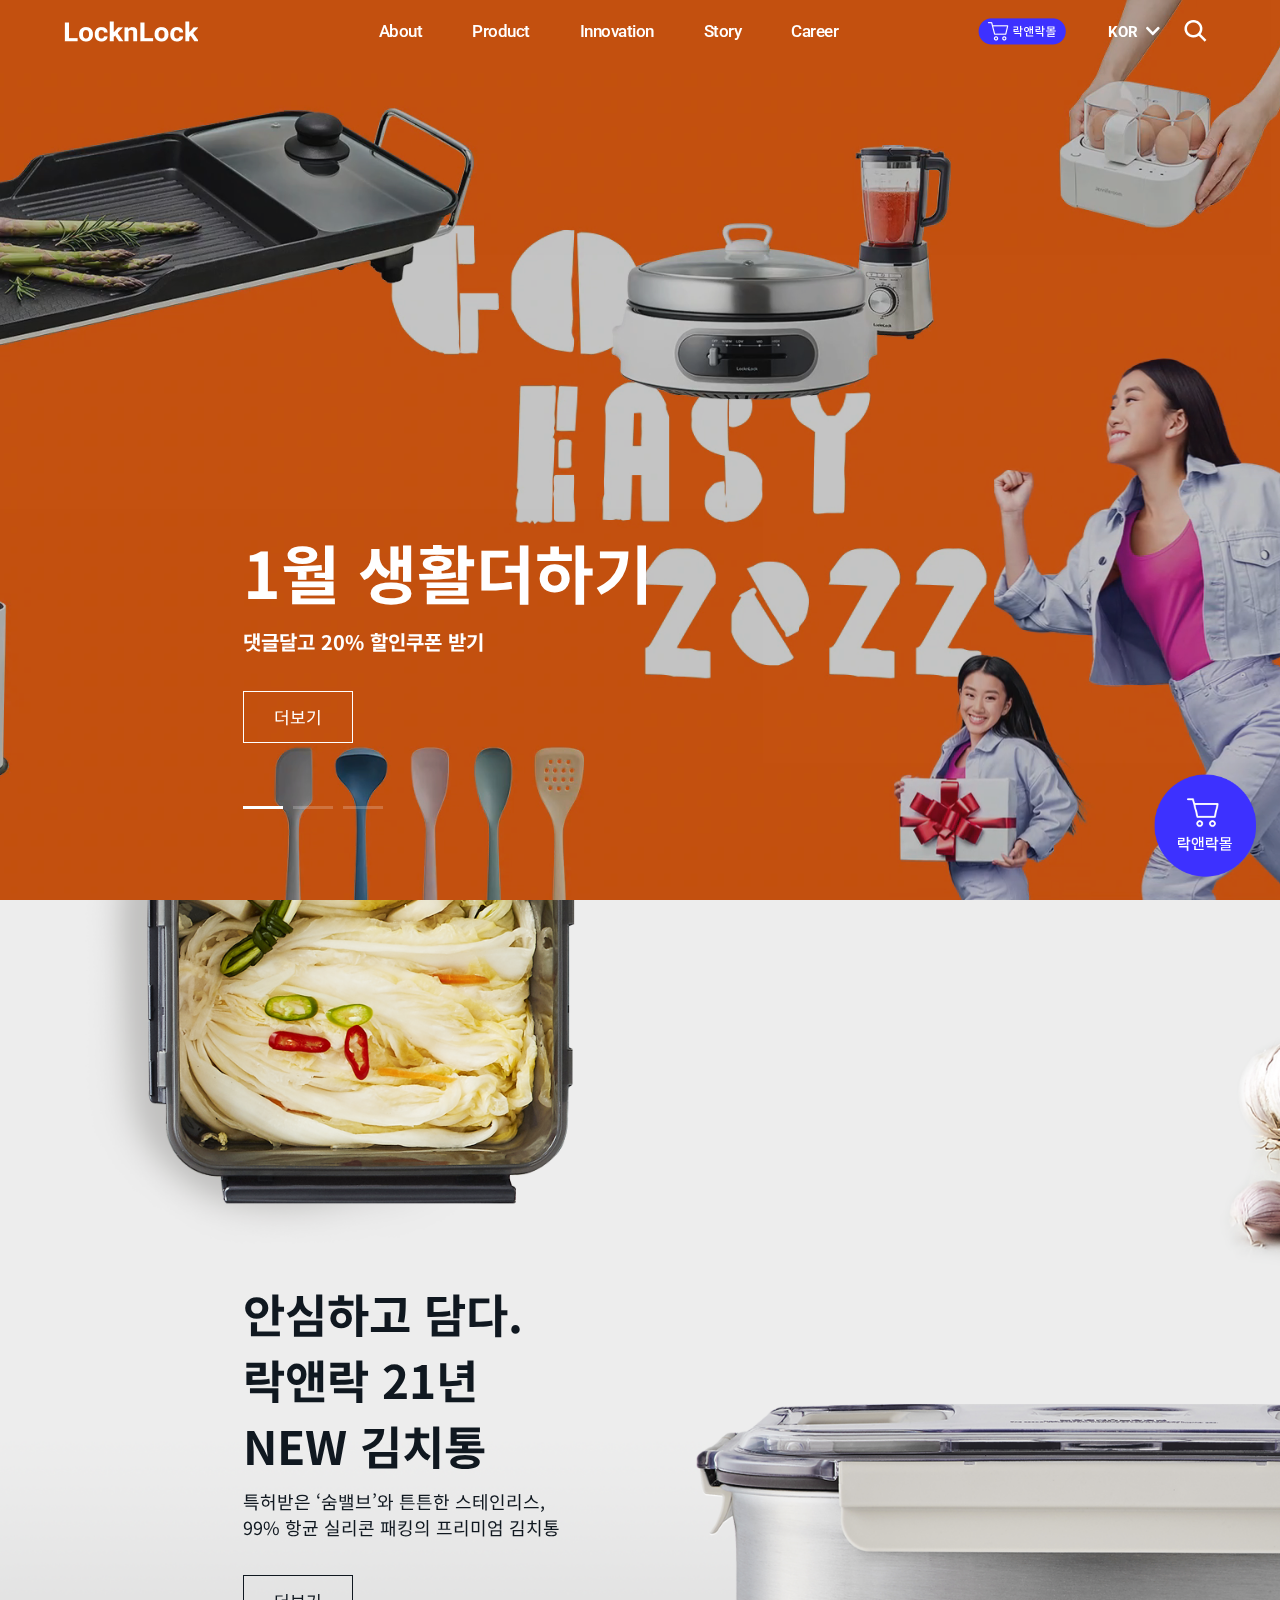
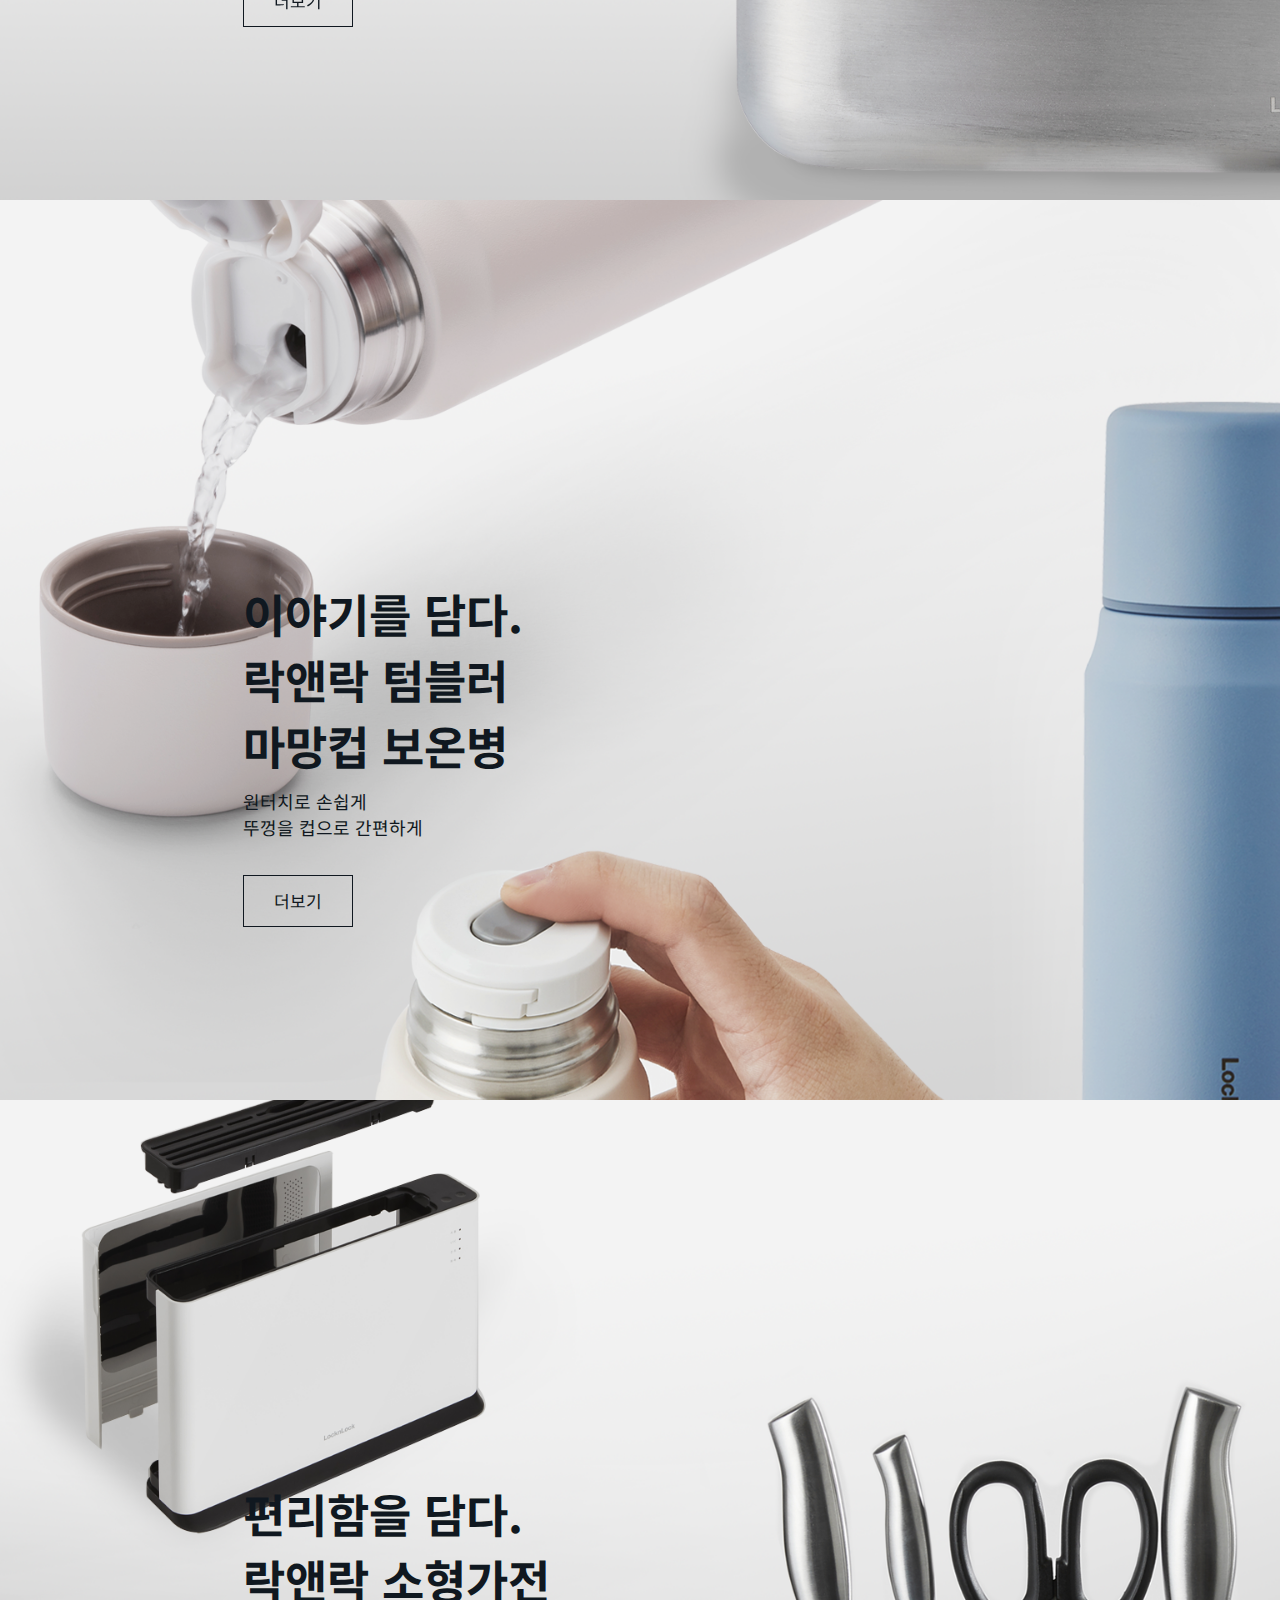
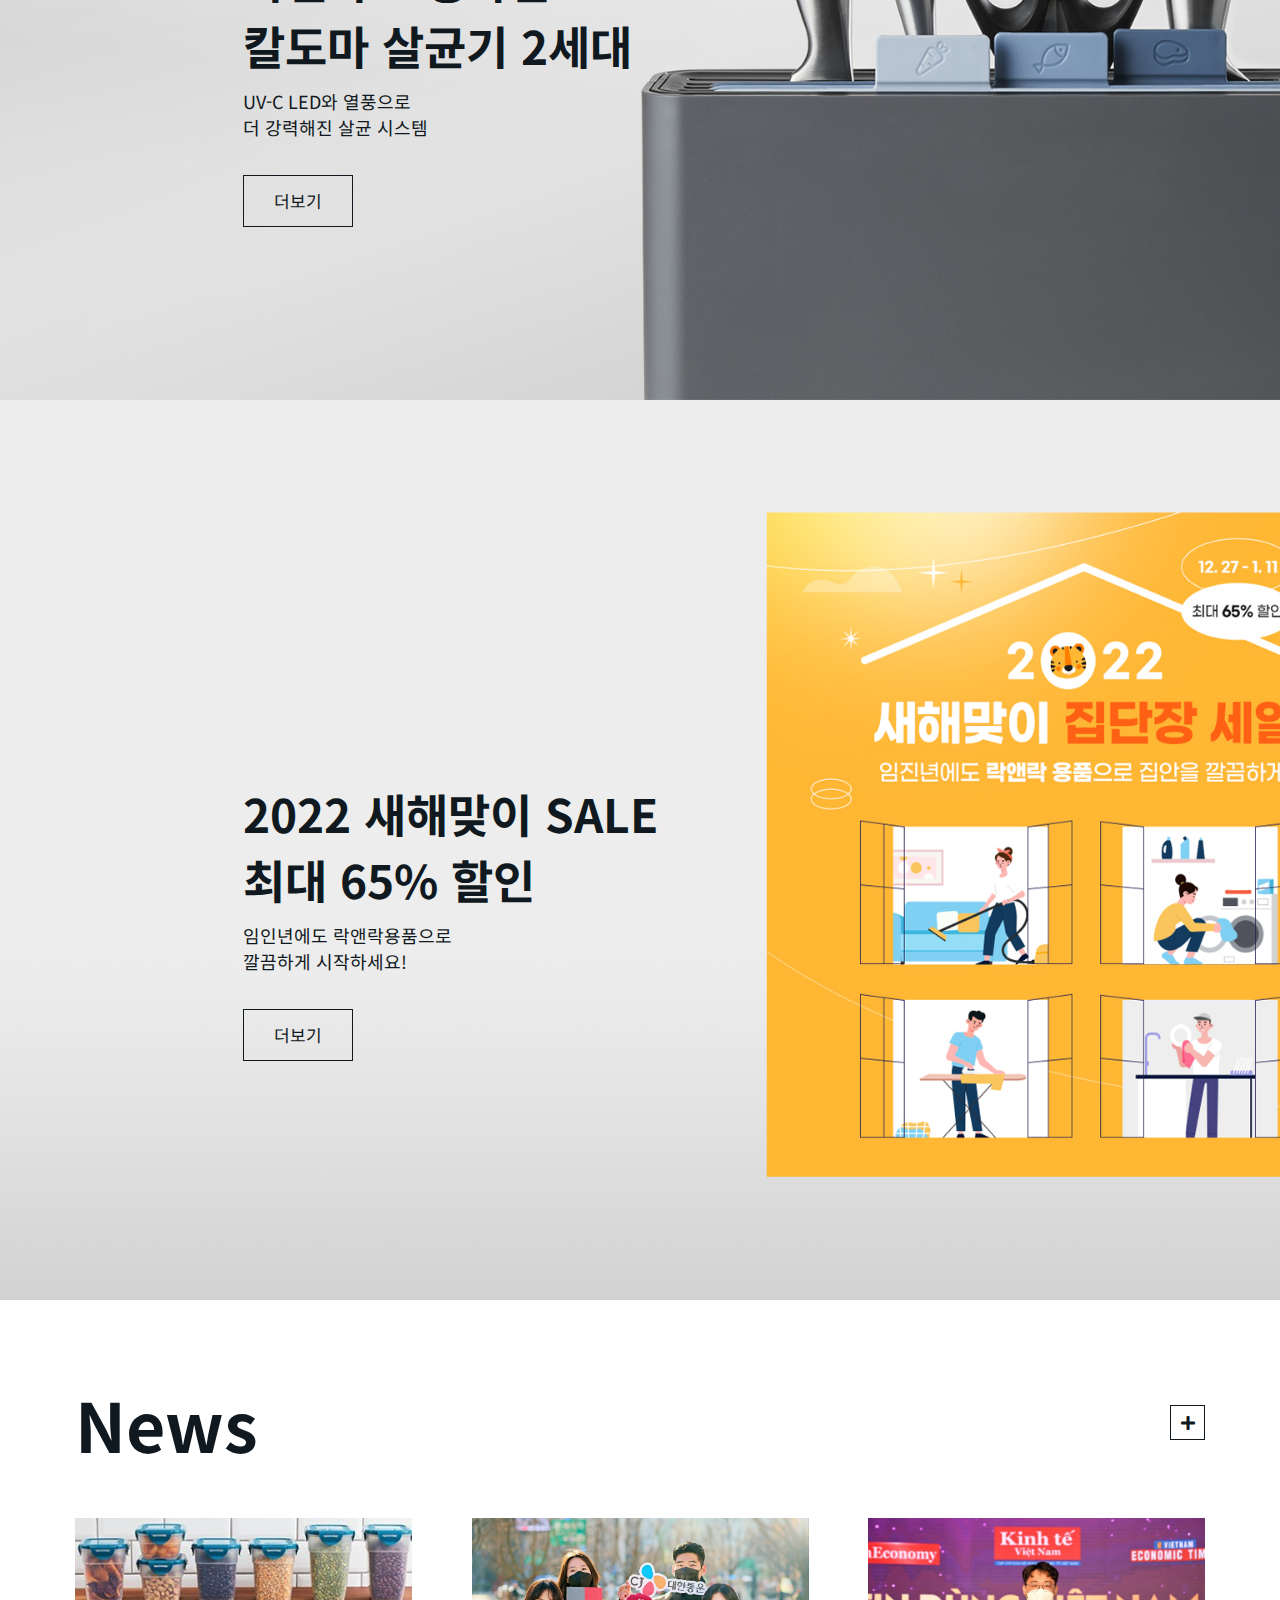
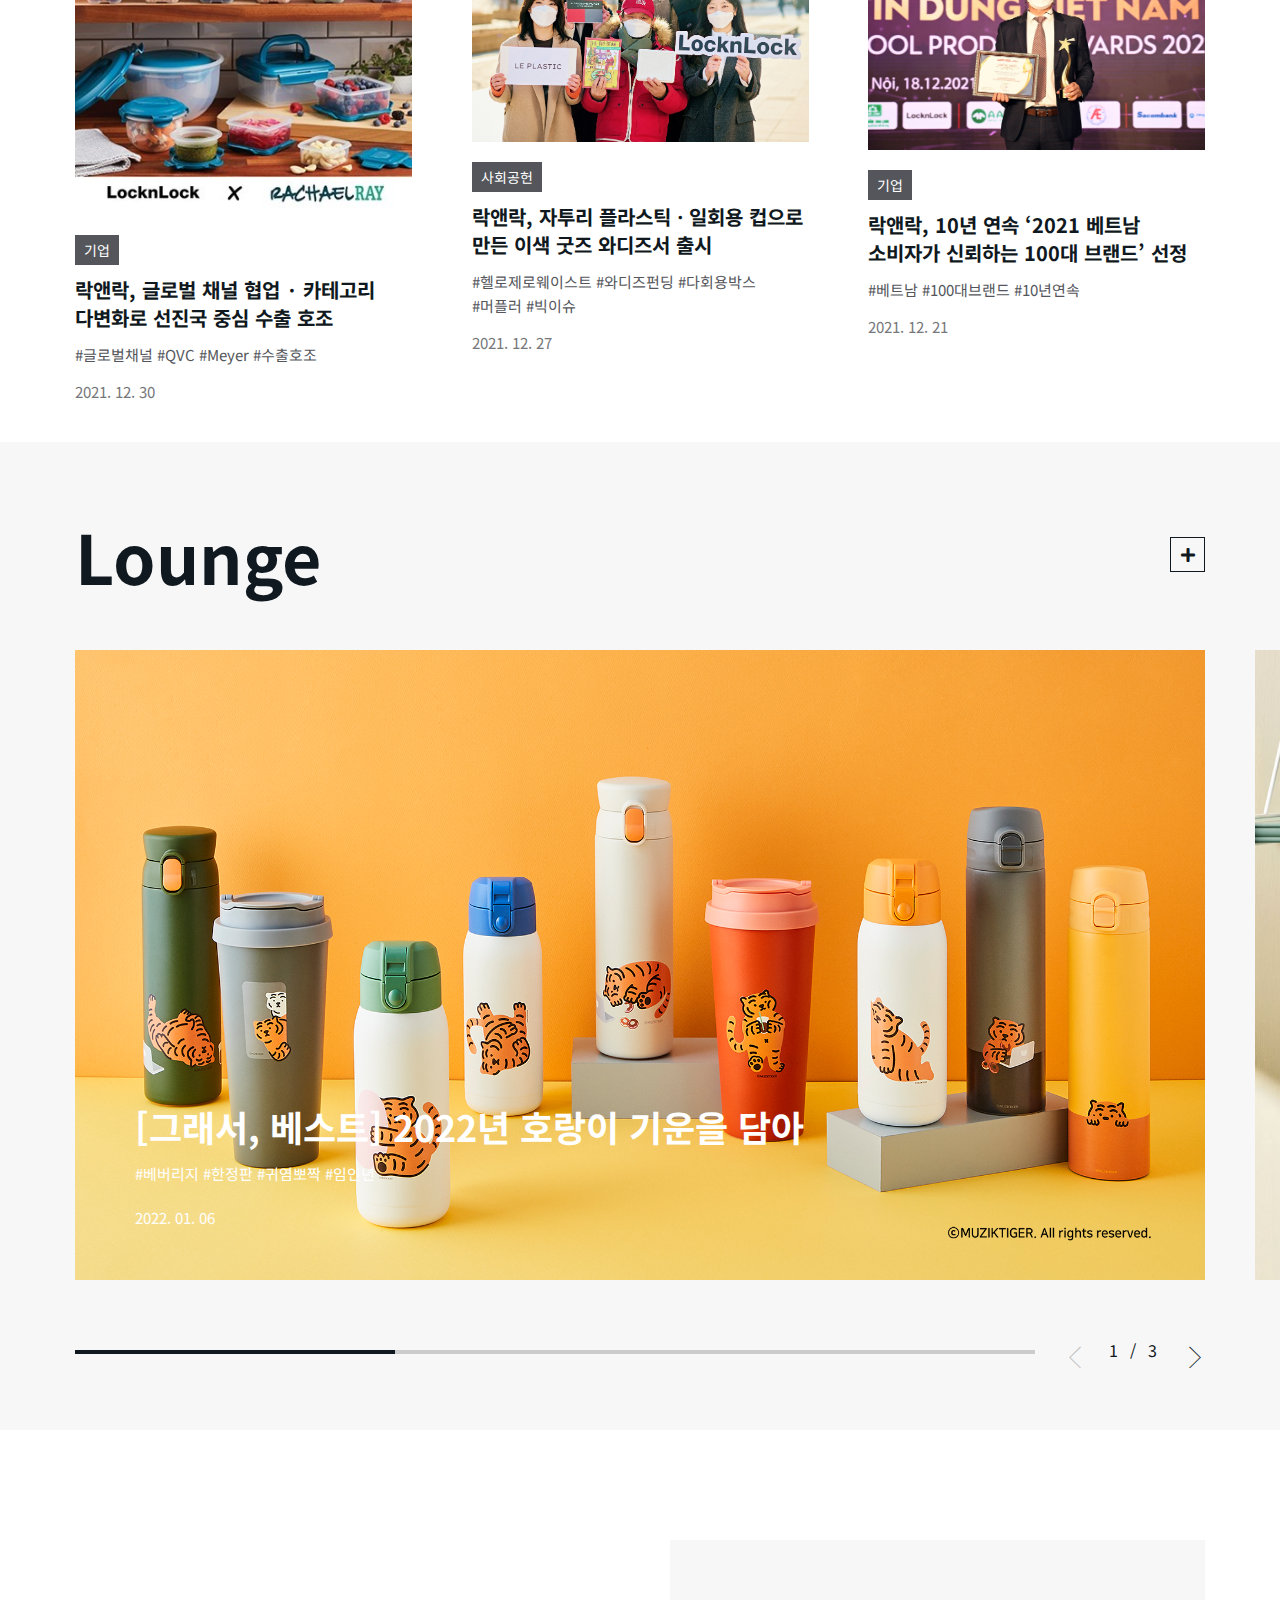
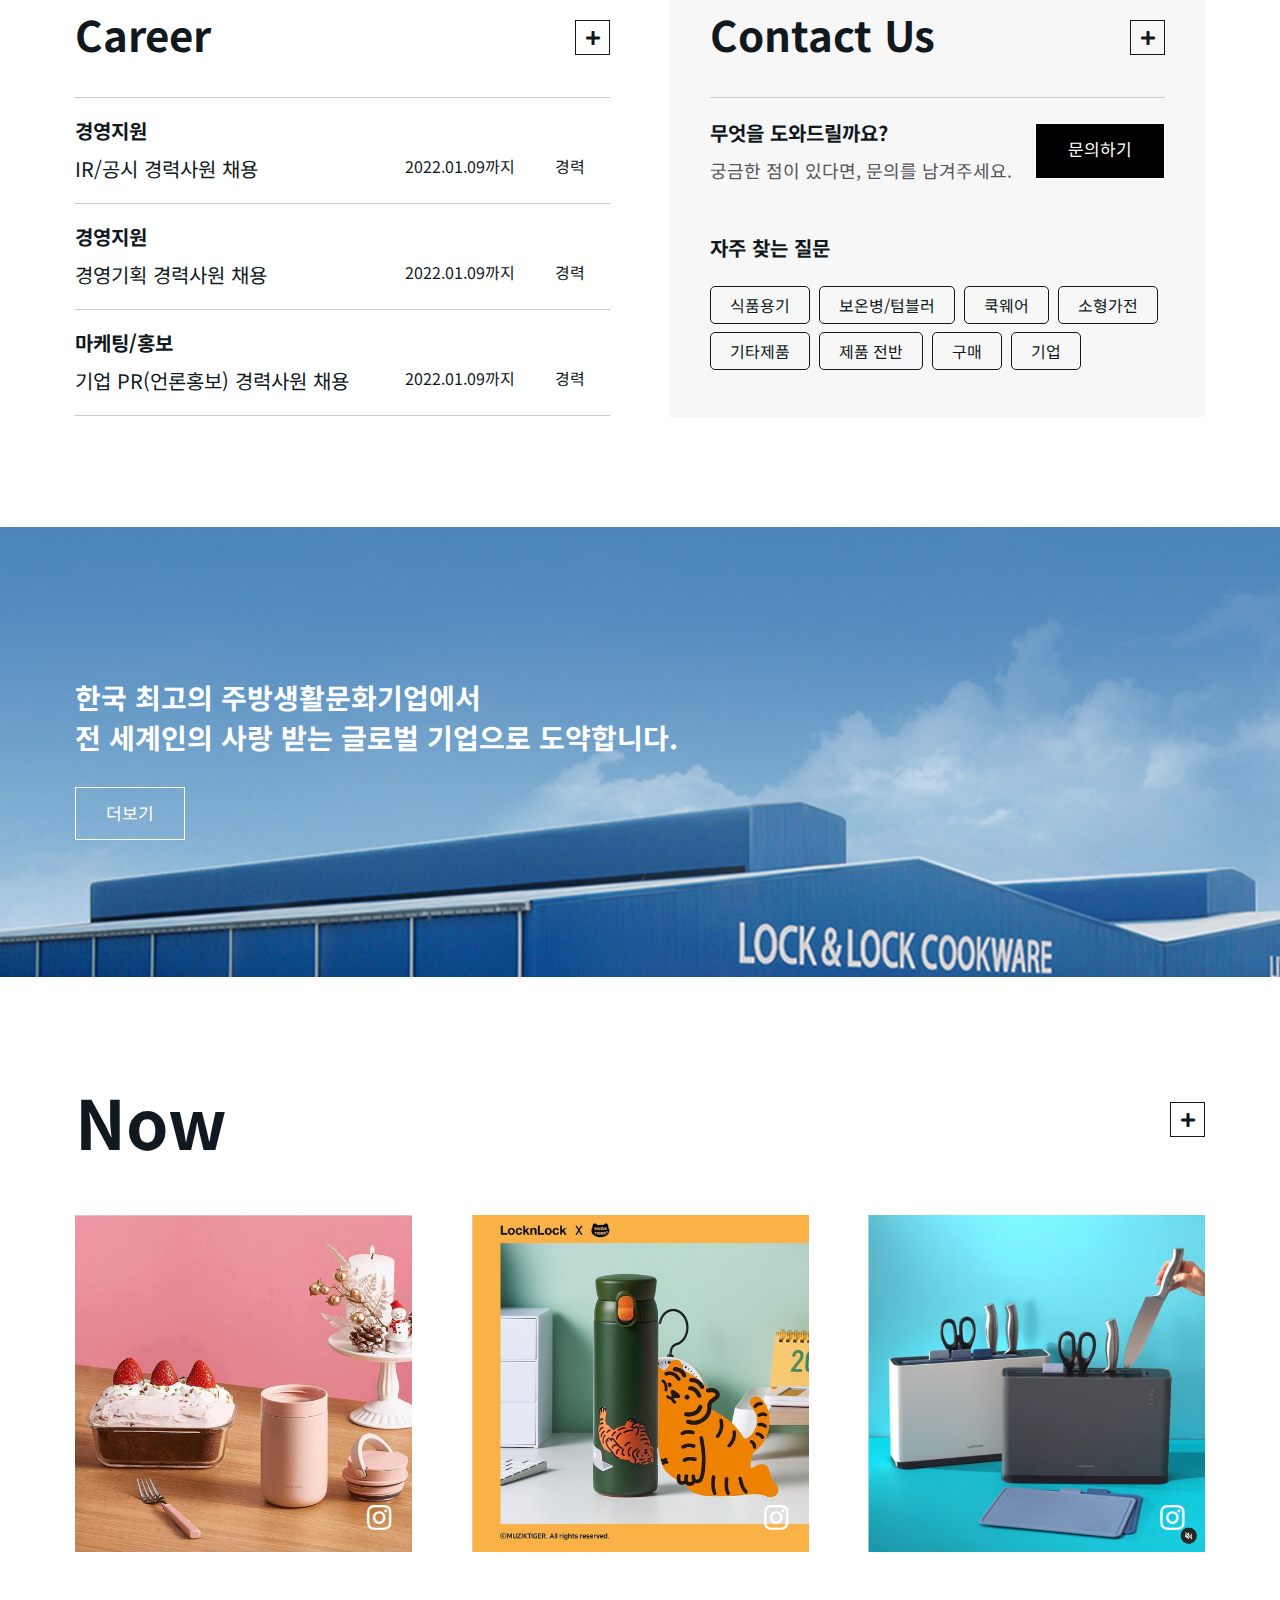
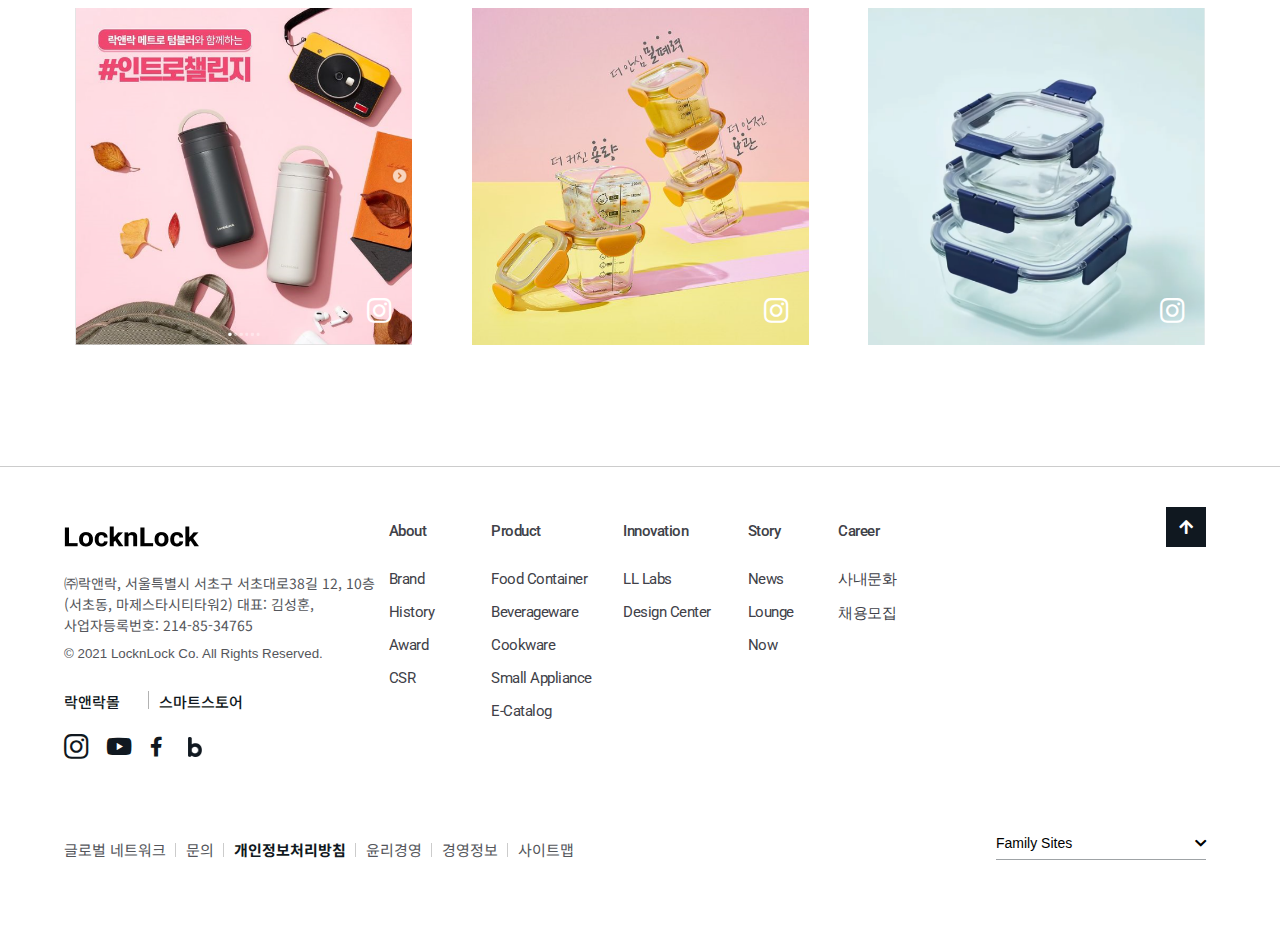
==== index.html @ 244b05df "cloned web page" ====
<!DOCTYPE html>
<html lang="ko">
<head>
  <meta charset="UTF-8">
  <meta http-equiv="X-UA-Compatible" content="IE=edge">
  <meta name="viewport" content="width=device-width, initial-scale=1.0">
  <title>LocknLock | 락앤락과 함께 하는 건강한 주방생활</title>
  <link rel="shorcut icon" href="images/favicon.ico">
  <link rel="stylesheet" href="css/mo_tab_index.css">
  <link rel="stylesheet" href="css/index.css">
  <script src="js/mobile.js"></script>
  <script src="js/scroll.js"></script>
  <script src="js/pcheader.js"></script>
  <script src="js/bannerslide.js"></script>
  <script src="js/footerfamily.js"></script>
  <script src="js/search_pop.js"></script>
  <script src="js/mobileaccordion.js"></script>
</head>
<body class="" >
  <a href="#container" id="skipNavi">본문 바로가기</a>
    <!-- //skipNavigation -->
    <!-- mobile / tablet / PC 공통 header -->
        <header id="header">
          <div id="header_wrap">
            <div id="header_inner" class="">
              <section id="header_menu">
                <h1 class="logo w b"><a href="index.html">LocknLock</a></h1>
                <button type="button" class="pc burger close">
                  <span class="bar1"></span>
                  <span class="bar2"></span>
                  <span class="bar3"></span>
                  <span class="blind">메뉴 열기</span>
                </button>
                <nav class="gnb mgnb">
                  <h2 class="blind">주메뉴</h2>
                  <ul>
                    <li class=""><a href="#" class="menubold link">About<span class="mo"><i class="fas fa-chevron-down"></i></span></a>
                    <div class="">               
                      <ul>
                        <li><a href="#" class="menubold"><span class="linear">Brand</span></a></li>
                        <li><a href="#" class="menubold"><span class="linear">Histroy</span></a></li>
                        <li><a href="#" class="menubold"><span class="linear">Award</span></a></li>
                        <li><a href="#" class="menubold"><span class="linear">CSR</span></a></li>
                      </ul>
                    </div>
                    </li>
                    <li class=""><a href="#" class="menubold link">Product<span class="mo"><i class="fas fa-chevron-down"></i></span></a>
                    <div class="">
                      <ul>
                        <li class=""><a href="#" class="menubold link"><span class="linear">Food Container</span><span class="mo"><i class="fas fa-chevron-down"></i></span></a>
                          <div class="wrap2">
                          <ul>
                          <li><a href="#"><span class="linear">일반식품 보관</span></a></li>
                          <li><a href="#"><span class="linear">밥 보관</span></a></li>
                          <li><a href="#"><span class="linear">김치&middot;발효식품 보관</span></a></li>
                          <li><a href="#"><span class="linear">건식품 분류 보관</span></a></li>
                          <li><a href="#"><span class="linear">도시락</span></a></li>
                          <li><a href="#"><span class="linear">간편하게 조리</span></a></li>
                          </ul>                        
                          </div>
                        </li>
                        <li class=""><a href="#" class="menubold link"><span class="linear">Beverageware</span><span class="mo"><i class="fas fa-chevron-down"></i></span></a>
                          <div class="wrap2">
                          <ul>
                          <li><a href="#"><span class="linear">온-더-고</span></a></li>
                          <li><a href="#"><span class="linear">온-더-테이블</span></a></li>
                          <li><a href="#"><span class="linear">드라이브</span></a></li>
                          <li><a href="#"><span class="linear">아웃도어</span></a></li>
                          <li><a href="#"><span class="linear">비어</span></a></li>
                          <li><a href="#"><span class="linear">키즈</span></a></li>
                          </ul>                        
                          </div>
                        </li>
                        <li class=""><a href="#" class="menubold link"><span class="linear">Cookware</span><span class="mo"><i class="fas fa-chevron-down"></i></span></a>
                          <div class="wrap2">
                          <ul>
                          <li><a href="#"><span class="linear">스페셜 디자인</span></a></li>
                          <li><a href="#"><span class="linear">편리한 사용</span></a></li>
                          </ul>                        
                          </div>
                        </li>
                        <li class=""><a href="#" class="menubold link"><span class="linear">Small Appliance</span><span class="mo"><i class="fas fa-chevron-down"></i></span></a>
                          <div class="wrap2">
                          <ul>
                          <li><a href="#"><span class="linear">주방 생활</span></a></li>
                          <li><a href="#"><span class="linear">케어</span></a></li>
                          </ul>                        
                          </div>
                        </li>
                        <li><a href="#" class="menubold"><span class="linear">E-Catalog</span></a></li>
                      </ul>
                    </div>  
                    </li>
                    <li class=""><a href="#" class="menubold link">Innovation<span class="mo"><i class="fas fa-chevron-down"></i></span></a>
                    <div class="">
                      <ul>
                        <li><a href="#" class="menubold"><span class="linear">LL Labs</span></a></li>
                        <li><a href="#" class="menubold"><span class="linear">Design Center</span></a></li>
                      </ul>
                    </div>  
                    </li>
                    <li class=""><a href="#" class="menubold link">Story<span class="mo"><i class="fas fa-chevron-down"></i></span></a>
                    <div class="">
                      <ul>
                        <li><a href="#" class="menubold"><span class="linear">News</span></a></li>
                        <li><a href="#" class="menubold"><span class="linear">Lounge</span></a></li>
                        <li><a href="#" class="menubold"><span class="linear">Now</span></a></li>
                      </ul>
                    </div>  
                    </li>
                    <li class=""><a href="#" class="menubold link">Career<span class="mo"><i class="fas fa-chevron-down"></i></span></a>
                    <div class="">
                      <ul>
                        <li><a href="#"><span class="linear">사내문화</span></a></li>
                        <li><a href="#"><span class="linear">채용모집</span></a></li>
                      </ul>
                    </div>
                    </li>
                  </ul>
                </nav>
                <section class="topMenu">
                  <h3 class="blind">탑메뉴</h3>
                  <ul>
                    <li class=""><a href="#" target="_blank">락앤락몰</a></li>
                    <li class=""><button type="button" class="langBtn">KOR<span><i class="fas fa-chevron-down"></i></span></button>
                        <div class="lang"><a href="#" class="menubold_w">ENG</a></div>
                    </li>
                    <li class="srch_open"><button type="button" class="srch_on">검색</button></li>
                  </ul>
                </section>
              </section>
            </div>      
          </div>
        </header>
        <section id="srch_box" class="box">
          <h2 class="blind">검색박스</h2>
          <div class="srch_head">
            <h1 class="logo b"><a href="#container"><img src="images/logo_b.png" alt="LocknLock"></a></h1>
            <form action="/" method="post">
              <div class="text_srch">
                <input type="search" class="srch" placeholder="검색어를 입력해주세요">
                <button type="submit">검색</button>
              </div>
            </form>
            <button type="button" class="srch_off">검색창 닫기</button>
          </div>
          <section class="srch_tip">
            <h3>추천 키워드</h3>
            <div class="srch_tips">
              <a href="#" class="tag">#내열유리용기</a>
              <a href="#" class="tag">#텀블러</a>
              <a href="#" class="tag">#메트로</a>
              <a href="#" class="tag">#도시락</a>
              <a href="#" class="tag">#에어프라이어</a>
              <a href="#" class="tag">#비스프리</a>
              <a href="#" class="tag">#전자렌지</a>
              <a href="#" class="tag">#진공쌀통</a>
            </div>
          </section>
        </section>
        <div id="backdrop" class=""></div>
    <!-- //header -->
    <!-- slidebanner -->
      <section id="main_visual">
        <h2 class="blind">메인 홍보영상</h2>
          <section class="slide_wrap" id="slide_wrap">
            <div class="slide active">
              <video class="pc" poster="images/main1.png" src="videos/2201_lifeplus_pc.mp4" muted autoplay loop></video>
              <video class="mo" poster="images/mo_main1.png" src="videos/2201_lifeplus_pc.mp4" muted autoplay loop></video>          
              <div class="path">
                <h3 class="menu_bold">1월 생활더하기</h3>
                <p>댓글달고 20% 할인쿠폰 받기</p>
                <a href="#" class="more most"><span class="more_plus">더보기</span></a>
              </div>
            </div>
            <div class="slide">
              <video class="pc" poster="images/main2.png" src="videos/main-hero-03-shinsekyung_lg.mp4" muted autoplay loop></video>
              <video class="mo" poster="images/mo_main2.png" src="videos/main-hero-03-shinsekyung_lg.mp4" muted autoplay loop></video>
              <div class="path">
                <h3 class="menu_bold">기술이 예쁘다</h3>
                <p>락앤락 쿡웨어, 슈트 IH</p>
                <a href="#" class="more most"><span class="more_plus">더보기</span></a>
              </div>
            </div>
            <div class="slide">
              <video class="pc" poster="images/main3.jpeg" src="videos/main-hero-0-lg.mp4" muted autoplay loop></video>
              <video class="mo" poster="images/mo_main3.jpg" src="videos/main-hero-0-lg.mp4" muted autoplay loop></video>
              <div class="path">
                <h3 class="menu_bold">좋은 것을 담다</h3>
                <p>락앤락이 제안하는 더 나은 생활</p>
              </div>
            </div>    
          </section>
          <div class="slide_roll">
            <ul id="slide_rollin">
              <li><button type="button" class="roll on" id="roll1">1</button></li>
              <li><button type="button" class="roll" id="roll2">2</button></li>
              <li><button type="button" class="roll" id="roll3">3</button></li>
            </ul>
          </div>
      </section>
    <!-- //slidebanner -->
    <!-- main -->
      <main id="container">
        <!-- promotion -->
        <section class="promotion">
          <h2 class="blind">제품광고 및 세일정보</h2>
            <section class="ad1">
              <div class="path">
                <h3>안심하고 담다.<br>
                    락앤락 21년<br>
                    NEW 김치통
                </h3>
                <p>
                  특허받은 ‘숨밸브’와 튼튼한 스테인리스,<br>
                  99% 항균 실리콘 패킹의 프리미엄 김치통
                </p>
                <a href="#" class="more"><span class="more_plus">더보기</span></a>
              </div>
            </section>
            <section class="ad2">
              <div class="path">
                <h3>
                  이야기를 담다.<br>
                  락앤락 텀블러<br>
                  마망컵 보온병
                </h3>
                <p>
                  원터치로 손쉽게<br>
                  뚜껑을 컵으로 간편하게
                </p>
                <a href="#" class="more"><span class="more_plus">더보기</span></a>
              </div>          
            </section>
            <section class="ad3">
              <div class="path">
                <h3>
                  편리함을 담다.<br>
                  락앤락 소형가전<br>
                  칼도마 살균기 2세대
                </h3>
                <p>
                  UV-C LED와 열풍으로<br>
                  더 강력해진 살균 시스템
                </p>
                <a href="#" class="more"><span class="more_plus">더보기</span></a>
              </div>          
            </section>
            <section class="ad4">
              <div class="path">
                <h3 class="poromo_path">
                  2022 새해맞이 SALE<br>
                  최대 65% 할인
                </h3>
                <p>
                  임인년에도 락앤락용품으로<br>
                  깔끔하게 시작하세요!
                </p>
                <a href="#" class="more"><span class="more_plus">더보기</span></a>
              </div>            
            </section>
        </section>
        <!-- //promotion -->
        <!-- content1 -->
        <section class="content1">
          <h2 class="blind">소식</h2>
          <section class="content1_wrap">
          <h2>News<a href="#" class="plus"><i class="fas fa-plus"></i><span>더보기</span></a></h2>        
            <article class="news1">
              <a href="#">
                <div class="zoom">
                  <img src="images/news_bg1.jpg" alt="락앤락통 모음">  
                </div>
                <div class="box">
                  <span>기업</span>
                  <h3><span>락앤락, 글로벌 채널 협업 &middot; 카테고리 다변화로 선진국 중심 수출 호조</span></h3>
                  <span>#글로벌채널&nbsp;#QVC&nbsp;#Meyer&nbsp;#수출호조</span>
                  <span>2021. 12. 30</span>
                </div>
              </a>
          </article>
          <article class="news2">
              <a href="#">
                <div class="zoom">
                  <img src="images/news_bg2.jpg" alt="다섯 명 각각의 손에 들린 이색 굿즈">
                </div>
                <div class="box">
                  <span>사회공헌</span>
                  <h3><span>락앤락, 자투리 플라스틱ㆍ일회용 컵으로 만든 이색 굿즈 와디즈서 출시</span></h3>
                  <span>#헬로제로웨이스트&nbsp;#와디즈펀딩&nbsp;#다회용박스<br>#머플러&nbsp;#빅이슈</span>
                  <span>2021. 12. 27</span>
                </div>
              </a>
          </article>
          <article class="news3">
              <a href="#">
                <div class="zoom">
                  <img src="images/news_bg3.jpg" alt="트로피 들고 있는 락앤락 대표">
                </div>
                <div class="box">
                  <span>기업</span>
                  <h3><span>락앤락, 10년 연속 ‘2021 베트남 소비자가 신뢰하는 100대 브랜드’ 선정</span></h3>
                  <span>#베트남&nbsp;#100대브랜드&nbsp;#10년연속</span>
                  <span>2021. 12. 21</span>
                </div>
              </a>
          </article>
          </section>
        </section>
        <!-- // content1 -->
        <!-- content2 -->
        <section class="content2">
          <h2>Lounge<a href="#" class="plus"><i class="fas fa-plus"></i><span>더보기</span></a></h2>
          <section class="content2_wrap">
            <h2 class="blind">about Lounge</h2>
            <section class="pc slideList">
              <h3 class="blind">Lounge news</h3>
              <article class="slide2">
                <div>
                  <img src="images/lounge_bg1.png" alt="호랑이 보온병 4개 호랑이 텀블러 2개">
                </div>
                <a href="#">
                <h3><span>[그래서, 베스트] 2022년 호랑이 기운을 담아</span></h3>
                <span>#베버리지&nbsp;#한정판&nbsp;#귀염뽀짝&nbsp;#임인년</span>
                <span>2022. 01. 06</span>
                </a>
              </article>
              <article class="slide2">
                <div>
                  <img src="images/lounge_bg2.jpg" alt="락앤락 정리용품"> 
                </div>
                <a href="#">
                  <h3><span>미리미리 새해맞이 정리! '락앤락몰에서 절찬 할인 중'</span></h3>
                  <span>#수납&nbsp;#청소&nbsp;#살균&nbsp;#락앤락몰</span>
                  <span>2021. 12.27</span>
                </a>          
              </article>
              <article class="slide2">
                <div>
                  <img src="images/lounge_bg3.jpg" alt="민트색 한손냄비 락앤락용기 흰색 보온컵">
                </div>
                <a href="#">
                  <h3><span>[그래서, 베스트] 2021 락앤락 베스트 3</span></h3>
                  <span>#쿡웨어&nbsp;#밀폐용기&nbsp;#베버리지&nbsp;#2021년&nbsp;#베스트</span>
                  <span>2021. 12.27</span>
                </a>
              </article>
            </section>
            <div class="slide2_ctrl">
              <div class="bar_ani">
                <div class="bar">슬라이드 진행</div>
              </div>
              <div class="btn">
                <button type="button" class="prev2 disable"><span>이전</span><i class="icofont-thin-left"></i></button>
                <div class="slide_num">
                  <span class="slide_num1 current">1</span>
                  <span class="slash">/</span>
                  <span class="slide_num">3</span>
                </div>
                <button type="button" class="next2 disable"><span>다음</span><i class="icofont-thin-right"></i></button>
              </div>
            </div>   
          </section>
        </section>
        <!-- //content2 -->
        <!-- //content3 -->
        <section class="content3">
            <h2 class="blind">채용 및 문의</h2>      
          <div class="content3_wrap">
            <section class="career">
              <h2>Career<a href="#" class="plus"><i class="fas fa-plus"></i><span>더보기</span></a></h2>
              <ul>
                <li>
                  <a href="#"><span><b>경영지원</b></span>
                    <h3>IR/공시 경력사원 채용</h3>
                    <span>2022.01.09까지</span><span>경력</span>
                  </a>
                </li>
                <li>
                  <a href="#"><span><b>경영지원</b></span>
                    <h3>경영기획 경력사원 채용</h3>
                    <span>2022.01.09까지</span><span>경력</span>
                  </a>
                </li>
                <li>
                  <a href="#"><span><b>마케팅/홍보</b></span>
                    <h3>기업 PR(언론홍보) 경력사원 채용</h3>
                    <span>2022.01.09까지</span><span>경력</span>
                  </a>
                </li>
              </ul>
            </section>
            <section class="contact">
              <h2>Contact Us<a href="#" class="plus"><i class="fas fa-plus"></i><span>더보기</span></a></h2>
              <div class="qna">
                <h3>무엇을 도와드릴까요?</h3>
                <p>궁금한 점이 있다면, 문의를 남겨주세요.</p>
                <a href="sub1.html" class="more most"><span class="more_plus">문의하기</span></a>
              </div>
              <div class="qna_tip">
                <h3>자주 찾는 질문</h3>
                <ul>
                  <li><a href="#">식품용기</a></li>
                  <li><a href="#">보온병/텀블러</a></li>
                  <li><a href="#">쿡웨어</a></li>
                  <li><a href="#">소형가전</a></li>
                  <li><a href="#">기타제품</a></li>
                  <li><a href="#">제품 전반</a></li>
                  <li><a href="#">구매</a></li>
                  <li><a href="#">기업</a></li>        
                </ul>
              </div>
            </section>      
          </div>
        </section>
        <!-- //content3 -->
        <!-- banner -->
        <section class="co_banner">
          <div class="co_banner_wrap">
            <div class="co_banner_inner">
              <h2>
                한국 최고의 주방생활문화기업에서 <br>
                전 세계인의 사랑 받는 글로벌 기업으로 도약합니다.
              </h2>
              <a href="#" class="more most"><span class="more_plus">더보기</span></a>
            </div>
          </div>
        </section>
        <!-- //banner -->
        <!-- content4 -->
        <section class="content4">
          <h2>Now<a href="#" class="plus"><i class="fas fa-plus"></i><span>더보기</span></a></h2>
          <div class="now_inner">
            <ul>
              <li>
                <a href="#">
                  <div class="insta">
                  <img src="images/now_bg1.png" alt="딸기케이크,보온병,핑크장식">
                  <i class="fab fa-instagram fa-2x"></i>
                  <span>인스타그램 바로가기</span>
                  </div>
                </a>
              </li>
              <li>
                <a href="#">
                  <div class="insta">
                  <img src="images/now_bg2.png" alt="진초록 호랑이보온병">
                  <i class="fab fa-instagram fa-2x"></i>
                  <span>인스타그램 바로가기</span>
                </div>  
                </a>
              </li>
              <li>
                <a href="#">
                  <div class="insta">  
                  <img src="images/now_bg3.png" alt="가위, 칼 살균기">
                  <i class="fab fa-instagram fa-2x"></i>
                  <span>인스타그램 바로가기</span>
                  </div>
                </a>
              </li>
              <li>
                <a href="#">
                  <div class="insta">
                  <img src="images/now_bg4.png" alt="락앤락 메트로 텀블러와 함께하는 인트로챌린지 태그">
                  <i class="fab fa-instagram fa-2x"></i>
                  <span>인스타그램 바로가기</span>
                  </div>
                </a>
              </li>
              <li>
                <a href="#">
                  <div class="insta">
                  <img src="images/now_bg5.png" alt="더 커진 용량 더 안심 밀폐력 더 안전 보관 유아 이유식통">
                  <i class="fab fa-instagram fa-2x"></i>
                  <span>인스타그램 바로가기</span>
                  </div>
                </a>
              </li>
              <li>
                <a href="#">
                  <div class="insta">
                  <img src="images/now_bg6.png" alt="락앤락 글라스반찬통 3개">
                  <div class="fab fa-xs"><i class="fab fa-instagram fa-3x"></i></div>
                  <span>인스타그램 바로가기</span>
                  </div>
                </a>
              </li>
            </ul> 
          </div>     
        </section>
        <!-- content4 -->
      </main>
    <!-- //main -->
    <!-- footer -->
      <footer id="foot_wrap">
        <section class="foot_inner">
          <h2 class="blind">about Site</h2>
          <div class="foot_logo"><a href="#wrap"><img src="images/logo_b.png" alt="LocknLock"></a></div>
          <a href="#header" title="위로 가기"><i class="fas fa-arrow-up"></i></a>        
          <!-- sitemap -->
          <section class="foot_sitemap">
            <h2 class="blind">사이트맵</h2>
            <ul>
              <li class=""><a href="#" class="menubold link"><span class="linear">About</span><span class="mo"><i class="fas fa-chevron-down"></i></span></a>
                <div class="foot_ul1">
                  <ul>
                    <li><a href="#"><span class="linear">Brand</span></a></li>
                    <li><a href="#"><span class="linear">History</span></a></li>
                    <li><a href="#"><span class="linear">Award</span></a></li>
                    <li><a href="#"><span class="linear">CSR</span></a></li>
                  </ul>
                </div>
              </li>
              <li class=""><a href="#" class="menubold link"><span class="linear">Product</span><span class="mo"><i class="fas fa-chevron-down"></i></span></a>
                <div class="foot_ul2">
                  <ul>
                    <li><a href="#"><span class="linear">Food Container</span></a></li>
                    <li><a href="#"><span class="linear">Beverageware</span></a></li>
                    <li><a href="#"><span class="linear">Cookware</span></a></li>
                    <li><a href="#"><span class="linear">Small Appliance</span></a></li>
                    <li><a href="#"><span class="linear">E-Catalog</span></a></li>
                  </ul>
                </div>
              </li>
              <li class=""><a href="#" class="menubold link"><span class="linear">Innovation</span><span class="mo"><i class="fas fa-chevron-down"></i></span></a>
                <div class="foot_ul3">
                  <ul>
                    <li><a href="#"><span class="linear">LL Labs</span></a></li>
                    <li><a href="#"><span class="linear">Design Center</span></a></li>
                  </ul>
                </div>
              </li>
              <li class=""><a href="#" class="menubold link"><span class="linear">Story</span><span class="mo"><i class="fas fa-chevron-down"></i></span></a>
                <div class="foot_ul4">
                  <ul>
                    <li><a href="#"><span class="linear">News</span></a></li>
                    <li><a href="#"><span class="linear">Lounge</span></a></li>
                    <li><a href="#"><span class="linear">Now</span></a></li>
                  </ul>
                </div>
              </li>
              <li class=""><a href="#" class="menubold link"><span class="linear">Career</span><span class="mo"><i class="fas fa-chevron-down"></i></span></a>
                <div class="foot_ul5">
                  <ul>
                    <li class="mo pc"><a href="#"><span class="linear">사내문화</span></a></li>
                    <li class="mo pc"><a href="#"><span class="linear">채용모집</span></a></li>
                  </ul>
                </div>
              </li>
            </ul>
          </section>
          <!-- //sitemap -->
          <!-- store -->
          <section class="foot_store">
            <h2 class="blind">링크</h2>
            <ul class="foot_link">
              <li><a href="#" class="menubold"><span class="linear">락앤락몰</span></a></li>
              <li><a href="#" class="menubold"><span class="linear">스마트스토어</span></a></li>          
            </ul>
            <ul class="foot_sns">
              <li><a href="#" target="_blank"><i class="fab fa-instagram fa-2x"></i><span>Instagram</span></a></li>
              <li><a href="#" target="_blank"><i class="fab fa-youtube fa-2x"></i><span>Youtube</span></a></li>
              <li><a href="#" target="_blank"><i class="fab fa-facebook-f fa-2x"></i><span>facebook</span></a></li>
              <li><a href="#" target="_blank"><span>naver blog</span></a></li>
            </ul>
          </section>
          <section class="foot_company">
            <h2 class="blind">사내링크</h2>
            <ul>
              <li><a href="#"><span class="linear">글로벌 네트워크</span></a></li>
              <li><a href="sub1.html"><span class="linear">문의</span></a></li>
              <li><a href="#"><span class="linear">개인정보처리방침</span></a></li>
              <li><a href="#"><span class="linear">윤리경영</span></a></li>
              <li><a href="sub2.html"><span class="linear">경영정보</span></a></li>
              <li><a href="#"><span class="linear">사이트맵</span></a></li>
            </ul>
          </section>
          <!-- //store -->
          <!-- family -->
          <section id="foot_family" class="foot_fam">
            <h2 class="blind">패밀리사이트</h2>
            <button type="button" class="mob pc"><span class="fam">Family Sites</span><span class="mo"><i class="fas fa-chevron-down"></i></span></button>
            <div class="mo pc">
              <ul>
                <li><a href="#"><span class="linear">락앤락몰</span></a></li>
                <li><a href="#"><span class="linear">엘엘랩스</span></a></li>
                <li><a href="#"><span class="linear">락앤락 스마트스토어</span></a></li>
                <li><a href="#"><span class="linear">락앤락 Instagram</span></a></li>
                <li><a href="#"><span class="linear">락앤락 YouTube</span></a></li>
                <li><a href="#"><span class="linear">락앤락 Facebook</span></a></li>
                <li><a href="#"><span class="linear">락앤락 공식블로그</span></a></li>
              </ul>
            </div>
          </section>
          <!-- //family -->
          <!-- address -->
          <section class="foot_address ">
            <h2 class="blind">회사 주소</h2>
            <button type="button" class="mob"><span class="co">&copy; 2021 LocknLock Co. All Rights Reserved.</span><span class="mo"><i class="fas fa-chevron-down"></i></span></button>
            <div class="mo">
              <address>
                ㈜락앤락, 서울특별시 서초구 서초대로38길 12, 10층<br>
                (서초동, 마제스타시티타워2) 대표: 김성훈,<br>
                사업자등록번호: 214-85-34765            
              </address>
            </div>
          </section>
          <!-- //address -->
        </section>
      </footer>
    <!-- //footer -->
      <a href="#" target="_blank" id="quick" class="gotomall">락앤락몰 바로가기배너</a>
</body>
</html>
---- css/mo_tab_index.css ----
@import url(reset.css);

/* index.css */
@import url('https://fonts.googleapis.com/css2?family=Noto+Sans+KR:wght@100;300;400;500;700;900&display=swap');
@import url('https://fonts.googleapis.com/css2?family=Roboto:wght@300;400;500;700;900&display=swap');
@import url(../fontawesome-free-5.15.4-web/css/all.css);
@import url(../icofont/icofont.css);
@import url(../icofont/icofont.min.css);




/* mobile, tablet, pc all common */
.menubold { font-weight: 500; } 
a, a:hover { text-decoration: none; box-sizing: border-box; }


/* mobile ~ tablet common header setting */
@media screen and ( max-width: 968px ) {


html,
body { height: auto; position: relative; overflow-x: hidden; width: 100vw; max-width: 100%; overflow-y: auto; }
  

a span.linear { display: inline-block; background-image: linear-gradient(transparent 93%, #101820 1px); background-repeat: no-repeat; background-size: 0% 100%; -webkit-transition: background-size 0.3s ease-in-out 0s; -o-transition: background-size 0.3s ease-in-out 0s; -moz-transition: background-size 0.3s ease-in-out 0s; transition: background-size 0.3s ease-in-out 0s; }
a:focus span.linear,
a:hover span.linear { background-size: 100% 100%; } 
section.foot_sitemap a.menubold span.linear { background: none; } 

/* in search box common */
.srch_tip { display: flexbox; flex-direction: row; flex-wrap: nowrap; justify-content: center; margin: 30px auto 0; box-sizing: content-box; } 
.srch_tip>h3 { display: flex; color: #76777B; font-weight: 500; width: 100%; margin-bottom: 10px; } 
.srch_tip>div.srch_tips { display: flexbox; flex-direction: row; flex-wrap: wrap; width: 100%; } 
.srch_tip>div.srch_tips>a { display: inline-block; text-decoration: none; font-size: 16px; border: 1px solid #ccc; border-radius: 3px; background-color: #f7f7f7; padding: 4px 10px; color: #76777b; margin: 10px 4px 0 0; font-weight: 400; transition: all 0.2s ease-in-out; } 
.srch_tip>div.srch_tips>a:hover { background-color: transparent; color: #0071E3; border-color: #0071E3; } 


/* 더보기 all-in common */
a.more { position: relative; box-sizing: border-box; display: inline-block; overflow: visible; padding: 15px 30px; border: 1px solid #101820; background-color: transparent; color: #101820; font-size: 17px; text-align: center; text-decoration: none; letter-spacing: 0; vertical-align: middle; line-height: 1.2; -webkit-transition: color 0.3s cubic-bezier(0.25, 0.45, 0.5, 1); -o-transition: color 0.3s cubic-bezier(0.25, 0.45, 0.5, 1); -moz-transition: color 0.3s cubic-bezier(0.25, 0.45, 0.5, 1); transition: color 0.3s cubic-bezier(0.25, 0.45, 0.5, 1); } 
a.more::before { content: ''; position: absolute; top: -2px; right: -2px; bottom: -2px; left: -2px; background-color: #0071E3; transform: scale(0, 1); transform-origin: right center; -webkit-transition: transform 0.3s cubic-bezier(0.25, 0.45, 0.5, 1); -o-transition: transform 0.3s cubic-bezier(0.25, 0.45, 0.5, 1); -moz-transition: transform 0.3s cubic-bezier(0.25, 0.45, 0.5, 1); transition: transform 0.3s cubic-bezier(0.25, 0.45, 0.5, 1); } 
a.most { border-color: #fff; color: #fff; } 
a.more:hover, 
a.more:focus { text-decoration: none; color: #fff; } 
a.more:hover::before,
a.more:focus::before { transform: scale(1, 1); transform-origin: left center; } 
a.more span.more_plus { position: relative; z-index: 1; display: inline-block; pointer-events: none; } 


/* plus 버튼 all-in common */
a.plus>span { display: inline-block; text-indent: -9999px; overflow: hidden; } 
a.plus { display: block; border: 1px solid #101820; width: 35px; height: 35px; background-color: transparent; -webkit-transition: transform 0.3s ease-in-out; -moz-transition: transform 0.3s ease-in-out; -o-transition: transform 0.3s ease-in-out; transition: transform 0.3s ease-in-out; } 
a.plus>i { display: block; text-align: center; line-height: 35px; color: #101820; font-size: 16px; transform: rotate(0deg); -webkit-transition: transform 0.3s ease-in-out; -moz-transition: transform 0.3s ease-in-out; -o-transition: transform 0.3s ease-in-out; transition: transform 0.3s ease-in-out; } 
a.plus:hover { background: #101820; } 
a.plus:hover>i { transform: rotate(90deg); color: #fff; } 

.foot_inner>a { position: absolute; right: 10px; top: -15px; display: block; width: 40px; height: 40px; 
  background: #101820; color: #fff; -webkit-transition: background-color 0.3s ease-in-out; 
  -o-transition: background-color 0.3s ease-in-out; -moz-transition: background-color 0.3s ease-in-out; 
  transition: background-color 0.3s ease-in-out; }
.foot_inner>a>i { padding: 12px 13px; }
.foot_inner>a>span { display: block; text-indent: -9999px; overflow: hidden; }
.foot_inner>a:hover { background: #0071E3; }

/* gotomall */ 
a.gotomall { display: block; position: absolute; right: 20px; bottom: 16px; width: 110px; height: 110px; text-indent: -9999px; overflow: hidden; background-image: url(../images/homepage_banner3.png); background-size: 110px; } 


/* 락앤락몰 버튼 없음 */
section.topMenu li:first-child>a { display: none; }
/* video */
video.mo { display: none; } 

/* Lounge slide pc버전 */
div.slide2_ctrl { display: none; } 


body.mo { position: fixed; overflow: hidden; } 

#header { z-index: 3; position: absolute; width: 100%; height: 64px; max-width: 960px; background-color: transparent; margin: 0 auto;} 
#header_wrap { width: 100%; height: 64px; max-width: 960px; background-color: transparent; margin: 0 auto;} 
#header_inner { position: relative; width: 100vw; height: 64px; max-width: 960px; margin: 0 auto;} 
#header_menu { display: flex; flex-wrap: nowrap; flex-direction: row; width: 100vw; height: 60px; position: relative; margin: 0 auto; } 
#header_menu.mo { width: 50vw; height: 100vh; margin-left: 0; } 
#main_visual { width: 100%; height: 100vh; margin: 0 auto; overflow-x: hidden; position: relative; } 
#container { width: 100%; margin: 0 auto; display: flex; flex-direction: column; } 
.promotion { width: 100%; height: 400vh; margin: 0 auto; } 
.content1 { width: 100%; margin: 0 auto; padding-top: 80px; } 
.content2 { width: 100%; margin: 0 auto; background-color: #f7f7f7; padding: 75px 0; } 
.content3 { width: 100%; margin: 0 auto; } 
.co_banner { width: 100%; height: 450px; margin: 0 auto; background: url(../images/banner-lg.jpg) no-repeat center center; } 
.content4 { width: 100%; margin: 0 auto; padding: 75px 0; } 
#foot_wrap { width: 100%; margin: 0 auto; border-top: 1px solid #ccc; padding-top: 40px; } 
.foot_inner { width: 90vw; margin: 0 auto; position: relative; } 


/* logo w */
h1.logo.w { z-index: 3; display: flex; width: 95vw; height: 60px; margin-left: 5%; } 
h1.logo.w>a { display: block; width: 120px; height: 18px; margin-top: 20px; text-indent: -9999px; overflow: hidden; background: url(../images/logo_w.png) no-repeat 3.5% 54%; background-size: 120px 18px; } 

/* logo b */
#header_menu.mo h1.logo.b { z-index: 6; width: 50vw; height: 59px; margin: 0;  background: #fff; border-bottom: 1px solid #ccc; } 
#header_menu.mo h1.logo.b>a { margin-left: 10%; display: block; background: url(../images/logo_b.png) no-repeat 3.5% 54%; background-size: 120px 18px; } 

/* open */
button.burger { z-index: 3; position: absolute; right: 6%; width: 40px; height: 60px; padding: 20px 10px; box-sizing: border-box; cursor: pointer; background: transparent; 
                 -o-transition: all 0.3s ease-in-out; -moz-transition: all 0.3s ease-in-out; -webkit-transition: all 0.3s ease-in-out; transition: all 0.3 ease-in-out;} 
button.burger>span { display: block; width: 20px; height: 2px; background: #fff; margin-bottom: 6px; 
                    -o-transition: all 0.3s ease-in-out; -moz-transition: all 0.3s ease-in-out; -webkit-transition: all 0.3s ease-in-out; transition: all 0.3s ease-in-out;} 
button.burger>span.bar1 { transform: translateY(0); } 
button.burger>span.bar2 { transform: translateY(0); } 
button.burger>span.bar3 { transform: translateY(0); } 

/* close */
#header_menu.mo>button.burger.close { z-index: 20; width: 40px; height: 60px; padding: 15px 10px; box-sizing: border-box; position: absolute; right: 3.5vw; } 
#header_menu.mo>button.burger.close>span { display: block; width: 20px; height: 2px;  margin-bottom: 5px; } 
#header_menu.mo>button.burger.close>span.bar1 { transform: translateY(9px) rotate(45deg); background: #000; }
#header_menu.mo>button.burger.close>span.bar2 { transform: translateY(1px) rotate(45deg); background: #000; }
#header_menu.mo>button.burger.close>span.bar3 { transform: translateY(-5px) rotate(-45deg); background: #000; }


/* nav.mgnb common */
#header_menu>nav.mgnb { display: none; } 
#header_menu.mo>nav.mgnb { display: block; z-index: 5; width: 50vw; height: calc(100vh - 120px); background: #fff; position: absolute; left: 0; top: 60px; margin: 0 auto; box-sizing: content-box; overflow-x: hidden; overflow-y: auto; } 
nav.mgnb>ul { width: 100%; background: #fff; } 


/* list off */
nav.mgnb>ul>li { position: relative; width: 100%; box-sizing: border-box; cursor: pointer; background: #fff; transition: max-height 0.3s ease-in-out; 
  -webkit-transition: max-height 0.3s ease-in-out;-moz-transition: max-height 0.3s ease-in-out;-o-transition: max-height 0.3s ease-in-out;} 
nav.mgnb>ul>li>a{ width: 100%; height: 69px; text-align: left; background: transparent; padding: 20px 5.05vw; font-size: 18px; 
                 font-weight: bold; letter-spacing: -0.5px; display: flex; flex-wrap: wrap; flex-direction: row; justify-content: space-between; } 
nav.mgnb>ul>li>a>span.mo { line-height: 24px; font-size: 16px; transform: rotate(0); -webkit-transition: transform 0.3s ease-in-out; -moz-transition: transform 0.3s ease-in-out; -o-transition: transform 0.3s ease-in-out; transition: transform 0.3s ease-in-out;}

nav.mgnb>ul>li>div { width: 100%; max-height: 0px; min-height: 0; overflow: hidden; background-color: #EFEFEF; -o-transition: all 0.3s ease-in-out; -moz-transition: all 0.3s ease-in-out; -webkit-transition: all 0.3s ease-in-out; transition: all 0.3s ease-in-out;} 
nav.mgnb>ul>li>div>ul { width: 100%; box-sizing: border-box; margin: 0 auto; padding: 0 5.05vw; } 
nav.mgnb>ul>li>div>ul>li { width: 100%; border-top: 1px solid #ccc; box-sizing: border-box; } 
nav.mgnb>ul>li>div>ul>li:first-of-type { border: none; } 
nav.mgnb>ul>li>div>ul>li>a { width: 100%; display: block; line-height: 53px; font-size: 16px; box-sizing: border-box; }
nav.mgnb>ul>li>div span { line-height: 18px; } 
nav.mgnb>ul>li>div>ul>li>div a { margin-left: 2vw; font-size: 15px; line-height: 35px; } 


/* list on */
nav.mgnb>ul>li.act>a.mob>span.mo { transform: rotate(-180deg); } 
nav.mgnb>ul>li.act:first-of-type>div.act { max-height: 214px; } 
nav.mgnb>ul>li.act:nth-of-type(2)>div.act { max-height: 100vh; } 
nav.mgnb>ul>li.act:nth-of-type(3)>div.act { max-height: 107px; } 
nav.mgnb>ul>li.act:nth-of-type(4)>div.act { max-height: 165px; } 
nav.mgnb>ul>li.act:nth-of-type(5)>div.act { max-height: 107px; } 



 /* list2 off 상태 inlist off  */
 nav.mgnb>ul>li:nth-of-type(2)>div>ul>li { width: 100%; overflow: hidden; position: relative; -webkit-transition: transform 0.3s ease-in-out; -moz-transition: transform 0.3s ease-in-out; -o-transition: transform 0.3s ease-in-out; transition: transform 0.3s ease-in-out; }
 nav.mgnb>ul>li:nth-of-type(2)>div>ul>li>a { width: 100%; height: 53px; text-align: left; display: inline-flex; justify-content: space-between; 
                                            flex-wrap: wrap; box-sizing: border-box; font-size: 16px; font-weight: 500;
                                            font-family: "Roboto", sans-serif; padding: 20px 0;}                                         
nav.mgnb>ul>li:nth-of-type(2)>div>ul>li>a>span.mo { font-size: 16px; transform: rotate(0); -webkit-transition: transform 0.3s ease-in-out; -moz-transition: transform 0.3s ease-in-out; -o-transition: transform 0.3s ease-in-out; transition: transform 0.3s ease-in-out; }
nav.mgnb>ul>li:nth-of-type(2)>div>ul>li>div { max-height: 0px; background-color: #EFEFEF; -o-transition: all 0.3s ease-in-out; -moz-transition: all 0.3s ease-in-out; -webkit-transition: all 0.3s ease-in-out; transition: all 0.3s ease-in-out; overflow: hidden; } 


 /* list2 on 상태 inlist off*/
 /* list2 on on and off on */
 nav.mgnb>ul>li:nth-of-type(2)>div>ul>li.mo>a.mo>span.mo,
 nav.mgnb>ul>li.act:nth-of-type(2)>div.act>ul>li.mo>a.mo>span.mo { transform: rotate(-180deg); }
 nav.mgnb>ul>li:nth-of-type(2)>div>ul>li.mo:first-of-type>div.acton,
 nav.mgnb>ul>li.act:nth-of-type(2)>div.act>ul>li.mo:first-of-type>div.acton { max-height: 220px; padding-bottom: 10px; }
 nav.mgnb>ul>li:nth-of-type(2)>div>ul>li.mo:nth-of-type(2)>div.acton,  
 nav.mgnb>ul>li.act:nth-of-type(2)>div.act>ul>li.mo:nth-of-type(2)>div.acton { max-height: 220px; padding-bottom: 10px;  }  
 nav.mgnb>ul>li:nth-of-type(2)>div>ul>li.mo:nth-of-type(3)>div.acton,
 nav.mgnb>ul>li.act:nth-of-type(2)>div.act>ul>li.mo:nth-of-type(3)>div.acton { max-height: 133px; padding-bottom: 10px;  }
 nav.mgnb>ul>li:nth-of-type(2)>div>ul>li.mo:nth-of-type(4)>div.acton,
 nav.mgnb>ul>li.act:nth-of-type(2)>div.act>ul>li.mo:nth-of-type(4)>div.acton { max-height: 133px; padding-bottom: 10px;  } 



/* topMenu */
#header_menu>.topMenu>ul>li:nth-child(2) { display: none; } 
#header_menu.mo>.topMenu>ul>li:nth-child(2) { display: block; z-index: 5; position: absolute; left: 0; bottom: 0; right: 0; width: 50vw; height: 60px; padding-left: 46px; background: #fff; box-shadow: 0px -3px 20px rgba(216,216,216,0.9); padding: 15px; font-size: 15px; box-sizing: border-box; } 
#header_menu.mo>.topMenu>ul>li:nth-child(2)>button { background: transparent; border-right: 1px solid #ccc; padding-right: 10px; font-weight: 700; margin-left: 20px; font-size: 15px; font-weight: 700; font-family: 'Roboto', sans-serif;} 
#header_menu.mo>.topMenu>ul>li:nth-child(2)>button>span { display: none; } 
#header_menu.mo>.topMenu>ul>li:nth-child(2)>div { display: inline-block; padding-left: 5px; } 
#header_menu.mo>.topMenu>ul>li:nth-child(2)>div a { color: #b2b2b2; font-weight: 700; } 
#header_menu.mo>.topMenu>ul>li>button.srch_on { display: none; } 


#header_menu>.topMenu>ul>li:last-child>button[type="button"] { z-index: 3; position: absolute; top: 0; right: 11%; display: block; text-indent: -9999px; overflow: hidden; background: transparent url(../images/btn_srch_ico_w.png) no-repeat 50% 45%; width: 40px; height: 60px; padding: 20px 10px; cursor: pointer; } 


/* srchbox mobile-tablet common */
#srch_box { z-index: 6; position: absolute; top: 0; left: 0; width: 51vw; height: 100vh; background: #fff; display: none; } 
.srch_head { z-index: 6; width: 100%; height: 125px; display: flex; flex-direction: row; justify-content: center; margin: 0 auto; } 
.srch_head>h1.logo.b { display: flex; position: relative; width: 100%; height: 60px; border-bottom : 1px solid #ccc; box-sizing: border-box; } 
.srch_head>h1.logo.b>a { display: block; width: 125px; height: 18px; margin: 20px 0 0 9%; } 
.srch_head>h1.logo.b>a>img { display: block; width: 125px; height: 18px; } 
.srch_head>button.srch_off { display: flex; float: right; position: absolute; top: 0; right: 9%; background: url(../images/btn_close_ico_b.png) no-repeat 50% 50%; width: 41px; height: 60px; background-size: 40%; text-indent: -99999px; overflow: hidden; cursor: pointer; } 
.srch_head>form { display: block; position: absolute; width: 41vw; height: 65px; margin-top: 60px; display: block; } 
div.text_srch { display: flex; flex-direction: row; flex-wrap: nowrap; border-bottom: 1px solid #ccc; width: 100%; height: 65px; margin: 0 auto; -o-transition: all 0.3s ease-in-out; -moz-transition: all 0.3s ease-in-out; -webkit-transition: all 0.3s ease-in-out; transition: all 0.3s ease-in-out; margin: 0 auto; } 
div.text_srch:hover { border-bottom: 1px solid #101820; } 
div.text_srch:focus { border-bottom: 1px solid #101820; } 
div.text_srch>input.srch[type="search"] { display: flex; width: 100%; height: 65px; background: transparent; padding: 22px 0; border: none; font-size: 16px; color: #101820; line-height: 65px; appearance: none; outline: none; } 
div.text_srch>button[type="submit"] { width: 56px; height: 65px; background: url(../images/btn_srch_ico_b.png) no-repeat 70% 50%; text-indent: -9999px; overflow: hidden; cursor: pointer; } 
.srch_tip { width: 41vw; padding-right: 30px; } 

#backdrop{ display: none; position: fixed; top: 0px; right: 0; width: 100vw; height: 100vh; background-color: rgba(216,216,216,0.1); -webkit-backdrop-filter: blur(3px); backdrop-filter: blur(3px); opacity: 1; cursor: pointer; z-index: 2; }
#backdrop.is_on { display: block; }



/* only mobile inside (header)*/
@media screen and ( max-width: 720px ) {

  button.open { right: 25px; } 

  #header_menu.mo { width: 100vw; } 

  /* logo */
   h1.logo.w { margin-left: 3%; } 
  
  /* close */
  button.burger { right: 5%; } 
   #header_menu.mo>button.close { right: 10px; } 

   /* with nav */
   #header_menu.mo h1.logo.b { width: 100vw; } 
   #header_menu.mo h1.logo.b>a { margin-left: 3%; } 
  
   /* closed nav default */
   #header_menu.mo>nav.mgnb { width: 100vw; } 
   nav.mgnb>ul { width: 100%; } 
   

   /* list off */
   nav.mgnb>ul>li>a { padding: 20px 20px; } 
   nav.mgnb>ul>li>div>ul { padding: 0 20px; } 
  
   /* list on */
   nav.mgnb>ul>li.mo>div>ul { padding: 0 20px; } 
  
   /* list2 on off*/
   nav.mgnb>ul>li.act:nth-of-type(2)>div>ul>li>span { right: 10px; } 

  /* topMenu */
   #header_menu.mo>.topMenu>ul>li:nth-child(2) { width: 100vw; } 
   #header_menu.mo>.topMenu>ul>li:nth-child(2)>button { margin-left: 0; } 
   #header_menu>.topMenu>ul>li:last-child>button[type="button"] { right: 11%; } 

  /* srchbox */
  #srch_box { width: 100vw};
   .srch_head>h1.logo.b { width: 100vw; } 
   .srch_head>h1.logo.b>a { margin: 20px 20px; } 
   .srch_head>button.srch_off[type="button"] { right: 8px; } 
   .srch_head>form { width: 93.5vw; } 
   div.text_srch>button[type="submit"] { background-position: 80% 50%; } 
   .srch_tip { width: 88.5vw; } 

}


 /* main_visual, main div.promotion common */
 div.path { position: absolute; display: block; width: 100%; padding: 380px 0 0 4vw; box-sizing: border-box; } 
 div.path>h3 { font-size: 46px; font-weight: 700; margin-bottom: 10px; } 
 div.path>p { font-size: 18px; margin-bottom: 35px; } 


/* main_visual common */
section.slide_wrap { position: relative; display: flex; width: 300vw; height: 100vh; -webkit-transform: translateX(0); -moz-transform: translateX(0); 
                    -o-transform: translateX(0); transform: translateX(0); -webkit-transition: transform 0.4s linear; -moz-transition: transform 0.4s linear; -o-transition: transform 0.4s linear; transition: transform 0.4s linear; } 
div.slide { display: flex; flex-direction: row; flex-wrap: nowrap; width: 100%; height: 100%; overflow: hidden; } 
.slide::before { content: ""; display: block; position: absolute; top: 0; left: 0; background-color: rgba(44, 44, 44, 0.1); height: 100%; width: 100%; } 
video.pc { width: 100vw; height: 100vh; -o-object-fit: cover; -o-object-position: 80% 0; object-fit: cover; object-position: 80% 0; } 
div.slide>div.path { z-index: 1; display: block; position: absolute; width: 100%; height: 100%; padding: 525px 0 0 5vw; box-sizing: border-box; color: #fff; font-weight: 700; overflow-x: hidden;} 
.slide>div.path>h3 { font-weight: 700; margin-bottom: 10px; font-size: 64px; } 
.slide>div.path>p { font-size: 20px; margin-bottom: 40px; } 

div.slide_roll { z-index: 1; position: absolute; left: 5vw; bottom: 80px; } 
.slide_roll ul { display: flex; flex-direction: row; flex-wrap: nowrap; width: 100%; height: 100%; } 
.slide_roll li>button.roll[type="button"] { background-color: #fff; opacity: 0.2; width: 40px; height: 3px; cursor: pointer; text-indent: -9999px; overflow: hidden; margin-right: 10px; display: inline-flex; -webkit-transition: all 0.2s ease-in-out; -o-transition: all 0.2s ease-in-out; -moz-transition: all 0.2s ease-in-out; transition: all 0.2s ease-in-out; } 
.slide_roll li>button[type="button"].roll:hover, 
.slide_roll li>button[type="button"].roll.on { opacity: 1; } 

/* promotion common */
section.promotion>section { background-size: cover; height: 100vh; } 
section.ad1 { background: url(../images/main_bg1.png) no-repeat 0 0; height: 100vh; margin-bottom: 15px; } 
section.ad2 { background: url(../images/main_bg2.png) no-repeat 0 0; margin-top: -15px; } 
section.ad3 { background: url(../images/main_bg3.png) no-repeat 0 0; } 
section.ad4 { background: url(../images/main_sale2022.png) no-repeat 50% 0; } 

.promotion>section>div.path { padding: 40vh 0 0 6vw; } 
.promotion>section>div.path>h3 { font-size: 46px; font-weight: 700; } 
.promotion>section>div.path>p { margin: 15px 0 30px; } 


/* content common */
.content1 h2, 
.content2 h2,
.content3 h2, 
.content4 h2 { clear: both; display: block; width: 90vw; font-weight: bold; font-size: 68px; line-height: 68px; margin: 0 auto 45px; } 
.content1 h2>a.plus, 
.content2 h2>a.plus,
.content3 h2>a.plus, 
.content4 h2>a.plus { float: right;  margin-top: 30px; } 


/* content1 common */
.content1_wrap { width: 90vw; display: flex; flex-direction: column; margin: 0 auto; } 
.content1_wrap>article { display: flex; flex-direction: row; justify-content: center; margin-bottom: 5vh; } 
.content1_wrap>article>a { display: flex; height: 100%; flex-direction: row; flex-wrap: wrap; } 
.content1_wrap>article>a>div.zoom { overflow: hidden; width: 90vw; margin-bottom: 2.75vh; } 
.content1_wrap>article>a>div.zoom>img { width: 100%; -o-object-fit: cover; -o-object-position: bottom; object-fit: cover; object-position: bottom; -webkit-transform: scale(1); 
                                        -moz-transform: scale(1); -o-transform: scale(1); transform: scale(1); -webkit-transition: transform 0.4s ease-in-out;  
                                       -moz-transition: transform 0.4s ease-in-out; -o-transition: transform 0.4s ease-in-out; transition: transform 0.4s ease-in-out; }                                    
.content1_wrap>article>a>div.box>span:first-of-type { font-size: 0.8rem; color: #fff; background: #54565b; padding: 5px 9px; } 
.content1_wrap>article>a>div.box>span:nth-of-type(2) { font-size: 0.9rem; color: #54565b; } 
.content1_wrap>article>a>div.box>span:last-of-type { display: block; font-size: 0.9rem; color: #76777b; margin-top: 15px; } 
.content1_wrap>article>a>div.box>h3 { width: 100%; font-size: 1.25rem; margin: 15px 0 10px; word-wrap: break-word; word-break: keep-all; line-height: 1.4; } 
.content1_wrap>article>a>div.box>h3>span { color: #101820; font-weight: 700; line-height: 1.4; padding: 0; text-align: left; width: 100%; 
                                           background-image: linear-gradient(transparent 93%, #101820 2px); background-repeat: no-repeat; background-size: 0% 100%; -webkit-transition: background-size 0.4s ease-in-out 0s; -moz-transition: background-size 0.4s ease-in-out; -o-transition: background-size 0.4s ease-in-out; transition: background-size 0.4s ease-in-out; } 
.content1_wrap>article>a:hover>div.zoom img { transform: scale(1.1); } 
.content1_wrap>article>a:hover>div.box>h3>span { background-size: 100% 100%; } 

 /* content1 */
.news1 { height: 85vh; }
.news1>a>div.zoom { height: 65vh; }
.news1>a>div.zoom>img { height: 65vh; }
.news2 { height: 112vh; }
.news2>a>div.zoom { height: 89vh; } 
.news2>a>div.zoom>img { height: 89vh; }
.news3 { height: 80vh; }
.news3>a>div.zoom { height: 59vh; }
.news3>a>div.zoom>img { height: 59vh; }

/* content2 */
section.content2_wrap { width: 90vw; margin: 0 auto; } 
section.slideList { width: 100%; display: flex; flex-direction: column; flex-wrap: wrap; margin: 0 auto; } 
.slideList>article { position: relative; width: 90vw; height: 80vh; display: flex; flex-direction: column; flex-wrap: nowrap; margin-bottom: 40px; }
.slideList>article>div { width: 100%; height: 80vh; overflow: hidden; }
.slideList>article>div>img { height: 80vh; transform: scale(1); object-fit: cover; -o-object-fit: cover;
                             -webkit-transition: transform 0.4s ease-in-out; -moz-transition: transform 0.4s ease-in-out;
                             -o-transition: transform 0.4s ease-in-out;  transition: transform 0.4s ease-in-out 0s;} 
.slideList>article>a { position: absolute; bottom: 0; display: flex; flex-direction: column; flex-wrap: nowrap; 
                      color: #fff; width: 90vw; height: 20vh; padding: 5vh 0 20px 2.5vh; box-sizing: border-box; }
article.slide2>a{ padding-top: 0; }
.slideList>article>a>h3 { font-size: 2.25rem; font-weight: 700; }
.slide2>a>h3 { width: 70vw; line-height: 1.2; }
.slideList>article>a>h3>span { background-image: linear-gradient(transparent 95%, #f7f7f7 2px);
                             background-repeat: no-repeat; background-size: 0% 100%; 
                             -webkit-transition: background-size 0.4s ease-in-out 0s; -moz-transition: background-size 0.4s ease-in-out;
                             -o-transition: background-size 0.4s ease-in-out; transition: background-size 0.4s ease-in-out; }
.slideList>article>a>span { display: block; width: 100%; font-size: 0.9rem; line-height: 1.5; }
.slideList>article>a>span:nth-child(2) { margin: 2% 0; }
.slideList>article:hover { cursor: pointer; }
.slideList>article:hover img { transform: scale(1.1); }
.slideList>article:hover>a>h3>span { background-size: 100% 100%; }

 /* content3 */
 .content3 h3 { font-size: 20px; }
 .content3 a { color: #101820; }
 .content3 section { width: 100vw; box-sizing: border-box; font-size: 18px; }

 section.career { width: 90vw; padding: 60px 0; margin: 0 auto; }
 section.career>ul>li { width: 100%; border-top: 1px solid #ccc; padding: 18px 0 20px; }
 .career>ul>li:last-of-type { border-bottom: 1px solid #ccc; }
 .career>ul>li>a { width: 100%; display: flex; flex-wrap: wrap; }
 .career>ul>li>a>span:first-of-type { display: flex; width: 100%; margin-bottom: 9px; font-size: 20px; }
 .career>ul>li>a>h3 { display: inline-flex; width: 68vw; }
 .career>ul>li>a>span:nth-of-type(2) { display: inline-flex; width: 17vw; font-size: 16px; }
 .career>ul>li>a>span:last-of-type { display: inline-flex; width: 5vw; float: right; font-size: 16px; }

 section.contact { position: relative; width: 100vw; margin: 0 auto; padding: 75px 0; }
 section.contact>h2 { border-bottom: 1px solid #ccc; padding-bottom: 20px; margin-bottom: 0; }
 .contact::after { content: ""; width: 100vw; position: absolute; left: 0; top: 0; right: 0; bottom: 0; background: #f7f7f7; z-index: -3; }  
 .contact>div.qna { width: 90vw; flex-direction: column; margin: 0 auto; position: relative; }
 .contact h3 { font-weight: 700; }
 .contact>div.qna>h3 { display: flex; margin: 20px 0 10px; }
 .contact>div.qna>p { display: block; color: #54565b; }
 .contact>div.qna>a { color: #fff; background: #000; padding: 15px 30px; float: right; margin-top: -60px; }
 .contact>div.qna_tip { padding-top: 50px; width: 90vw; margin: 0 auto; }
 .contact>div.qna_tip>h3 { margin-bottom: 20px; }
 .contact>div.qna_tip>ul>li { display: inline-block; }
 .contact>div.qna_tip>ul>li>a { font-size: 16px; display: block; border: 1px solid #101820; border-radius: 5px; padding: 6px 19px; margin: 4px 4px 4px 0px;
                                background-color: transparent; -webkit-transition: background-color 0.2s ease-out, color 0.2s ease-out; 
                                -o-transition: background-color 0.2s ease-out, color 0.2s ease-out; -moz-transition: background-color 0.2s ease-out, color 0.2s ease-out; transition: background-color 0.2s ease-out, color 0.2s ease-out;}
 .contact>div.qna_tip>ul>li>a:hover { background-color: #101820; color: #fff; }


  /* co_banner */
.co_banner_wrap { width: 100vw; margin: 0 auto; padding: 150px 0 0; }
.co_banner_inner { width: 90vw; margin: 0 auto; }
.co_banner_wrap h2 { font-size: 28px; color: #fff; font-weight: bold; margin-bottom: 30px; }


/* content4 */
.content4>div.now_inner { width: 100vw; margin-left: auto; }
.now_inner>ul { width: 100%; display: flex; flex-wrap: wrap; margin: 0 auto; padding-left: 5%; box-sizing: border-box; }
.now_inner>ul>li{ display: inline-block; width: 44vw; margin-bottom: 15px; }
.now_inner>ul>li>a { display: block; color: #fff; }
.now_inner>ul>li>a>div.insta { position: relative; width: 44w; height: 44vw; overflow: hidden; -o-object-fit: cover; object-fit: cover; }
.now_inner>ul>li:first-child,
.now_inner>ul>li:nth-child(3),
.now_inner>ul>li:nth-child(5) { margin-right: 2%; }
.now_inner>ul>li:nth-child(3) { margin-top: -16.5%; }
.now_inner>ul>li:nth-child(5) { margin-top: -33%; }
.now_inner>ul>li:nth-child(2)>a>div.insta,
.now_inner>ul>li:nth-child(4)>a>div.insta,
.now_inner>ul>li:nth-child(5)>a>div.insta { height: 60vw; }
.now_inner>ul>li>a>div.insta>img { height: 100%; transform: scale(1); 
                                  -webkit-transition: transform 0.4s ease-in-out 0s; -moz-transition: transform 0.4s ease-in-out;
                                  -o-transition: transform 0.4s ease-in-out; transition: transform 0.4s ease-in-out; }
.now_inner>ul>li>a>div.insta i { position: absolute; right: 20px; bottom: 20px; display: block; font-size: 28px; }
.now_inner>ul>li>a>div.insta>span { display: block; text-indent: -9999px; overflow: hidden; }
.now_inner>ul>li>a:hover>div.insta img { transform: scale(1.1); }


/* mobile part */
  @media screen and (max-width: 768px) {
 /* main_visual, main div.promotion common */
 div.path { position: absolute; display: block; width: 100%; padding: 380px 0 0 4vw; box-sizing: border-box; } 
 div.path>h3 { font-size: 46px; font-weight: 700; margin-bottom: 10px; } 
 div.path>p { font-size: 18px; margin-bottom: 35px; } 


/* main_visual common */
section.slide_wrap { position: relative; display: flex; width: 300vw; height: 100vh; transform: translateX(0); transition: transform 0.4s linear; } 
div.slide { display: flex; flex-direction: row; flex-wrap: nowrap; width: 100%; height: 100%; overflow: hidden; } 
.slide::before { content: ""; display: block; position: absolute; top: 0; left: 0; background-color: rgba(44, 44, 44, 0.1); height: 100%; width: 100%; } 
video.mo { display: block; width: 100%; height: 100%; -o-object-fit: cover; -o-object-position: 80% 0; object-fit: cover; object-position: 80% 0;} 
video.pc { display: none; } 
div.slide>div.path { z-index: 1; display: block; position: absolute; width: 100%; height: 100%; padding: 80vh 0 0 5vw; box-sizing: border-box; color: #fff; font-weight: 700; overflow-x: hidden;} 
.slide>div.path>h3 { font-weight: 700; margin-bottom: 10px; font-size: 64px; } 
.slide>div.path>p { font-size: 20px; margin-bottom: 40px; } 

div.slide_roll { z-index: 1; position: absolute; left: 5vw; bottom: 80px; } 
.slide_roll ul { display: flex; flex-direction: row; flex-wrap: nowrap; width: 100%; height: 100%; } 
.slide_roll li>button.roll[type="button"] { background-color: #fff; opacity: 0.2; width: 40px; height: 3px; cursor: pointer; text-indent: -9999px; overflow: hidden; margin-right: 10px; display: inline-flex; -webkit-transition: all 0.2s ease-in-out; -o-transition: all 0.2s ease-in-out; -moz-transition: all 0.2s ease-in-out; transition: all 0.2s ease-in-out; } 
.slide_roll li>button[type="button"].roll:hover, 
.slide_roll li>button[type="button"].roll.on { opacity: 1; } 



    
    div.slide>div.path { padding: 60vh 0 0 4vw; } 
    div.slide>div.path>h3 { font-size: 42px; } 
    div.slide_roll { left: 4vw; bottom: 3vh; } 

    /* promotion */
    .promotion>section>div.path { padding: 40vh 0 0 4vw; } 
    .promotion>section>div.path>h3 { font-size: 2.3rem; font-weight: 700; } 
    .promotion>section>div.path>p { font-size: 1rem; margin: 16px 0 25px; } 
    .promotion>section>div.slide { height: 100%; } 
    section.ad4>div.path { padding: 40vh 0 0 4vw; } 

    .content1_wrap>article>a>div.box { box-sizing: content-box; }                                       
    .content1_wrap>article>a>div.box>span:first-of-type { font-size: 0.8rem; color: #fff; background: #54565b; padding: 5px 9px; } 
    .content1_wrap>article>a>div.box>span:nth-of-type(2) { font-size: 0.9rem; color: #54565b; } 
    .content1_wrap>article>a>div.box>span:last-of-type { display: block; font-size: 0.9rem; color: #76777b; margin-top: 1.5vh; } 
    .content1_wrap>article>a>div.box>h3 { width: 100%; font-size: 1.25rem; margin: 1.8vh 0 1.25vh; word-wrap: break-word; word-break: keep-all; line-height: 1; } 
    .content1_wrap>article>a>div.box>h3>span { color: #101820; font-weight: 700; line-height: 1; }




  /* content1 */
  .news1 { height: 95vh; }
  .news1>a>div.zoom { height: 74vh; }
  .news1>a>div.zoom>img { height: 74vh; }
  .news2 { height: 92vh; }
  .news2>a>div.zoom { height: 70vh;  } 
  .news2>a>div.zoom>img { height: 70vh; }
  .news3 { height: 66vh; }
  .news3>a>div.zoom { height: 45vh; }
  .news3>a>div.zoom>img { height: 45vh; }

  /* content2 */
    article.slide1>a>h3 { width: 80vw; } 

    .slideList>article>a { height: 20vh; padding: 0 2.5vw 2.5vh; box-sizing: border-box; }
    .slideList>article>a>h3 { width: 100%; font-size: 1.5rem; font-weight: 700; }
    .slideList>article>a>span { display: block; width: 100%; font-size: 0.9rem; line-height: 1.4; }

  }


  @media screen and ( max-width: 560px ) {
    #header_menu>.topMenu>ul>li:last-child>button[type="button"] { right: 13%; } 

      /* co_banner */
      .co_banner { height: 76vh; background: url(../images/banner-sm.jpg) no-repeat 0 -15px; background-size: 100%; margin: 0 auto; } 
      .co_banner_wrap { padding: 15vh 0 0; }
      .co_banner_wrap h2 { font-size: 24px; color: #fff; font-weight: bold; margin-bottom: 30px; }
  }


/* footer */
section.foot_inner span { background: none; }

/* foot_logo */
.foot_inner img { width: 120px; height: 18px; }

/* foot_sitemap */
section.foot_sitemap { width: 100%; margin: 37px auto  10px; }
.foot_sitemap a { font-size: 15px; color: #101820; }
.foot_sitemap>ul { width: 100%; }
.foot_sitemap>ul>li { position: relative; width: 100vw; margin-left: -5vw; max-height: 57px; transition: max-height 0.3s ease-in-out; overflow: hidden; }  
.foot_sitemap>ul>li>a { display: flex; width: 100vw; text-align: left; background: none; font-size: 17px; font-weight: 600; padding: 18.5px 6.5vw 18.5px 5vw; background-color: #fff; 
                        box-sizing: border-box; cursor: pointer; justify-content: space-between; }  
.foot_sitemap>ul>li>a>span.mo { font-size: 16px; transform: rotate(0deg); transition: transform 0.4s ease-in-out; }
.foot_sitemap>ul>li>div { width: 100vw; background: #EFEFEF; padding: 10px 0 10px 5vw; overflow: hidden; box-sizing: border-box; 
                          transition: max-height 0.3s ease-in-out; }
.foot_sitemap>ul>li>div>ul { line-height: 31px; }
.foot_sitemap>ul>li.mo>a.mo>span.mo { transform: rotate(-180deg); }
.foot_sitemap>ul>li.mo:first-child { max-height: 232px; }
.foot_sitemap>ul>li.mo:nth-child(2) { max-height: 232px; }
.foot_sitemap>ul>li.mo:nth-child(3) { max-height: 139px; }
.foot_sitemap>ul>li.mo:nth-child(4) { max-height: 170px; }
.foot_sitemap>ul>li.mo:nth-child(5) { max-height: 139px; }
.foot_sitemap>ul>li.mo:first-child>div.on { max-height: 175px; }
.foot_sitemap>ul>li.mo:nth-child(2)>div.on { max-height: 175px; }
.foot_sitemap>ul>li.mo:nth-child(3)>div.on { max-height: 82px; }
.foot_sitemap>ul>li.mo:nth-child(4)>div.on { max-height: 113px; }
.foot_sitemap>ul>li.mo:nth-child(5)>div.on { max-height: 82px; }



/* foot_store, sns */
section.foot_store { width: 100%; margin: 0 auto 10px; }
ul.foot_link { display: flex; flex-wrap: nowrap; margin-bottom: 10px; }
.foot_link>li { display: inline-flex; margin-right: 30px; line-height: 21px; }
.foot_link>li>a { display: block; position: relative; font-size: 15px; font-weight: 500; }
.foot_link>li>a::after { content: url('https://api.iconify.design/eva/external-link-fill.svg'); position: absolute; top: 2px; right: -25px; }
.foot_link>li:last-child>a { position: relative; margin-left: 15px; }
.foot_link>li:last-child>a::before { content: ""; background-color: #b2b2b2; position: absolute; width: 1px; height: 18px; margin-left: -15px; }

ul.foot_sns { display: flex }
.foot_sns>li { display: inline-flex; flex-direction: row; flex-wrap: nowrap;}
.foot_sns>li>a { display: flex; margin: 0; box-sizing: border-box; }
.foot_sns>li>a:hover { color: #54565B; }
.foot_sns>li>a>span { display: flex; text-indent: -9999px; overflow: hidden; }
.foot_sns>li>a>i { display: flex; }
.foot_sns>li:first-of-type>a>i { padding: 11px 9px 11px 0px; font-size: 28px; }
.foot_sns>li:nth-of-type(2)>a>i { padding: 13px 8px 14px; font-size: 23px; }
.foot_sns>li:nth-of-type(3)>a>i { padding: 15px 10px; font-size: 20px; }
.foot_sns>li:last-of-type>a { width: 43px; height: 50px; background-image: url(../images/icon_blog_b.png); background-repeat: no-repeat; 
                              background-size: 14px; background-position: 50% 50%;}
.foot_sns>li:last-of-type>a:hover { background-image: url(../images/icon_blog.png); }


/* foot_company */
section.foot_company { display: flex; width: 100%; margin: 0 auto 40px; }
.foot_company>ul { display: flex; flex-wrap: wrap; }
.foot_company>ul>li { display: inline-flex; flex-wrap: nowrap; position: relative; font-size: 15px; margin: 15px 15px 0 0 ; }
.foot_company>ul>li::before { content: ""; display: block; position: absolute; right: 0; top: 4px; width: 1px; height: 14px; background: #ccc; }
.foot_company>ul>li:last-child::before { content: ""; display: block; background: transparent; }
.foot_company>ul>li>a { display: flex; color: #54565B; font-weight: 400; }
.foot_company>ul>li>a>span { display: block; line-height: 20px; padding-right: 15px; }
.foot_company>ul>li:first-child span { padding-left: 0; }                   
.foot_company>ul>li:nth-child(3) span { color: #101820; font-weight: bold; }
.foot_company>ul>li:last-child span { border: none; }



/* foot_fam */
section.foot_fam { position: relative; width: 100vw; max-height: 53px; border-top: 1px solid #ccc; margin-left: -5vw; transition: all 0.3s ease-in-out; overflow: hidden; 
                  display: inline-flex; flex-direction: column; justify-content: flex-start; color: #101820; }
.foot_fam>button.mob { display: flex; justify-content: space-between; width: 100vw; text-align: left; padding: 18px 6.5vw 18px 5vw; font-size: 15px; background: #fff; cursor: pointer; }               
.foot_fam>button.mob>span:first-child { display: inline-flex; }
.foot_fam>button.mob>span:last-child { display: inline-flex; transform: rotate(0deg); transition: transform 0.3s ease-in-out; }
.foot_fam>div.mo { width: 100vw; max-height: 0px; background: #EFEFEF; transition: all 0.3s ease-in-out; }
.foot_fam>div.mo>ul { padding: 0 5vw; display: flex; flex-wrap: wrap; width: 90vw; margin: 0 auto; padding: 10px 0;  }
.foot_fam>div.mo>ul>li { display: inline-flex; padding: 5px 0; }
.foot_fam>div.mo>ul>li>a { display: block; font-size: 14px; margin-right: 20px; }
.foot_fam.on { max-height: 104px; }
.foot_fam.on>button.mob.active>span.mo { transform: rotate(-180deg); }
.foot_fam.on>div.mo.active { max-height: 50px; margin-bottom: 304px; }



/* foot_address */
section.foot_address { position: relative; width: 100vw; max-height: 54px; border-top: 1px solid #ccc; margin-left: -5vw; transition: max-height 0.3s ease-in-out;
                      overflow: hidden; color: #101820; }
.foot_address>button.mob { display: flex; justify-content: space-between; width: 100vw; text-align: left; font-size: 15px; padding: 18px 6.5vw 18px 5vw; background: #fff; cursor: pointer; 
                          position: absolute; left: 0px; }
.foot_address>button.mob>span:first-child { display: inline-flex; }
.foot_address>button.mob>span:last-child { display: inline-flex; transform: rotate(00deg); transition: transform 0.3s ease-in-out; }
.foot_address>div.mo { width: 100vw; max-height: 0px;  background: #EFEFEF; margin-top: 54px; transition: all 0.3 ease-in-out; }
.foot_address>div.mo>address { line-height: 1; padding: 10px 5vw; color: #54565B; font-size: 14px; font-weight: 400; line-height: 21px; }
.foot_address.on { max-height: 137px; }
.foot_address.on>button.mob.active>span.mo { transform: rotate(-180deg); }
.foot_address.on>div.mo.active { max-height: 83px; margin-bottom: 137px; }


@media screen and ( min-width: 721px) and ( max-width: 868px ){
  
  /* 2줄 높이 */
  .foot_fam.on { max-height: 134px; }
  .foot_fam.on>div.mo.active { max-height: 100px; }

}



@media screen and ( max-width: 768px ){


  video.mo { width: 100%; height: 100%; -o-object-fit: cover; -o-object-position: 80% 0; object-fit: cover; object-position: 80% 0;} 
  /* content title */  
  /* content common */
  .content1 h2, 
  .content2 h2,
  .content3 h2,  
  .content4 h2 { font-size: 36px; line-height: 36px; } 
  .content1 h2>a.plus, 
  .content2 h2>a.plus, 
  .content3 h2>a.plus, 
  .content4 h2>a.plus { margin: 0; } 

  /* content1 */
  .news1 { height: 80vh; }
  .news1>a>div.zoom { height: 60vh; }
  .news1>a>div.zoom>img { height: 60vh; }
  .news2 { height: 92vh; }
  .news2>a>div.zoom { height: 70vh;  } 
  .news2>a>div.zoom>img { height: 70vh; }
  .news3 { height: 66vh; }
  .news3>a>div.zoom { height: 45vh; }
  .news3>a>div.zoom>img { height: 45vh; }

  /* content3 */
  .career>ul>li>a>h3 { display: flex; width: 100%; margin-bottom: 10px; }
  .career>ul>li>a>span:nth-of-type(2) { display: inline-flex; width: 115px; font-size: 16px; margin-right: 20px; }
  .career>ul>li>a>span:last-of-type { display: inline-flex; width: 50px; font-size: 16px; }

  .contact>div.qna { width: 90vw; display: flex; flex-direction: column; flex-wrap: wrap; margin: 0 auto; position: unset; }
  .contact>div.qna>h3 { display: flex; width: 100%; font-size: 18px; }
  .contact>div.qna>p { display: inline-flex; }
  .contact>div.qna>a { display: inline-flex; margin-top: 15px; justify-content: center; }

  .contact>div.qna_tip { padding-right: 20px; box-sizing: border-box; }


   /* foot_fam 720미만 2열 4행 */
  .foot_fam.on { max-height: 194px; }
  .foot_fam.on>div.mo.active { max-height: 143px; }
  .foot_fam>div>ul { width: 100vw; padding: 0 5vw; }
  .foot_fam>div>ul>li { width: 40vw; margin-right: 4vw; }

} 



}
---- css/index.css ----
/* reset */
@import url(reset.css);

/* index.css common */
@import url('https://fonts.googleapis.com/css2?family=Noto+Sans+KR:wght@100;300;400;500;700;900&display=swap');
@import url('https://fonts.googleapis.com/css2?family=Roboto:wght@300;400;500;700;900&display=swap');
@import url(../fontawesome-free-5.15.4-web/css/all.css);
@import url(../icofont/icofont.css);
@import url(../icofont/icofont.min.css);

/* common */
body { font-family: 'Noto Sans KR','Roboto',sans-serif; color: #101820; font-size: 16px; box-sizing: border-box; overflow-x: hidden; } 
a { text-decoration: none; color: #101820; } 

.menubold { font-weight: 500; } 
a, a:hover { text-decoration: none; box-sizing: border-box; }

/* in search box common */
.srch_tip { display: flexbox; flex-direction: row; flex-wrap: nowrap; justify-content: center; margin: 30px auto 0; box-sizing: content-box; } 
.srch_tip>h3 { display: flex; color: #76777B; font-weight: 500; width: 100%; margin-bottom: 10px; } 
.srch_tip>div.srch_tips { display: flexbox; flex-direction: row; flex-wrap: wrap; width: 100%; } 
.srch_tip>div.srch_tips>a { display: inline-block; text-decoration: none; font-size: 16px; border: 1px solid #ccc; border-radius: 3px; background-color: #f7f7f7; padding: 4px 10px; color: #76777b; margin: 10px 4px 0 0; font-weight: 400; transition: all 0.2s ease-in-out; } 
.srch_tip>div.srch_tips>a:hover { background-color: transparent; color: #0071E3; border-color: #0071E3; } 


/* 더보기 all-in common */
a.more { position: relative; box-sizing: border-box; display: inline-block; overflow: visible; padding: 15px 30px; border: 1px solid #101820; background-color: transparent; color: #101820; font-size: 17px; text-align: center; text-decoration: none; letter-spacing: 0; vertical-align: middle; line-height: 1.2; -webkit-transition: color 0.3s cubic-bezier(0.25, 0.45, 0.5, 1); -o-transition: color 0.3s cubic-bezier(0.25, 0.45, 0.5, 1); -moz-transition: color 0.3s cubic-bezier(0.25, 0.45, 0.5, 1); transition: color 0.3s cubic-bezier(0.25, 0.45, 0.5, 1); } 
a.more::before { content: ''; position: absolute; top: -2px; right: -2px; bottom: -2px; left: -2px; background-color: #0071E3; transform: scale(0, 1); transform-origin: right center; -webkit-transition: transform 0.3s cubic-bezier(0.25, 0.45, 0.5, 1); -o-transition: transform 0.3s cubic-bezier(0.25, 0.45, 0.5, 1); -moz-transition: transform 0.3s cubic-bezier(0.25, 0.45, 0.5, 1); transition: transform 0.3s cubic-bezier(0.25, 0.45, 0.5, 1); } 
a.most { border-color: #fff; color: #fff; } 
a.more:hover, 
a.more:focus { text-decoration: none; color: #fff; } 
a.more:hover::before,
a.more:focus::before { transform: scale(1, 1); transform-origin: left center; } 
a.more span.more_plus { position: relative; z-index: 1; display: inline-block; pointer-events: none; } 


/* plus 버튼 all-in common */
a.plus>span { display: inline-block; text-indent: -9999px; overflow: hidden; } 
a.plus { display: block; border: 1px solid #101820; width: 35px; height: 35px; background-color: transparent; -webkit-transition: transform 0.3s ease-in-out; -moz-transition: transform 0.3s ease-in-out; -o-transition: transform 0.3s ease-in-out; transition: transform 0.3s ease-in-out; } 
a.plus>i { display: block; text-align: center; line-height: 35px; color: #101820; font-size: 16px; transform: rotate(0deg); -webkit-transition: transform 0.3s ease-in-out; -moz-transition: transform 0.3s ease-in-out; -o-transition: transform 0.3s ease-in-out; transition: transform 0.3s ease-in-out; } 
a.plus:hover { background: #101820; } 
a.plus:hover>i { transform: rotate(90deg); color: #fff; } 

.foot_inner>a { position: absolute; right: 10px; top: -15px; display: block; width: 40px; height: 40px; 
  background: #101820; color: #fff; -webkit-transition: background-color 0.3s ease-in-out; 
  -o-transition: background-color 0.3s ease-in-out; -moz-transition: background-color 0.3s ease-in-out; 
  transition: background-color 0.3s ease-in-out; }
.foot_inner>a>i { padding: 12px 13px; }
.foot_inner>a>span { display: block; text-indent: -9999px; overflow: hidden; }
.foot_inner>a:hover { background: #0071E3; }


/* gotomall */ 
a.gotomall { display: block; position: absolute; right: 20px; bottom: 16px; width: 110px; height: 110px; text-indent: -9999px; overflow: hidden; background-image: url(../images/homepage_banner3.png); background-size: 110px; } 



/* main 가로 정렬 main 세로 정렬 */
/* Now 가로 2개 */
/* header 락앤락몰 버튼 삭제 */
@media screen and ( min-width: 969px) {




  
  a span.linear { display: inline-block; background-image: linear-gradient(transparent 93%, #101820 1px); background-repeat: no-repeat; background-size: 0% 100%; -webkit-transition: background-size 0.3s ease-in-out 0s; -o-transition: background-size 0.3s ease-in-out 0s; -moz-transition: background-size 0.3s ease-in-out 0s; transition: background-size 0.3s ease-in-out 0s; }
  a:focus span.linear,
  a:hover span.linear { background-size: 100% 100%; } 



  /* display: none; */
 button.pc { display: none; } 
 video.mo { display: none; } 
 .foot_address button { background: transparent; } 
 .foot_address button>span.mo { display: none; } 

 /* header */
 #header { z-index: 3; position: absolute; width: 100vw; height: 63px; background: transparent; margin: 0 auto; } 
 #header_wrap { width: 100vw; height: 63px; background-color: transparent; margin: 0 auto; } 
 #header_inner { width: 100vw; height: 63px; margin: 0 auto; background-color: transparent; -o-transition: all 0.3s ease-in-out 0s; transition: all 0.3s ease-in-out 0s; -moz-transition: all 0.3s ease-in-out 0s; -webkit-transition: all 0.3s ease-in-out 0s; } 
 #header_menu { display: flex; flex-wrap: nowrap; flex-direction: row; justify-content: space-between; width: 90vw; height: 63px; margin: 0 auto; } 
 #header_inner.iswhite, 
 #header_inner.is-active { background-color: #fff; border-bottom: 1px solid #ccc; } 

/* layout */
 #main_visual { position: relative; width: 100vw; height: 100vh; margin: 0 auto; overflow: hidden; } 
 #container { width: 100vw; margin: 0 auto; overflow: hidden; } 
 .promotion { width: 100vw; height: 400vh; margin: 0 auto; } 
 .content1 { width: 100vw; margin: 0 auto; padding-top: 90px; } 
 .content2 { width: 100vw; margin: 0 auto 110px; padding: 80px 0 80px; background-color: #f7f7f7; } 
 .content3 { width: 100vw; margin: 0 auto 110px; } 
 .content3::after { content: ""; display: block; clear: both; } 
 .co_banner { width: 100vw; height: 450px; margin: 0 auto 110px; background: url(../images/banner-lg.jpg) no-repeat center center; } 
 .content4 { width: 100vw; margin: 0 auto 66px; } 
 #foot_wrap { width: 100vw; margin: 0 auto; padding: 55px 0px 65px; border-top: 1px solid #ccc; } 
 .foot_inner { position: relative; margin: 0 auto; display: flex; flex-direction: column; flex-wrap: wrap; justify-content: space-between; box-sizing: border-box; } 


 /* class iswhite, is-active */
 #header_inner.iswhite h1.logo.w>a,
 #header_inner.is-active h1.logo.w>a { z-index: 40; background: url(../images/logo_b.png) no-repeat 0 50%; border: none; } 
 #header_inner nav.gnb>ul>li>a { color: #fff; } 
 #header_inner.iswhite nav.gnb>ul>li>a,
 #header_inner.is-active nav.gnb>ul>li>a { font-weight: 500; letter-spacing: -0.5px; color: #101820; } 

 #header_inner nav.gnb>ul>li:nth-of-type(2)>div>ul>li>div>ul>li>a { color: #54565B; font-size: 15px; font-weight: 500; padding-top: 15px; } 
 #header_inner nav.gnb>ul>li:nth-of-type(2)>div>ul>li>div>ul>li>a:hover { color: #101820; } 
 #header_inner.iswhite section.topMenu>ul>li:nth-child(2)>button.langBtn,
 #header_inner.is-active section.topMenu>ul>li:nth-child(2)>button.langBtn { z-index: 40; color: #101820; cursor: pointer; } 
 #header_inner.iswhite button.srch_on,
 #header_inner.is-active button.srch_on { background: url(../images/btn_srch_ico_b.png) no-repeat 50% 45%; cursor: pointer; z-index: 40; } 
 

 /* logo */
 h1.logo.w { display: inline-flex; margin-right: auto; } 
 h1.logo.w>a { display: block; width: 134px; height: 63px; background: url(../images/logo_w.png) no-repeat 0 50%; text-indent: -9999px; overflow: hidden; } 

 /* mobile button */
 nav.gnb button { height: 64px; background: transparent; } 
 #header span.mo { display: none; } 


 /* gnb */
 nav.gnb { display: inline-flex; flex-direction: row; flex-wrap: wrap; margin-left: 6.9vw; } 

 nav.gnb>ul { width: 100%; height: 100%; text-align: center; display: flex; flex-direction: row; flex-wrap: nowrap; justify-content: center; } 
 .gnb>ul>li { display: flex; vertical-align: top;  } 
 .gnb>ul>li>a { display: inline-block; text-align: center; z-index: 1; width: 100%; height: 64px; line-height: 63px; padding: 0 25px; box-sizing: border-box; font-size: 17px;
                 font-weight: 500; letter-spacing: -0.5px; font-family: 'Roboto', sans-serif; background-image: linear-gradient(transparent 95%, #101820 4px);  background-size: 0% 100%; background-repeat: no-repeat; -webkit-transition: background-size 0.3s ease-in-out 0s; -o-transition: background-size 0.3s ease-in-out 0s; -moz-transition: background-size 0.3s ease-in-out 0s; transition: background-size 0.3s ease-in-out 0s; } 
 .gnb>ul>li>a:hover{ background-size: 100% 100%; font-weight: 700; } 

 .gnb>ul>li>div { display: none; width: 100%; height: 126px; position: absolute; left: 0; top: 0; right: 0; margin: 0 auto; 
                  -o-transition: all 0.3s ease-in-out 0s; transition: all 0.3s ease-in-out 0s; border-top: 1px solid #ccc; -moz-transition: all 0.3s ease-in-out 0s; -webkit-transition: all 0.3s ease-in-out 0s; z-index: 0; } 
 .gnb>ul>li>div.wrap:before { content: ""; display: block; position: absolute; width: 100vw; left: 0; right: 0; top: 63px; border-top: 1px solid #ccc; }        
 .gnb>ul>li.pc>div.wrap.on { display: block; }
 .gnb>ul>li>div>ul { display: block; text-align: center; margin-top: 63px; } 
 .gnb>ul>li>div>ul>li { display: inline-block; vertical-align: top; line-height: 2.0; margin-right: 38px; } 
 .gnb>ul>li>div>ul>li>a { display: block; line-height: 63px; color: #101820; } 
 .gnb>ul>li>div>ul>li>a>span { line-height: 20px; } 
 .gnb>ul>li:nth-of-type(2)>div>ul>li>div>ul>li>a>span { line-height: 18px; } 
 .gnb>ul>li.pc:first-of-type>div.wrap.on { background-color: #fff; }
 .gnb>ul>li.pc:first-of-type>div.wrap.on>ul { margin-left: -360px; }
 .gnb>ul>li.pc:nth-of-type(2)>div.wrap.on { height: 350px; background-color: #fff; } 
 .gnb>ul>li.pc:nth-of-type(2)>div.wrap.on>ul { padding-bottom: 43px; }
 .gnb>ul>li.pc:nth-of-type(2)>div.wrap.on>ul>li { text-align: left; } 
 .gnb>ul>li.pc:nth-of-type(2)>div.wrap.on>ul>li>a { font-size: 16px; font-weight: 500; font-family: 'Roboto', sans-serif; } 
 .gnb>ul>li.pc:nth-of-type(3)>div.wrap.on { background-color: #fff; } 
 .gnb>ul>li.pc:nth-of-type(3)>div.wrap.on>ul { margin-left: 60px; } 
 .gnb>ul>li.pc:nth-of-type(4)>div.wrap.on { background-color: #fff; } 
 .gnb>ul>li.pc:nth-of-type(4)>div.wrap.on>ul { margin-left: 285px; } 
 .gnb>ul>li.pc:last-of-type>div.wrap.on { background-color: #fff; } 
 .gnb>ul>li.pc:last-of-type>div.wrap.on>ul { margin-left: 465px; } 



 /* topmenu */
 div.topMenu { z-index: 250; width: 100%; line-height: 63px; height: 63px; display: flex; } 
 .topMenu>ul { display: flex; flex-direction: row; flex-wrap: nowrap; justify-content: flex-end; width: 150px; height: 100%; text-align: left; } 
 .topMenu>ul>li { display: flex; font-size: 15px; } 
 .topMenu>ul>li:first-child>a { display: none; } 
 .topMenu>ul>li:nth-child(2)>button.langBtn[type="button"] { width: 110px; height: 63px; line-height: 63px; padding-left: 40px; text-align: center; color: #fff; background: transparent; cursor: pointer; font-family: 'Roboto', sans-serif; font-size: 15px; font-weight: 700; } 
 .topMenu>ul>li:nth-child(2)>button.langBtn i { font-size: 16px; padding: 0px 8px; transform: rotate(0deg); -webkit-transition: transform 0.3s ease-in-out; -o-transition: transform 0.3s ease-in-out; -moz-transition: transform 0.3s ease-in-out; transition: transform 0.3s ease-in-out; } 
 .topMenu>ul>li:nth-child(2)>button.langBtn.active i { transform: rotate(-180deg); } 
 .topMenu>ul>li:nth-child(2)>div.lang { display: none; position: absolute; width: 110px; top: 63px; height: 61px; text-align: center; background-color: #fff; border: 1px solid #ccc;
                                        box-sizing: border-box; z-index: 250; } 
 .topMenu>ul>li:nth-child(2)>div.lang.on { display: block;  } 
 .topMenu>ul>li:nth-child(2)>div.lang a { color: #b2b2b2; font-weight: 700; letter-spacing: -0.5px; line-height: 61px; font-family: 'Roboto', sans-serif; } 
 .topMenu>ul>li:nth-child(2)>div.lang a:hover { color: #101820; } 

 /* search_button */
 .topMenu>ul>li:last-child>button[type="button"].srch_on { background: url(../images/btn_srch_ico_w.png) no-repeat 50% 45%; width: 40px; height: 65px; text-indent: -9999px; cursor: pointer; } 

 /* searchbox */
 #srch_box { z-index: 6; display: none; position: absolute; left: 0; top: 0; right: 0; width: 100vw; height: 320px; background: #fff; } 
 .srch_head { display: flex; flex-direction: row; justify-content: space-between; align-items: center; width: 100vw; height: 64px; margin: 0 auto; position: relative; } 
 .srch_head::after { content:""; display: block; position: absolute; bottom: 0; width: 100vw; border-bottom: 1px solid #ccc; }
 .srch_head>h1.logo.b { display: inline-flex; width: 135px; height: 64px; margin-left: 5vw; }
 .srch_head>h1.logo.b>a { margin: 20px 0; display: block; width: 135px; height: 21px; background: url(../images/logo_b.png) no-repeat 0 0; text-indent: -9999px; overflow: hidden; } 

 .srch_head>form { width: 40vw; height: 61px; margin-top: -2px; } 
 div.text_srch { display: inline-flex; width: 35.5vw; height: 61px; border-bottom: 1px solid #fff; transition: all 0.2s ease-in-out; } 
 .text_srch:hover { border-bottom: 1px solid #101820; } 
 .text_srch>input[type="search"] { border: none; font-size: 16px; padding: 22px 20px 22px 2px; font-weight: 500; width: 34vw; height: 61px; cursor: text; } 
 .text_srch>button[type="submit"] { width: 20px; height: 61px; padding: 16px 0; background: url(../images/btn_srch_ico_b.png) no-repeat 50% 50%; background-size: 20px; border: none; text-indent: -9999px; overflow: hidden; cursor: pointer; } 
 .srch_head>.srch_off { display: inline-flex; width: 50px; height: 63px; background: url(../images/btn_close_ico_b.png) no-repeat 0 50%; text-indent: -9999px; overflow: hidden; border: none; cursor: pointer; margin-right: 3vw; } 
 section.srch_tip { margin: 0 auto; width: 35vw; color: #76777b; padding-top: 30px; } 
 .srch_tip>h3 { float: left; width: 35vw; margin-bottom: 20px; font-weight: 600; } 
 div.srch_tips>a.tag { display: inline-block; height: 35px; line-height: 33px; background: #f7f7f7; border: 1px solid rgb(223, 223, 223); border-radius: 3px; transition: all 0.2s; text-align: center; color: #76777b; margin: 0 5px 10px 0; padding: 0 10px; } 
 .srch_tips>a.tag:hover { color: #0071E3; background: #fff; border: 1px solid #0071E3; } 

 #backdrop{ display: none; position: fixed; top: 0px; right: 0; width: 100vw; height: 100vh; background-color: rgba(216,216,216,0.1); backdrop-filter: blur(3px); opacity: 1; cursor: pointer; z-index: 2; }
 #backdrop.is_active { display: block; }


/* 락앤락몰 버튼 생성 */
 @media screen and ( min-width: 1105px ) {
  #header_menu { width: 90vw; } 

 /* logo */
 h1.logo.w { display: inline-flex; } 
 nav.gnb { display: inline-flex; flex-direction: row; flex-wrap: wrap; margin: 0 auto; } 
 nav.gnb>ul { z-index: 3; width: 100%; height: 100%; text-align: center; display: flex; flex-direction: row; flex-wrap: nowrap; justify-content: center; } 

 /* topmenu */
 div.topMenu { width: 100%; line-height: 63px; height: 63px; display: flex; } 
 .topMenu>ul { display: flex; flex-direction: row; flex-wrap: nowrap; justify-content: flex-end; width: 275px; height: 100%; text-align: left;  } 
 .topMenu>ul>li:first-child>a { display: block; width: 88px; height: 63px; background-image: url(../images/mall_header2.png); background-repeat: no-repeat; background-size: contain;    
                                background-position: center; text-indent: -9999px; overflow: hidden; z-index: 40; } 


  .srch_head { width: 92vw; justify-content: space-between; }
  .srch_head::after {  width: 1920px; margin-left: -130px; }
  .srch_head>h1.logo.b { margin-left: 0; }
  .srch_head>form { width: 50vw; height: 61px; margin-top: -2px; } 
  .srch_head>.srch_off { background-position: 80% 50%; margin-right: 0; } 
  div.text_srch { width: 50vw; margin-left: -48px;} 
  .text_srch>input[type="search"] { width: 49.5vw; } 

  div.path { position: absolute; display: block; width: 100vw; padding: 380px 0 0 4vw; box-sizing: border-box; } 


 }


 @media screen and ( min-width: 1360px ) {
  #header_menu { width: 1360px; } 
  h1.logo.w { display: inline-flex; margin-left: 3vw; } 
 .topMenu>ul { margin-right: 3vw; } 
  .srch_head { width: 1360px; } 
  .srch_head>form { width: 50vw; } 
  .srch_head>.srch_off { background-position: 70% 50%; }
  div.text_srch { margin-left: 5vw; width: 670px; } 
  div.text_srch>input[type="search"] { width: 650px; } 
 }


 /* main_visual, main div.promotion common */
 div.path { position: absolute; display: block; width: 100%; padding: 380px 0 0 4vw; box-sizing: border-box; } 
 div.path>h3 { font-size: 46px; font-weight: 700; margin-bottom: 10px; } 
 div.path>p { font-size: 18px; margin-bottom: 35px; } 

 /* main_visual */
 section.slide_wrap { position: absolute; top: 0; width: 300vw; min-width: 58.9vw; height: 100vh; overflow: hidden; display: flex; justify-content: start; transform: translateX(0); transition: transform 0.4s linear; } 
 div.slide { flex-wrap: nowrap; flex-direction: row; color: #fff; width: 100vw; height: 100vh; } 
 .slide::before { content: ""; display: block; position: absolute; top: 0; left: 0; background-color: rgba(44, 44, 44, 0.1); width: 100%; height: 100vh; } 
 video.pc { width: 100vw; height: 100vh; object-fit: cover; object-position: 80% 30%; } 
 div.slide>div.path { z-index: 1; position: absolute; top: 0; width: 100%; height: 100%; padding-top: 525px; display: block; box-sizing: border-box; } 
 div.slide>div.path>h3.menu_bold { font-size: 64px; } 
 div.slide>div.path>p { font-size: 20px; font-weight: 700; } 

 div.slide_roll { z-index: 1; position: absolute; width: 170px; height: 30px; bottom: 80px; margin-left: 4vw; } 
 .slide_roll ul { display: flex; flex-direction: row; flex-wrap: nowrap; width: 100%; height: 100%; } 
 .slide_roll li>button.roll[type="button"] { background-color: #fff; opacity: 0.2; width: 40px; height: 3px; cursor: pointer; text-indent: -9999px; overflow: hidden; margin-right: 10px; display: inline-flex; -webkit-transition: all 0.2s ease-in-out; -o-transition: all 0.2s ease-in-out; -moz-transition: all 0.2s ease-in-out; transition: all 0.2s ease-in-out; } 
 .slide_roll li>button[type="button"].roll:hover, 
 .slide_roll li>button[type="button"].roll.on { opacity: 1; } 


 /* main */
 /* promotion */
 .promotion>section { min-width: 58.9vw; height: 100vh; background-repeat: no-repeat; background-size: cover; } 
 section.ad1 { background-image: url(../images/main_bg1.png); } 
 section.ad2 { background-image: url(../images/main_bg2.png); } 
 section.ad3 { background-image: url(../images/main_bg3.png); } 
 section.ad4 { background-image: url(../images/main_sale2022.png); margin-bottom: 90px; } 
 .promotion>ul>li:first-child>div.path { padding-top: 410px; } 




 /* content1, content2, content4 common */
 .content1 h2, 
 .content2 h2,
 .content3 h2,  
 .content4 h2 { display: flex; flex-direction: row; flex-wrap: wrap; justify-content: space-between; margin: 0 auto 60px; width: 90vw; font-size: 68px; 
                font-weight: bold; line-height: 68px; } 
 .content1 h2>a.plus, 
 .content2 h2>a.plus,
 .content3 h2>a.plus,  
 .content4 h2>a.plus { display: flex; margin-top: 30px; justify-content: center; } 


 /* content1 */
 .content1_wrap { width: 90vw; display: flex; flex-direction: row; flex-wrap: wrap; justify-content: space-between; margin: 0 auto; } 
 .content1_wrap>article { display: inline-flex; flex-direction: row; width: 28.08vw; margin-bottom: 40px; } 
 .content1_wrap>article>a { display: flex; width: 28.08vw; height: 100%; flex-direction: column; flex-wrap: wrap; } 
 .content1_wrap>article>a>div.zoom { overflow: hidden; margin-bottom: 22px; } 
 .content1_wrap>article>a>div.zoom>img { width: 100%; object-fit: cover; object-position: bottom; transform: scale(1); -webkit-transition: transform 0.4s ease-in-out; -moz-transition: transform 0.4s ease-in-out; -o-transition: transform 0.4s ease-in-out; transition: transform 0.4s ease-in-out; } 
 .content1_wrap>article>a>div.box>span:first-of-type { font-size: 14px; color: #fff; background: #54565b; padding: 5px 9px; } 
 .content1_wrap>article>a>div.box>span:nth-of-type(2) { font-size: 15px; color: #54565b; } 
 .content1_wrap>article>a>div.box>span:last-of-type { display: block; font-size: 15px; color: #76777b; margin-top: 15px; } 
 .content1_wrap>article>a>div.box>h3 { width: 100%; font-size: 20px; margin: 15px 0 10px; word-wrap: break-word; word-break: keep-all; line-height: 1.4; } 
 .content1_wrap>article>a>div.box>h3>span { color: #101820; font-weight: 700; line-height: 28px; padding: 0px; text-align: left; width: 100%; background-image: linear-gradient(transparent 93%, #101820 2px); background-repeat: no-repeat; background-size: 0% 100%; -webkit-transition: background-size 0.4s ease-in-out 0s; -moz-transition: background-size 0.4s ease-in-out; -o-transition: background-size 0.4s ease-in-out; transition: background-size 0.4s ease-in-out; } 
 .content1_wrap>article>a:hover>div.zoom img { transform: scale(1.1); } 
 .content1_wrap>article>a:hover>div.box>h3>span { background-size: 100% 100%; } 
 


  /* content2 */
  section.content2_wrap { width: 90vw; height: 700px; margin: 0 auto; position: relative; } 
  section.slideList { position: absolute; width: 90vw; height: 630px; display: flex; flex-direction: row; flex-wrap: nowrap; transform: translateX(0px); transition: all 0.2s linear; } 
  .slideList>article { width: 90vw; height: 630px; display: flex; margin-right: 4.17vw; } 
  .slideList>article>div { position: relative; display: block; width: 90vw; height: 630px; overflow: hidden; } 
  .slideList>article>a { position: absolute; display: block; color: #fff; width: 90vw; height: 630px; padding: 440px 0 60px 60px; } 
  .slideList>article img { height: 100%; object-fit: cover; transform: scale(1); transition: transform 0.4s ease-in-out 0s; -moz-transition: transform 0.4s ease-in-out; -o-transition: transform 0.4s ease-in-out; -webkit-transition: transform 0.4s ease-in-out; } 
  .slideList>article>a>h3 { font-size: 36px; font-weight: 700; line-height: 2.0; } 
  .slideList>article>a>h3>span { background-image: linear-gradient(transparent 95%, #f7f7f7 2px); background-repeat: no-repeat; background-size: 0% 100%; -webkit-transition: background-size 0.4s ease-in-out 0s; -moz-transition: background-size 0.4s ease-in-out; -o-transition: background-size 0.4s ease-in-out; transition: background-size 0.4s ease-in-out; } 
  .slideList>article>a>span { display: block; width: 100%; font-size: 15px; line-height: 24px; } 
  .slideList>article>a>span:last-child { margin-top: 20px; } 
  .slideList>article:hover>a { cursor: pointer; } 
  .slideList>article:hover img { transform: scale(1.1); } 
  .slideList>article:hover>a>h3>span { background-size: 100% 100%; } 
  
  
  div.slide2_ctrl { position: absolute; left: 0; bottom: 0; display: block; width: 90vw; height: 30px; } 
  .bar_ani { width: 76vw; height: 4px; background: #ccc; text-indent: -9999px; overflow: hidden; margin-top: 30px; } 
  .bar { width: 25.34vw; height: 4px; background-color: #101820; transform: scaleX(1); transition: all 0.2s linear; } 
  div.slide2_ctrl button>span { display: inline-block; text-indent: -9999px; overflow: hidden; } 
  div.slide2_ctrl>div.btn { position: absolute; right: 0; top: 0; width: 180px; height: 60px; } 
  div.slide2_ctrl button[type="button"] { border: none; outline: none; width: 60px; height: 60px; font-size: 36px; background: transparent; cursor: pointer; } 
  div.slide2_ctrl button[type="button"] { color: #101820; } 
  div.btn>button.prev2 { position: absolute; left: 20px; padding-bottom: 10px; } 
  div.btn>button.prev2.disable { color: #bbb; cursor: unset; position: absolute; left: 20px; padding-bottom: 10px; } 
  div.btn>div.slide_num { position: absolute; line-height: 60px; left: 80px; } 
  div.btn>div.slide_num>span { padding: 5px 4px; } 
  div.btn>button.next2 { position: absolute; left: 140px; padding-bottom: 10px; } 
  div.btn>button.next2.disable { color: #bbb; cursor: unset; } 

 /* content3 */
 .content3 h3 { font-size: 20px; }
 .content3 a { color: #101820; }
 .content3>div { box-sizing: border-box; font-size: 18px; }

 section.career { width: 90vw; margin: 0 auto; padding-bottom: 60px; }
 section.career>ul>li { width: 100%; border-top: 1px solid #ccc; padding: 18px 0 20px; }
 .career>ul>li:last-of-type { border-bottom: 1px solid #ccc; }
 .career>ul>li>a { width: 100%; display: flex; flex-wrap: wrap; }
 .career>ul>li>a>span:first-of-type { display: flex; width: 100%; margin-bottom: 9px; font-size: 20px; }
 .career>ul>li>a>h3 { display: inline-flex; width: 68vw; }
 .career>ul>li>a>span:nth-of-type(2) { display: inline-flex; width: 17vw; font-size: 16px; }
 .career>ul>li>a>span:last-of-type { display: inline-flex; width: 5vw; float: right; font-size: 16px; }

 section.contact { position: relative; width: 100vw; margin: 0 auto; padding: 75px 0; background: #f7f7f7; }
 section.contact>h2 { border-bottom: 1px solid #ccc; padding-bottom: 20px; margin-bottom: 0; }
 .contact>div.qna { width: 90vw; flex-direction: column; margin: 0 auto; position: relative; }
 .contact h3 { font-weight: 700; }
 .contact>div.qna>h3 { display: flex; margin: 20px 0 10px; }
 .contact>div.qna>p { display: block; color: #54565b; }
 .contact>div.qna>a { color: #fff; background: #000; padding: 15px 30px; float: right; margin-top: -60px; }
 .contact>div.qna_tip { padding-top: 50px; width: 90vw; margin: 0 auto; }
 .contact>div.qna_tip>h3 { margin-bottom: 20px; }
 .contact>div.qna_tip>ul>li { display: inline-block; }
 .contact>div.qna_tip>ul>li>a { font-size: 16px; display: block; border: 1px solid #101820; border-radius: 5px; padding: 6px 19px; margin: 4px 4px 4px 0px;
                                background-color: transparent; -webkit-transition: background-color 0.2s ease-out, color 0.2s ease-out; 
                                -o-transition: background-color 0.2s ease-out, color 0.2s ease-out; -moz-transition: background-color 0.2s ease-out, color 0.2s ease-out;
                                transition: background-color 0.2s ease-out, color 0.2s ease-out;}
 .contact>div.qna_tip>ul>li>a:hover { background-color: #101820; color: #fff; }
 
 
 
  /* co_banner */
  .co_banner_wrap { width: 90vw; margin: 0 auto; padding: 150px 0 0; } 
  .co_banner_wrap h2 { font-size: 28px; color: #fff; font-weight: bold; margin-bottom: 30px; } 


 /* content4 */
 .content4>div.now_inner { width: 90vw; margin: 0 auto; display: flex; } 
 div.now_inner>ul { display: flex; width: 100%; flex-wrap: wrap; justify-content: space-between; } 
 div.now_inner>ul>li { display: inline-flex; margin-bottom: 55.5px; } 
 div.now_inner>ul>li>a { display: block; color: #fff; } 
 div.now_inner>ul>li>a>div.insta { position: relative; width: 27.07vw; height: 34.07vh; overflow: hidden; } 
 div.now_inner>ul>li>a>div.insta img { width: 27.07vw; height: 34.07vh; transform: scale(1); -webkit-transition: transform 0.4s ease-in-out 0s; -moz-transition: transform 0.4s ease-in-out; -o-transition: transform 0.4s ease-in-out; transition: transform 0.4s ease-in-out; } 
 div.now_inner>ul>li>a>div.insta i { position: absolute; right: 20px; bottom: 20px; display: block; font-size: 28px; } 
 div.now_inner>ul>li>a>div.insta>span { display: block; text-indent: -9999px; overflow: hidden; } 
 div.now_inner>ul>li>a:hover>div.insta img { transform: scale(1.1); } 




 /* footer */
 /* foot_logo */
 .foot_logo { display: inline-flex; margin-bottom: 30px; order: -2; } 
 .foot_logo>a { display: block; width: 135px; height: 21px; object-fit: cover; } 

 /* go to top */
 .foot_inner>a { position: absolute; right: 10px; top: -15px; display: block; width: 40px; height: 40px; background: #101820; color: #fff; -webkit-transition: background-color 0.3s ease-in-out; -o-transition: background-color 0.3s ease-in-out; -moz-transition: background-color 0.3s ease-in-out; transition: background-color 0.3s ease-in-out; } 
 .foot_inner>a>i { padding: 12px 13px; } 
 .foot_inner>a>span { display: block; text-indent: -9999px; overflow: hidden; } 
 .foot_inner>a:hover { background: #0071E3; } 


 /* foot_address */
 section.foot_address { display: inline-flex; flex-direction: column-reverse; margin-bottom: 30px; order: -2; } 
 .foot_address>button { padding: 0; } 
 .foot_address span { display: flex; margin-top: 10px; color: #54565B; } 
 .foot_address address { display: flex; color: #54565B; font-size: 14px; font-weight: 400; line-height: 21px; } 

 section.foot_store { display: inline-flex; flex-direction: column; align-self: flex-start; order: -1; margin-bottom: 67px; } 
 ul.foot_link { display: flex; flex-wrap: wrap; margin-bottom: 10px; } 
 .foot_link>li { display: inline-flex; margin-right: 1.04vw; line-height: 21px; } 
 .foot_link>li>a { display: block; position: relative; font-size: 15px; font-weight: 500; } 
 .foot_link>li>a::after { content: url('https://api.iconify.design/eva/external-link-fill.svg'); position: absolute; top: 2px; right: -25px; } 
 .foot_link>li:last-child>a { position: relative; margin-left: 15px; } 
 .foot_link>li:last-child>a>span { margin-left: 11px; } 
 .foot_link>li:last-child>a::before { content: ""; background-color: #b2b2b2; position: absolute; width: 1px; height: 18px; } 
 ul.foot_sns { display: flex } 
 .foot_sns>li { display: inline-flex; flex-direction: row; flex-wrap: nowrap; } 
 .foot_sns>li>a { display: flex; margin: 0; box-sizing: border-box; } 
 .foot_sns>li>a:hover { color: #54565B; } 
 .foot_sns>li>a>span { display: flex; text-indent: -9999px; overflow: hidden; } 
 .foot_sns>li>a>i { display: flex; } 
 .foot_sns>li:first-of-type>a>i { padding: 11px 9px 11px 0px; font-size: 28px; } 
 .foot_sns>li:nth-of-type(2)>a>i { padding: 13px 8px 14px; font-size: 23px; } 
 .foot_sns>li:nth-of-type(3)>a>i { padding: 15px 10px; font-size: 20px; } 
 .foot_sns>li:last-of-type>a { width: 43px; height: 50px; background-image: url(../images/icon_blog_b.png); background-repeat: no-repeat; background-size: 14px; background-position: 50% 50%; } 
 .foot_sns>li:last-of-type>a:hover { background-image: url(../images/icon_blog.png); } 

 /* foot_site_map */
 section.foot_sitemap { display: inline-flex; flex-direction: row; position: absolute; right: 9.4vw; } 
 .foot_sitemap a { font-size: 15px; color: #404148; letter-spacing: -0.5px; font-family: 'Roboto', sans-serif; } 

 .foot_sitemap>ul { padding-right: 7.29vw; }
 .foot_sitemap>ul>li { display: inline-block; vertical-align: top; } 
 .foot_sitemap>ul>li:first-of-type { margin-right: 4.14vw; } 
 .foot_sitemap>ul>li:nth-of-type(2) { margin-right: 2.13vw; } 
 .foot_sitemap>ul>li:nth-of-type(3) { margin-right: 2.60vw; } 
 .foot_sitemap>ul>li:nth-of-type(4) { margin-right: 3.13vw; } 
 .foot_sitemap>ul>li>a { display: block; color: #101820; padding: 0; font-size: 15px; color: #404148; letter-spacing: -0.5px; font-family: 'Roboto', sans-serif; font-weight: 500; } 
 .foot_sitemap>ul>li>a>span.mo { display: none; }                                
 .foot_sitemap>ul>li>div { margin-top: 30px; } 
 .foot_sitemap>ul>li>div>ul>li>a { display: block; font-weight: normal; padding-bottom: 15px; } 


 /* foot_company */
 section.foot_company { display: inline-flex; flex-wrap: wrap; flex-direction: row; } 
 .foot_company>ul { display: flex; } 
 .foot_company>ul>li { display: inline-flex; position: relative; font-size: 15px; } 
 .foot_company>ul>li::before { content: ""; display: block; position: absolute; right: 0; top: 4px; width: 1px; height: 14px; background: #ccc; } 
 .foot_company>ul>li:last-child::before { content: ""; display: block; background: transparent; } 
 .foot_company>ul>li>a { display: inline-block; color: #54565B; font-weight: normal; } 
 .foot_company>ul>li>a>span { line-height: 20px; margin: 0px 10px; } 
 .foot_company>ul>li:first-child span { margin-left: 0; } 
 .foot_company>ul>li:nth-child(3) span { color: #101820; font-weight: bold; } 
 .foot_company>ul>li:last-child span { border: none; } 

 /* foot_family */
 section#foot_family { width: 210px; display: inline-flex; flex-direction: column-reverse; justify-content: flex-end; position: absolute; bottom: 0; right: 10px; } 
 #foot_family>button[type="button"].pc { display: flex; justify-content: space-between; border-bottom: 1px solid rgba(16, 24, 32, 0.4); background: none; width: 210px; height: 33px; line-height: 33px; padding: 0; position: relative; font-size: 14px; text-align: left; cursor: pointer; } 
 #foot_family>button[type="button"].pc i { display: inline-flex; font-size: 13px; transform: rotate(0deg); -webkit-transition: transform 0.3s ease-in-out; -o-transition: transform 0.3s ease-in-out; -moz-transition: transform 0.3s ease-in-out; transition: transform 0.3s ease-in-out; } 
 #foot_family>div.pc>ul { display: none; position: relative; width: 210px; height: 200px; padding: 10px 15px; background: #f7f7f7; border: 1px solid #ccc; box-sizing: border-box; } 
 #foot_family>div.pc>ul>li { display: block; position: relative; } 
 #foot_family>div.pc>ul>li>a { font-size: 14px; color: #101820; line-height: 24px; } 
 #foot_family>button[type="button"].pc.on i { transform: rotate(-180deg); } 
 #foot_family>div.pc.on>ul { display: block;  } 





 @media screen and ( max-width: 1200px ) {
   
  /* footer */
  #foot_wrap { width: 100vw; } 
  .foot_inner { width: 98vw; } 

 }





 @media screen and ( min-width: 1201px) { 

 /* main_visual, main div.promotion common */
 div.path { width: 100vw; padding: 380px 0 0 19vw; } 

/* main_visual button */

  div.slide_roll { margin-left: 19vw; } 






 /* main */
 /* content1, content2, content4 common */
 .content1 h2, 
 .content2 h2, 
 .content4 h2 { width: 1130px; font-size: 68px; } 
 .content1 h2>a.plus, 
 .content2 h2>a.plus, 
 .content4 h2>a.plus { margin: 15px 0; } 

 /* content1 */
 .content1_wrap { width: 1130px; display: flex; flex-direction: row; flex-wrap: wrap; justify-content: space-between; margin: 0 auto; } 
 .content1_wrap>article { display: inline-flex; flex-direction: row; width: 337px; margin-bottom: 40px; } 
 .content1_wrap>article>a { display: flex; width: 337px; height: 100%; flex-direction: column; flex-wrap: wrap; } 
 .content1_wrap>article>a>div.zoom { overflow: hidden; margin-bottom: 22px; } 
 .content1_wrap>article>a>div.zoom>img { width: 100%; object-fit: cover; object-position: bottom; transform: scale(1); -webkit-transition: transform 0.4s ease-in-out; -moz-transition: transform 0.4s ease-in-out; -o-transition: transform 0.4s ease-in-out; transition: transform 0.4s ease-in-out; } 
 .content1_wrap>article>a>div.box>span:first-of-type { font-size: 14px; color: #fff; background: #54565b; padding: 5px 9px; } 
 .content1_wrap>article>a>div.box>span:nth-of-type(2) { font-size: 15px; color: #54565b; } 
 .content1_wrap>article>a>div.box>span:last-of-type { display: block; font-size: 15px; color: #76777b; margin-top: 15px; } 
 .content1_wrap>article>a>div.box>h3 { width: 100%; font-size: 20px; margin: 15px 0 10px; word-wrap: break-word; word-break: keep-all; line-height: 1.4; } 
 .content1_wrap>article>a>div.box>h3>span { color: #101820; font-weight: 700; line-height: 28px; padding: 0px; text-align: left; width: 100%; background-image: linear-gradient(transparent 93%, #101820 2px); background-repeat: no-repeat; background-size: 0% 100%; -webkit-transition: background-size 0.4s ease-in-out 0s; -moz-transition: background-size 0.4s ease-in-out; -o-transition: background-size 0.4s ease-in-out; transition: background-size 0.4s ease-in-out; } 
 .content1_wrap>article>a:hover>div.zoom img { transform: scale(1.1); } 
 .content1_wrap>article>a:hover>div.box>h3>span { background-size: 100% 100%; } 



 /* content2 */
 section.content2_wrap { width: 1130px; height: 700px; margin: 0 auto; position: relative; } 
 section.slideList { position: absolute; width: 1130px; height: 630px; display: flex; flex-direction: row; flex-wrap: nowrap; transform: translateX(0px); transition: all 0.2s linear; } 
 .slideList>article { width: 1130px; height: 630px; display: flex; margin-right: 50px; } 
 .slideList>article>div { position: relative; display: block; width: 1130px; height: 630px; overflow: hidden; } 
 .slideList>article>a { position: absolute; display: block; color: #fff; width: 1130px; height: 630px; padding: 440px 0 60px 60px; } 
 .slideList>article img { width: 1130px; transform: scale(1); transition: transform 0.4s ease-in-out 0s; -moz-transition: transform 0.4s ease-in-out; -o-transition: transform 0.4s ease-in-out; -webkit-transition: transform 0.4s ease-in-out; } 
 .slideList>article>a>h3 { font-size: 36px; font-weight: 700; line-height: 2.0; } 
 .slideList>article>a>h3>span { background-image: linear-gradient(transparent 95%, #f7f7f7 2px); background-repeat: no-repeat; background-size: 0% 100%; -webkit-transition: background-size 0.4s ease-in-out 0s; -moz-transition: background-size 0.4s ease-in-out; -o-transition: background-size 0.4s ease-in-out; transition: background-size 0.4s ease-in-out; } 
 .slideList>article>a>span { display: block; width: 100%; font-size: 15px; line-height: 24px; } 
 .slideList>article>a>span:last-child { margin-top: 20px; } 
 .slideList>article:hover>a { cursor: pointer; } 
 .slideList>article:hover>a img { transform: scale(1.1); } 
 .slideList>article:hover>a>h3>span { background-size: 100% 100%; } 
 
 
 div.slide2_ctrl { position: absolute; left: 0; bottom: 0; display: block; width: 1130px; height: 30px; } 
 .bar_ani { width: 960px; height: 4px; background: #ccc; text-indent: -9999px; overflow: hidden; margin-top: 30px; } 
 .bar { width: 320px; height: 4px; background-color: #101820; transform: scaleX(1); transition: all 0.2s linear; } 
 div.slide2_ctrl button>span { display: inline-block; text-indent: -9999px; overflow: hidden; } 
 div.slide2_ctrl>div.btn { position: absolute; right: 0; top: 0; width: 180px; height: 60px; } 
 div.slide2_ctrl button[type="button"] { border: none; outline: none; width: 60px; height: 60px; font-size: 36px; background: transparent; cursor: pointer; } 
 div.slide2_ctrl button[type="button"] { color: #101820; } 
 div.btn>button.prev2 { position: absolute; left: 20px; padding-bottom: 10px; } 
 div.btn>button.prev2.disable { color: #bbb; cursor: unset; position: absolute; left: 20px; padding-bottom: 10px; } 
 div.btn>div.slide_num { position: absolute; line-height: 60px; left: 80px; } 
 div.btn>div.slide_num>span { padding: 5px 4px; } 
 div.btn>button.next2 { position: absolute; left: 140px; padding-bottom: 10px; } 
 div.btn>button.next2.disable { color: #bbb; cursor: unset; } 
 
 
 
 /* content3 */
 .content3 h2 { margin-bottom: 20px; width: 100%; font-size: 42px; font-weight: bold; line-height: 87px; display: flex; flex-direction: row; flex-wrap: wrap; justify-content: space-between; } 
 .content3 h2>a.plus { display: flex; justify-content: center; } 
 .content3 h3 { font-size: 20px; } 
 .content3 a { color: #101820; } 
 div.content3_wrap { width: 1130px; margin: 0 auto; display: flex; flex-direction: row; flex-wrap: wrap; justify-content: space-between; } 
 .content3_wrap>section { width: 535px; box-sizing: border-box; font-size: 18px; } 
 .content3_wrap>section.career { padding: 50px 0 0; margin-left: 0; } 
 .content3_wrap>section.contact { background: #f7f7f7; padding: 50px 40px 43px 40px; box-sizing: border-box; margin-right: 0; } 


 section.career>ul>li { border-top: 1px solid #ccc; padding: 18px 0 20px; } 
 .career>ul>li:last-of-type { border-bottom: 1px solid #ccc; } 
 .career>ul>li>a { display: flex; flex-wrap: wrap; } 
 .career>ul>li>a>span:first-of-type { display: block; width: 100%; margin-bottom: 9px; font-size: 20px; } 
 .career>ul>li>a>h3 { display: inline-block; width: 320px; margin-right: 10px; } 
 .career>ul>li>a>span:nth-of-type(2) { display: inline-block; width: 150px; } 
 .career>ul>li>a>span:last-of-type { display: inline-block; width: 50px; } 

 section.contact>div.qna { position: relative; width: 100%; } 
 .contact h3 { font-weight: 700; } 
 .contact>div.qna>h3 { display: block; margin: 20px 0 10px; } 
 .contact>div.qna>p { display: block; color: #54565b; } 
 .contact>div.qna>a { position: absolute; right: 0; display: block; color: #fff; background: #000; width: 130px; height: 56px; } 
 .contact>div.qna_tip { float: left; padding-top: 50px; width: 100%; } 
 .contact>div.qna_tip>h3 { margin-bottom: 20px; } 
 .contact>div.qna_tip>ul>li { display: inline-block; } 
 .contact>div.qna_tip>ul>li>a { font-size: 16px; display: block; border: 1px solid #101820; border-radius: 5px; padding: 6px 19px; margin: 4px 4px 4px 0px; background-color: transparent; -webkit-transition: background-color 0.2s ease-out, color 0.2s ease-out; -o-transition: background-color 0.2s ease-out, color 0.2s ease-out; -moz-transition: background-color 0.2s ease-out, color 0.2s ease-out; transition: background-color 0.2s ease-out, color 0.2s ease-out; } 
 .contact>div.qna_tip>ul>li>a:hover { background-color: #101820; color: #fff; } 
 
 /* co_banner */
 .co_banner_wrap { width: 1130px; margin: 0 auto; padding: 150px 0 0; } 
 .co_banner_wrap h2 { font-size: 28px; color: #fff; font-weight: bold; margin-bottom: 30px; } 
 
 /* content4 */
 .content4>div.now_inner { width: 1130px; margin: 0 auto; display: flex; } 
 div.now_inner>ul { display: flex; width: 100%; flex-wrap: wrap; justify-content: space-between; } 
 div.now_inner>ul>li { display: inline-flex; margin-bottom: 55.5px; } 
 div.now_inner>ul>li>a { display: block; color: #fff; } 
 div.now_inner>ul>li>a>div.insta { position: relative; width: 337px; height: 337px; overflow: hidden; } 
 div.now_inner>ul>li>a>div.insta img { width: 337px; height: 337px; transform: scale(1); -webkit-transition: transform 0.4s ease-in-out 0s; -moz-transition: transform 0.4s ease-in-out; -o-transition: transform 0.4s ease-in-out; transition: transform 0.4s ease-in-out; } 
 div.now_inner>ul>li>a>div.insta i { position: absolute; right: 20px; bottom: 20px; display: block; font-size: 28px; } 
 div.now_inner>ul>li>a>div.insta>span { display: block; text-indent: -9999px; overflow: hidden; } 
 div.now_inner>ul>li>a:hover>div.insta img { transform: scale(1.1); } 


  /* footer */
 #foot_wrap { width: 100vw; } 
 .foot_inner { width: 90vw; } 

  /* foot_site_map */
  section.foot_sitemap { right: 180px; } 
  .foot_sitemap>ul { padding-right: 140px; }

 
}

/* footer only */
@media screen and ( min-width: 1401px ){
  
   /* footer */
 .foot_inner { width: 1380px; } 

  /* foot_site_map */
  section.foot_sitemap { right: 180px; } 
  .foot_sitemap>ul { padding-right: 140px; }

}

/* gotomall */ 
a.gotomall { display: block; z-index: 30; position: fixed; right: 20px; bottom: 16px; width: 110px; height: 110px; text-indent: -9999px; overflow: hidden; background-image: url(../images/homepage_banner3.png); background-size: 110px; } 


}
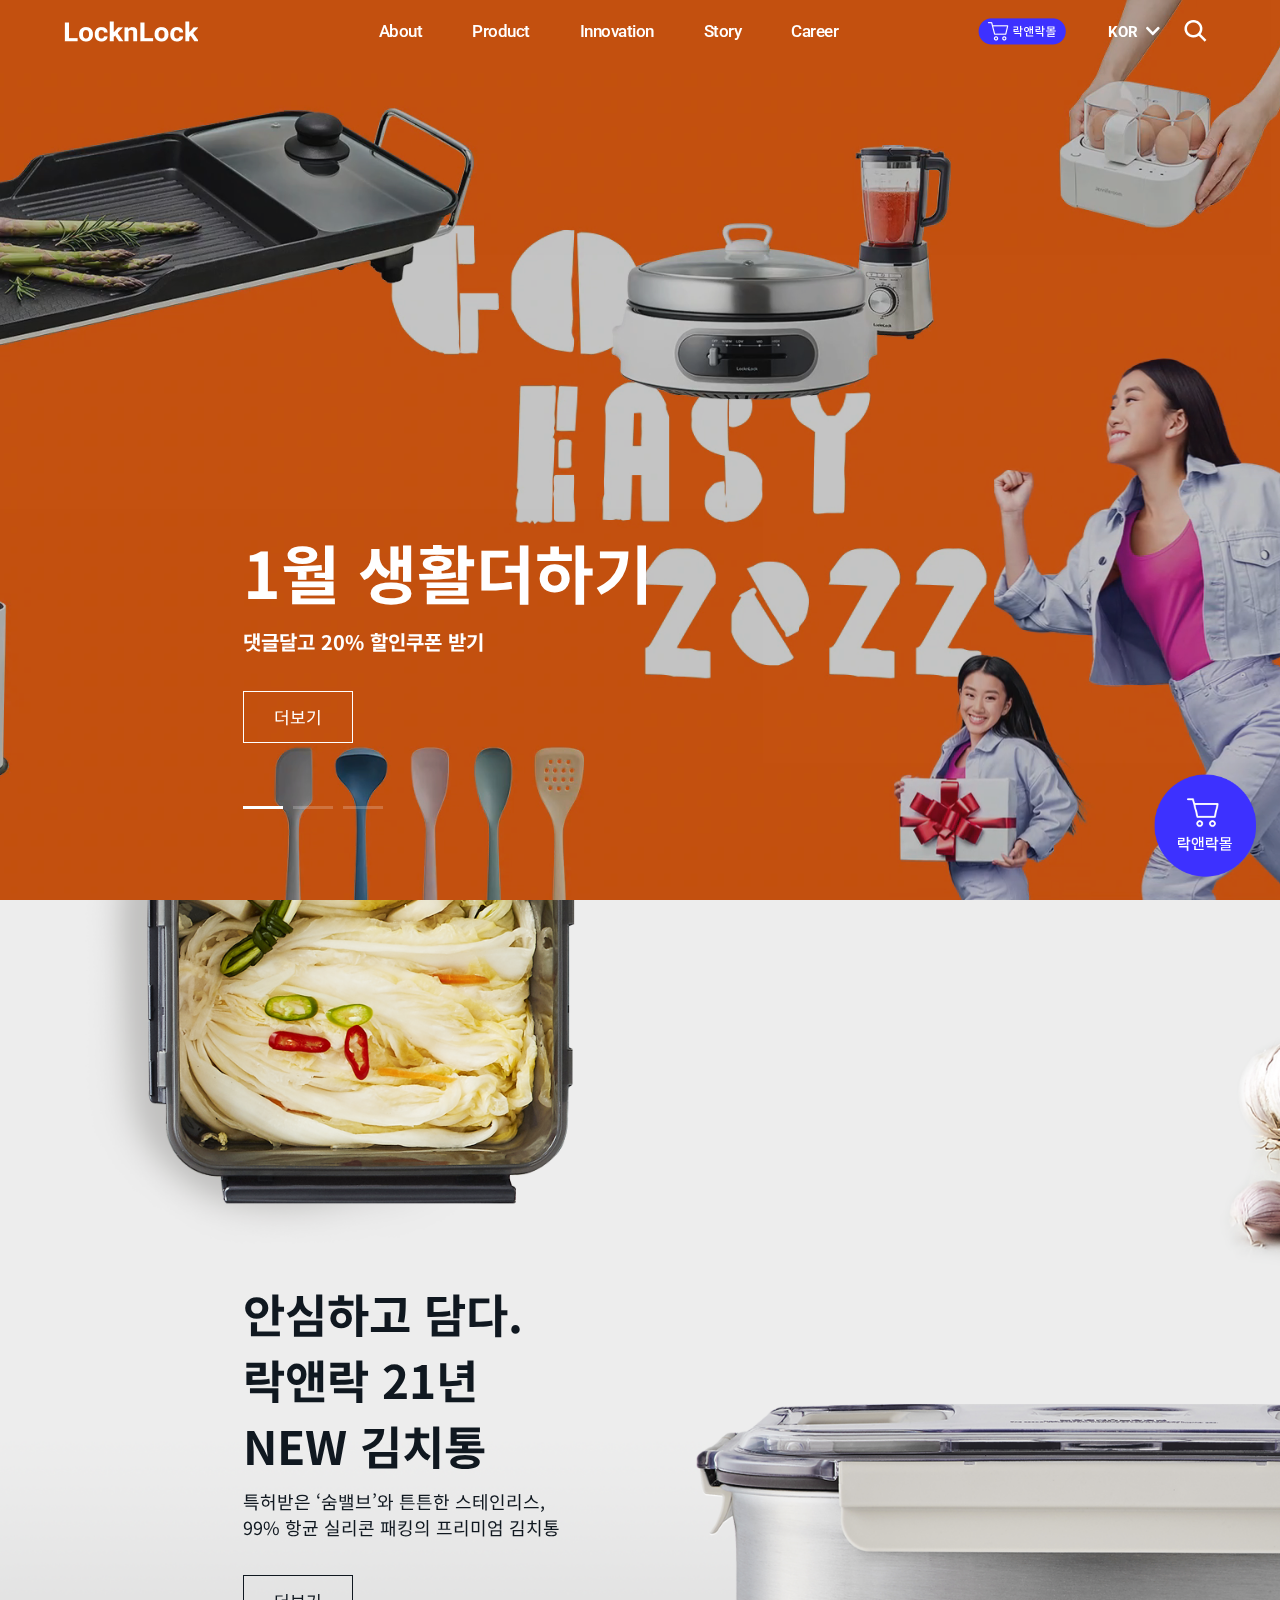
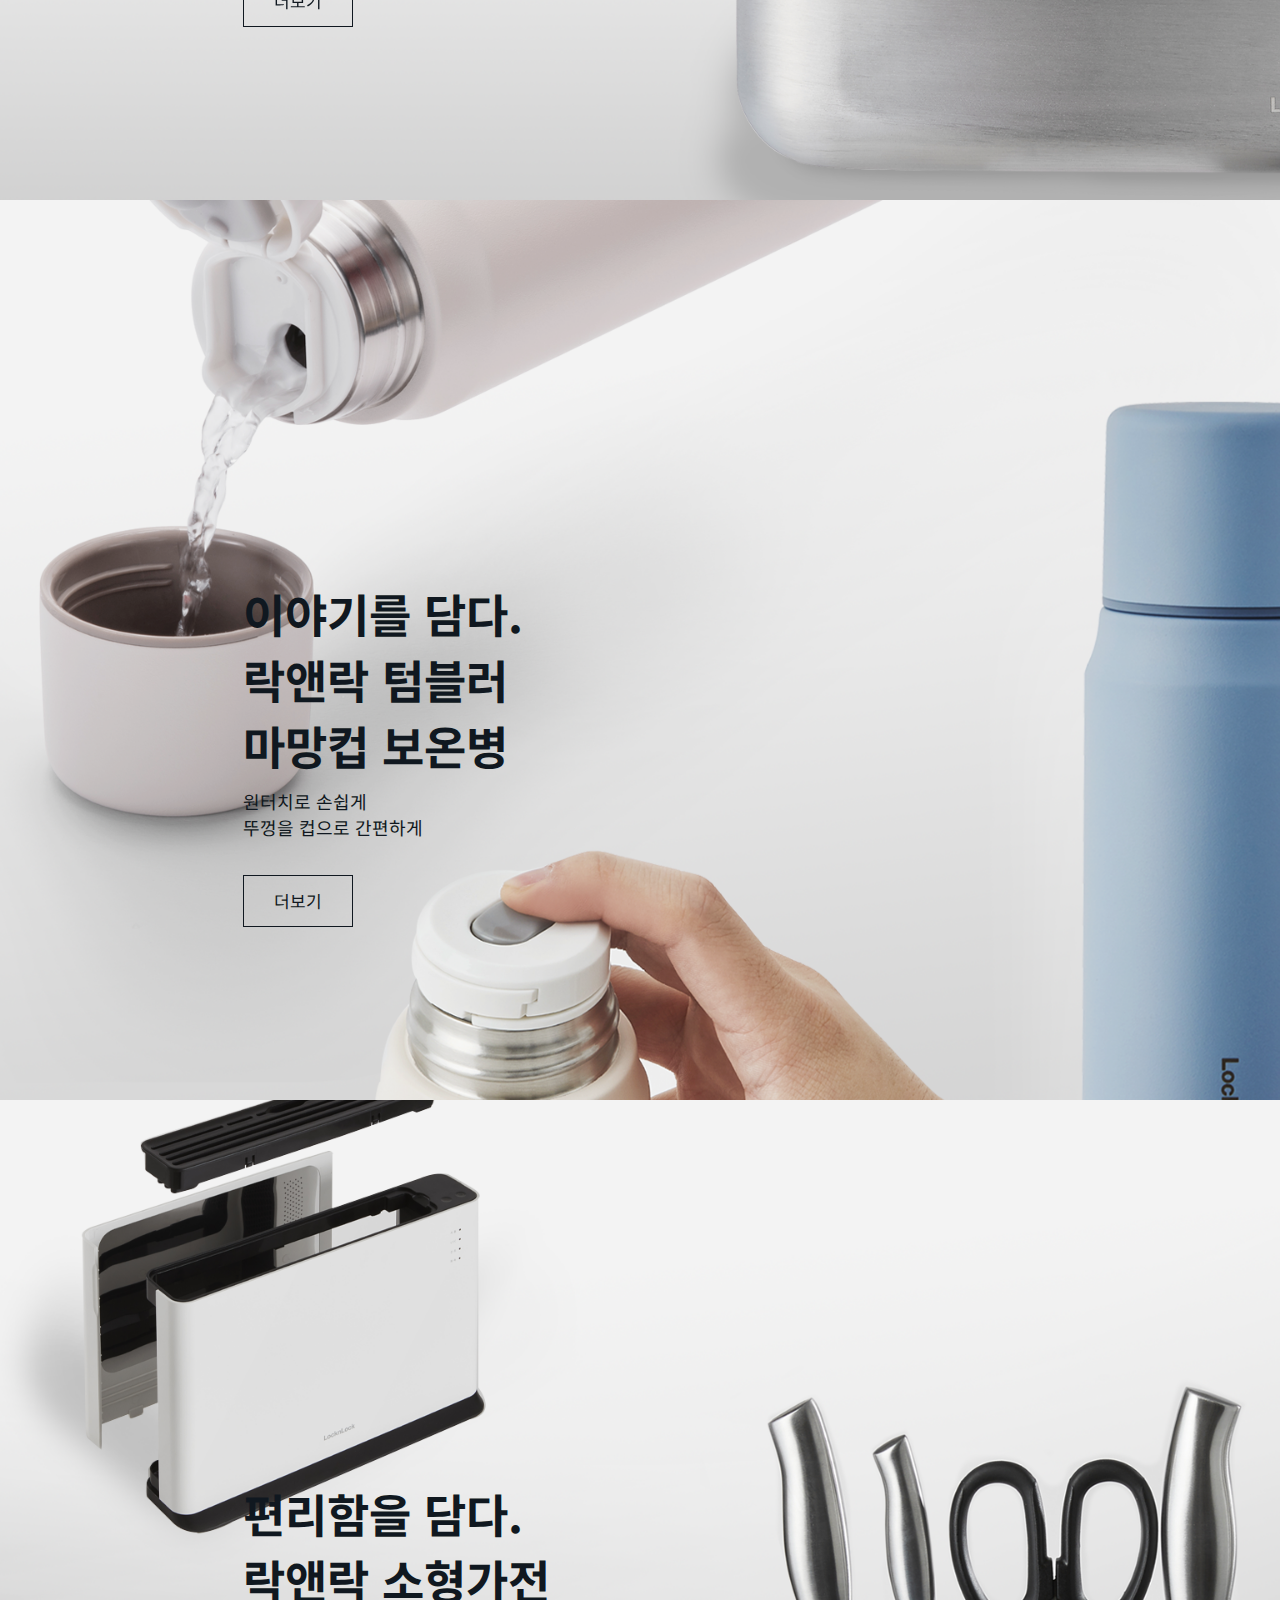
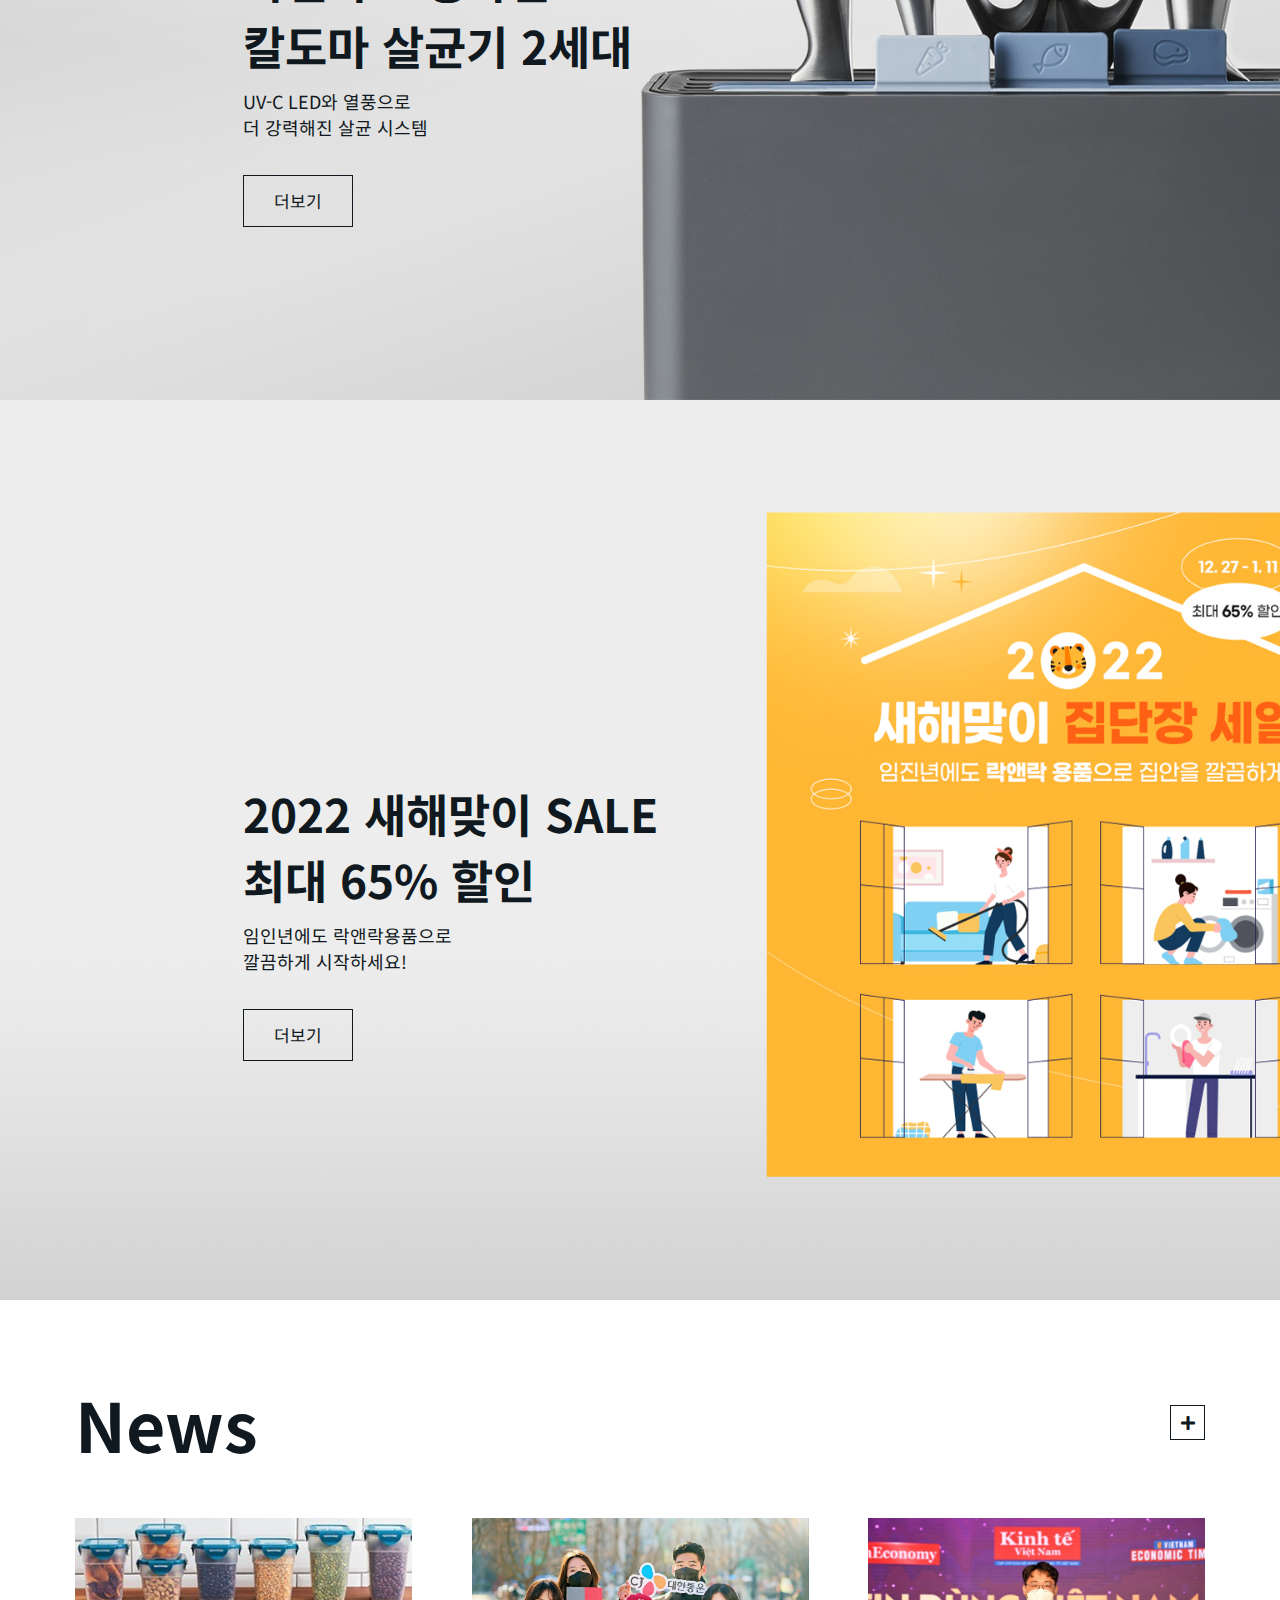
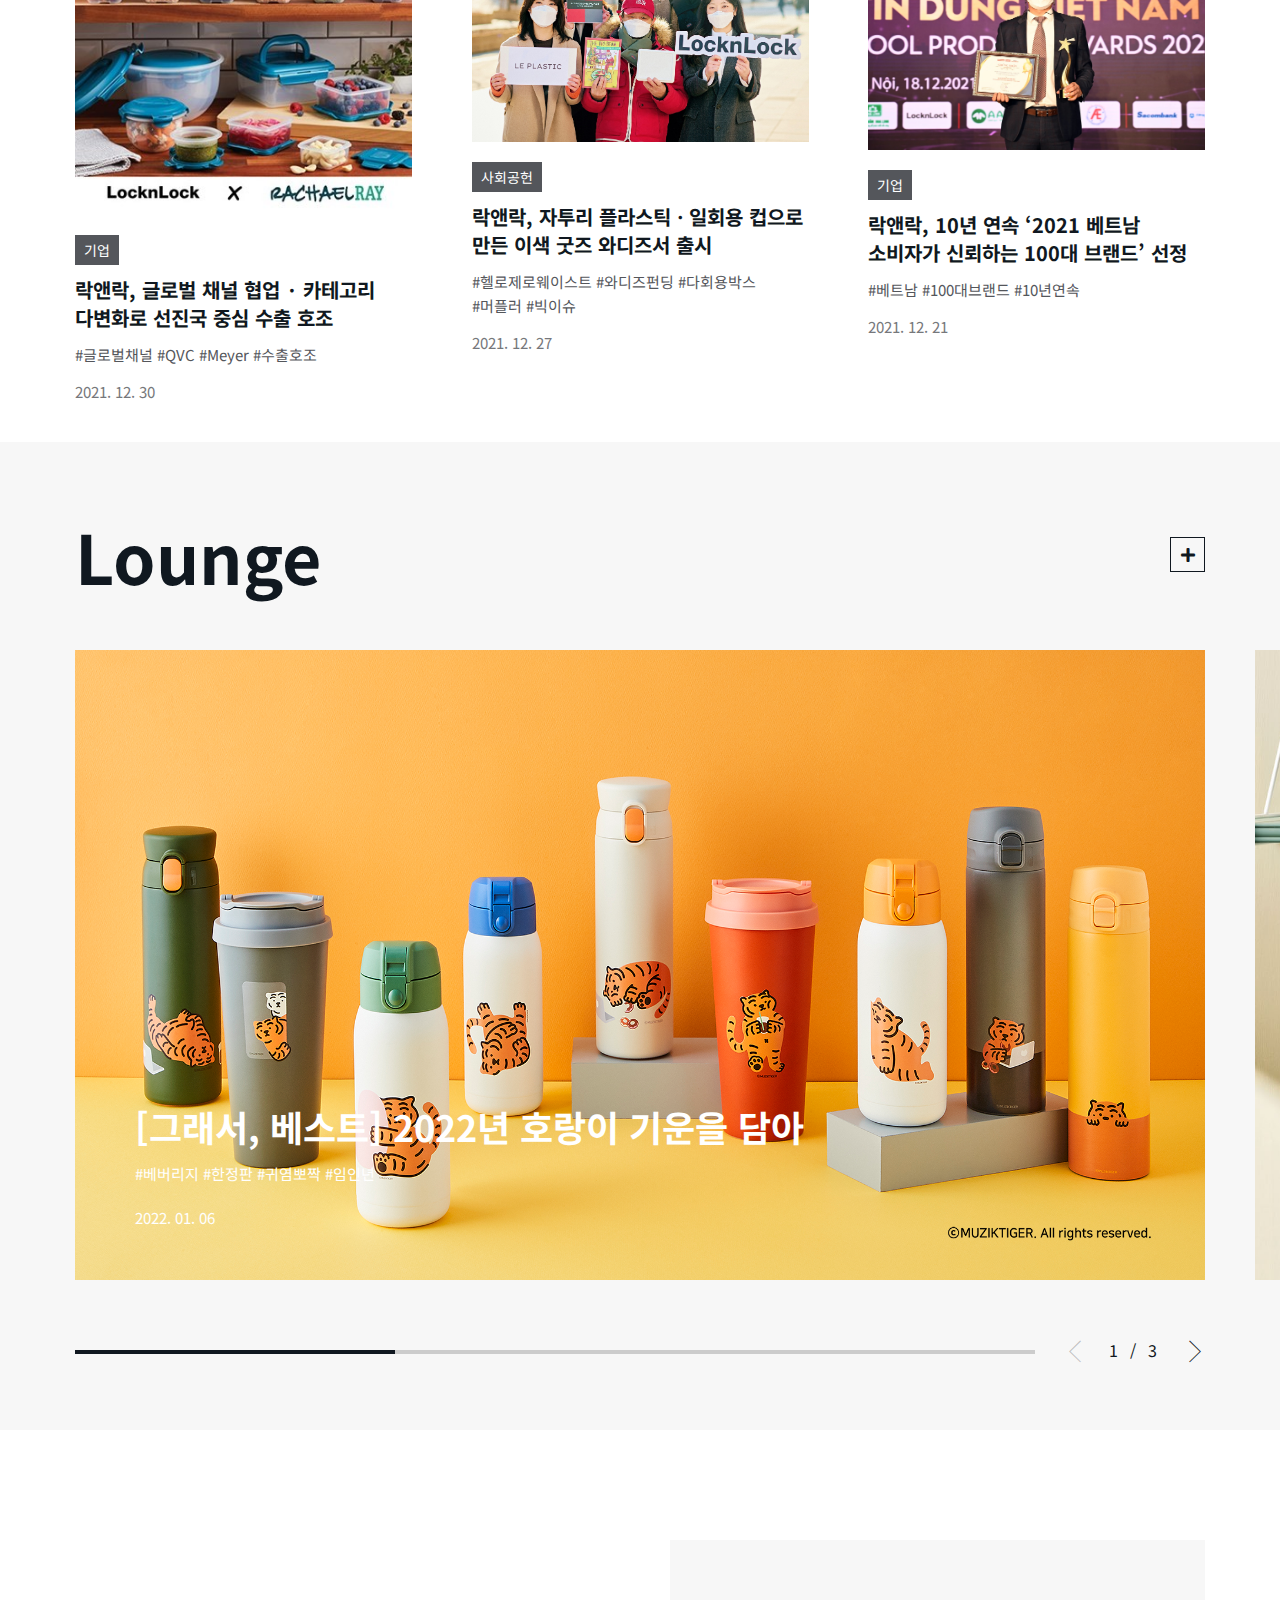
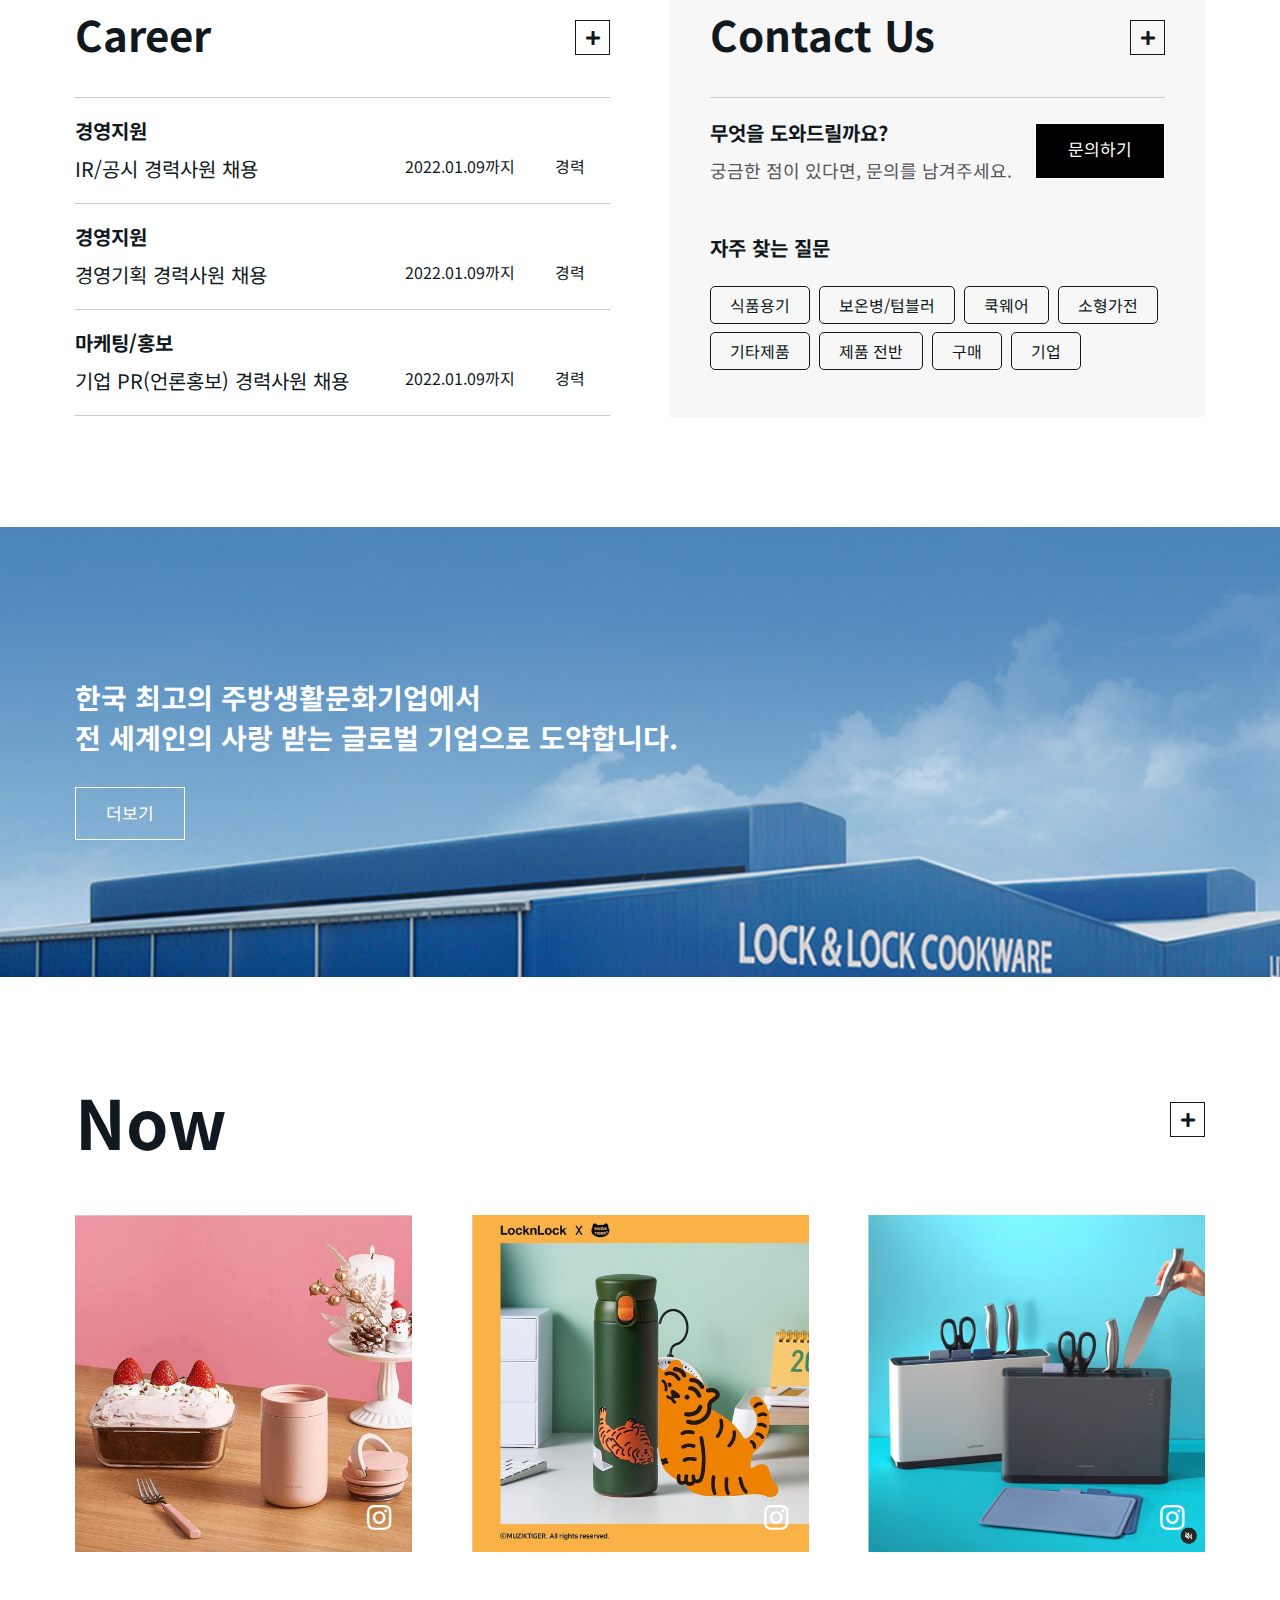
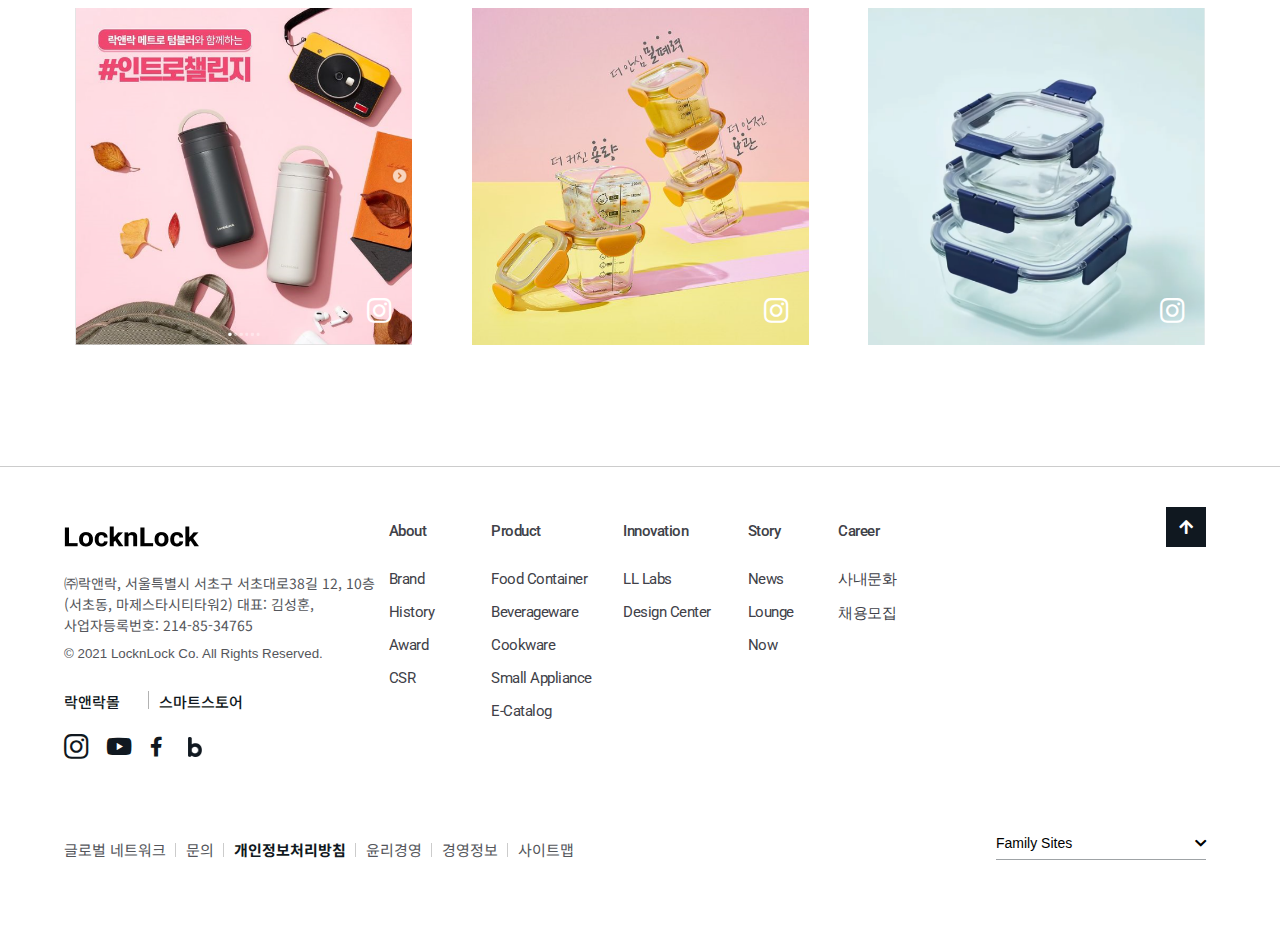
==== commit 5d821959: "2022 10 edit html" ====
--- a/index.html
+++ b/index.html
@@ -166,7 +166,7 @@
           <section class="slide_wrap" id="slide_wrap">
             <div class="slide active">
               <video class="pc" poster="images/main1.png" src="videos/2201_lifeplus_pc.mp4" muted autoplay loop></video>
-              <video class="mo" poster="images/mo_main1.png" src="videos/2201_lifeplus_pc.mp4" muted autoplay loop></video>          
+              <video class="mo" poster="images/mo_main1.png" src="videos/2201_lifeplus_pc.mp4" muted autoplay="autoplay" loop="loop"></video>          
               <div class="path">
                 <h3 class="menu_bold">1월 생활더하기</h3>
                 <p>댓글달고 20% 할인쿠폰 받기</p>
@@ -175,7 +175,7 @@
             </div>
             <div class="slide">
               <video class="pc" poster="images/main2.png" src="videos/main-hero-03-shinsekyung_lg.mp4" muted autoplay loop></video>
-              <video class="mo" poster="images/mo_main2.png" src="videos/main-hero-03-shinsekyung_lg.mp4" muted autoplay loop></video>
+              <video class="mo" poster="images/mo_main2.png" src="videos/main-hero-03-shinsekyung_lg.mp4" muted autoplay="autoplay" loop="loop"></video>
               <div class="path">
                 <h3 class="menu_bold">기술이 예쁘다</h3>
                 <p>락앤락 쿡웨어, 슈트 IH</p>
@@ -184,7 +184,7 @@
             </div>
             <div class="slide">
               <video class="pc" poster="images/main3.jpeg" src="videos/main-hero-0-lg.mp4" muted autoplay loop></video>
-              <video class="mo" poster="images/mo_main3.jpg" src="videos/main-hero-0-lg.mp4" muted autoplay loop></video>
+              <video class="mo" poster="images/mo_main3.jpg" src="videos/main-hero-0-lg.mp4" muted autoplay="autoplay" loop="loop"></video>
               <div class="path">
                 <h3 class="menu_bold">좋은 것을 담다</h3>
                 <p>락앤락이 제안하는 더 나은 생활</p>
--- a/css/mo_tab_index.css
+++ b/css/mo_tab_index.css
@@ -20,7 +20,7 @@
 
 
 html,
-body { height: auto; position: relative; overflow-x: hidden; width: 100vw; max-width: 100%; overflow-y: auto; }
+body { height: auto; position: relative; overflow-x: hidden; width: 100vw; max-width: 100% !important; overflow-y: auto; overflow-x: hidden !important; }
   
 
 a span.linear { display: inline-block; background-image: linear-gradient(transparent 93%, #101820 1px); background-repeat: no-repeat; background-size: 0% 100%; -webkit-transition: background-size 0.3s ease-in-out 0s; -o-transition: background-size 0.3s ease-in-out 0s; -moz-transition: background-size 0.3s ease-in-out 0s; transition: background-size 0.3s ease-in-out 0s; }
@@ -126,8 +126,8 @@
 
 
 /* list off */
-nav.mgnb>ul>li { position: relative; width: 100%; box-sizing: border-box; cursor: pointer; background: #fff; transition: max-height 0.3s ease-in-out; 
-  -webkit-transition: max-height 0.3s ease-in-out;-moz-transition: max-height 0.3s ease-in-out;-o-transition: max-height 0.3s ease-in-out;} 
+nav.mgnb>ul>li { position: relative; width: 100%; box-sizing: border-box; cursor: pointer; background: #fff; 
+  -webkit-transition: max-height 0.3s ease-in-out;-moz-transition: max-height 0.3s ease-in-out;-o-transition: max-height 0.3s ease-in-out; transition: max-height 0.3s ease-in-out; } 
 nav.mgnb>ul>li>a{ width: 100%; height: 69px; text-align: left; background: transparent; padding: 20px 5.05vw; font-size: 18px; 
                  font-weight: bold; letter-spacing: -0.5px; display: flex; flex-wrap: wrap; flex-direction: row; justify-content: space-between; } 
 nav.mgnb>ul>li>a>span.mo { line-height: 24px; font-size: 16px; transform: rotate(0); -webkit-transition: transform 0.3s ease-in-out; -moz-transition: transform 0.3s ease-in-out; -o-transition: transform 0.3s ease-in-out; transition: transform 0.3s ease-in-out;}
@@ -336,7 +336,7 @@
 section.slideList { width: 100%; display: flex; flex-direction: column; flex-wrap: wrap; margin: 0 auto; } 
 .slideList>article { position: relative; width: 90vw; height: 80vh; display: flex; flex-direction: column; flex-wrap: nowrap; margin-bottom: 40px; }
 .slideList>article>div { width: 100%; height: 80vh; overflow: hidden; }
-.slideList>article>div>img { height: 80vh; transform: scale(1); object-fit: cover; -o-object-fit: cover;
+.slideList>article>div>img { height: 80vh; transform: scale(1); -o-object-fit: cover; object-fit: cover; 
                              -webkit-transition: transform 0.4s ease-in-out; -moz-transition: transform 0.4s ease-in-out;
                              -o-transition: transform 0.4s ease-in-out;  transition: transform 0.4s ease-in-out 0s;} 
 .slideList>article>a { position: absolute; bottom: 0; display: flex; flex-direction: column; flex-wrap: nowrap; 
--- a/css/index.css
+++ b/css/index.css
@@ -9,7 +9,7 @@
 @import url(../icofont/icofont.min.css);
 
 /* common */
-body { font-family: 'Noto Sans KR','Roboto',sans-serif; color: #101820; font-size: 16px; box-sizing: border-box; overflow-x: hidden; } 
+body { font-family: 'Noto Sans KR','Roboto',sans-serif; color: #101820; font-size: 16px; box-sizing: border-box; overflow-x: hidden !important; } 
 a { text-decoration: none; color: #101820; } 
 
 .menubold { font-weight: 500; } 
@@ -60,9 +60,6 @@
 /* header 락앤락몰 버튼 삭제 */
 @media screen and ( min-width: 969px) {
 
-
-
-
   
   a span.linear { display: inline-block; background-image: linear-gradient(transparent 93%, #101820 1px); background-repeat: no-repeat; background-size: 0% 100%; -webkit-transition: background-size 0.3s ease-in-out 0s; -o-transition: background-size 0.3s ease-in-out 0s; -moz-transition: background-size 0.3s ease-in-out 0s; transition: background-size 0.3s ease-in-out 0s; }
   a:focus span.linear,
@@ -79,7 +76,7 @@
  /* header */
  #header { z-index: 3; position: absolute; width: 100vw; height: 63px; background: transparent; margin: 0 auto; } 
  #header_wrap { width: 100vw; height: 63px; background-color: transparent; margin: 0 auto; } 
- #header_inner { width: 100vw; height: 63px; margin: 0 auto; background-color: transparent; -o-transition: all 0.3s ease-in-out 0s; transition: all 0.3s ease-in-out 0s; -moz-transition: all 0.3s ease-in-out 0s; -webkit-transition: all 0.3s ease-in-out 0s; } 
+ #header_inner { width: 100vw; height: 63px; margin: 0 auto; background-color: transparent; -o-transition: all 0.3s ease-in-out 0s; -moz-transition: all 0.3s ease-in-out 0s; -webkit-transition: all 0.3s ease-in-out 0s; transition: all 0.3s ease-in-out 0s; } 
  #header_menu { display: flex; flex-wrap: nowrap; flex-direction: row; justify-content: space-between; width: 90vw; height: 63px; margin: 0 auto; } 
  #header_inner.iswhite, 
  #header_inner.is-active { background-color: #fff; border-bottom: 1px solid #ccc; } 
@@ -131,8 +128,8 @@
                  font-weight: 500; letter-spacing: -0.5px; font-family: 'Roboto', sans-serif; background-image: linear-gradient(transparent 95%, #101820 4px);  background-size: 0% 100%; background-repeat: no-repeat; -webkit-transition: background-size 0.3s ease-in-out 0s; -o-transition: background-size 0.3s ease-in-out 0s; -moz-transition: background-size 0.3s ease-in-out 0s; transition: background-size 0.3s ease-in-out 0s; } 
  .gnb>ul>li>a:hover{ background-size: 100% 100%; font-weight: 700; } 
 
- .gnb>ul>li>div { display: none; width: 100%; height: 126px; position: absolute; left: 0; top: 0; right: 0; margin: 0 auto; 
-                  -o-transition: all 0.3s ease-in-out 0s; transition: all 0.3s ease-in-out 0s; border-top: 1px solid #ccc; -moz-transition: all 0.3s ease-in-out 0s; -webkit-transition: all 0.3s ease-in-out 0s; z-index: 0; } 
+ .gnb>ul>li>div { display: none; width: 100%; height: 126px; position: absolute; left: 0; top: 0; right: 0; margin: 0 auto; border-top: 1px solid #ccc; 
+                  -o-transition: all 0.3s ease-in-out 0s; -moz-transition: all 0.3s ease-in-out 0s; -webkit-transition: all 0.3s ease-in-out 0s; transition: all 0.3s ease-in-out 0s; z-index: 0; } 
  .gnb>ul>li>div.wrap:before { content: ""; display: block; position: absolute; width: 100vw; left: 0; right: 0; top: 63px; border-top: 1px solid #ccc; }        
  .gnb>ul>li.pc>div.wrap.on { display: block; }
  .gnb>ul>li>div>ul { display: block; text-align: center; margin-top: 63px; } 
@@ -190,7 +187,8 @@
  div.srch_tips>a.tag { display: inline-block; height: 35px; line-height: 33px; background: #f7f7f7; border: 1px solid rgb(223, 223, 223); border-radius: 3px; transition: all 0.2s; text-align: center; color: #76777b; margin: 0 5px 10px 0; padding: 0 10px; } 
  .srch_tips>a.tag:hover { color: #0071E3; background: #fff; border: 1px solid #0071E3; } 
 
- #backdrop{ display: none; position: fixed; top: 0px; right: 0; width: 100vw; height: 100vh; background-color: rgba(216,216,216,0.1); backdrop-filter: blur(3px); opacity: 1; cursor: pointer; z-index: 2; }
+ #backdrop{ display: none; position: fixed; top: 0px; right: 0; width: 100vw; height: 100vh; background-color: rgba(216,216,216,0.1); 
+            -webkit-backdrop-filter: blur(3px); backdrop-filter: blur(3px); opacity: 1; cursor: pointer; z-index: 2; }
  #backdrop.is_active { display: block; }
 
 
@@ -303,7 +301,7 @@
   .slideList>article { width: 90vw; height: 630px; display: flex; margin-right: 4.17vw; } 
   .slideList>article>div { position: relative; display: block; width: 90vw; height: 630px; overflow: hidden; } 
   .slideList>article>a { position: absolute; display: block; color: #fff; width: 90vw; height: 630px; padding: 440px 0 60px 60px; } 
-  .slideList>article img { height: 100%; object-fit: cover; transform: scale(1); transition: transform 0.4s ease-in-out 0s; -moz-transition: transform 0.4s ease-in-out; -o-transition: transform 0.4s ease-in-out; -webkit-transition: transform 0.4s ease-in-out; } 
+  .slideList>article img { height: 100%; object-fit: cover; transform: scale(1); -moz-transition: transform 0.4s ease-in-out; -o-transition: transform 0.4s ease-in-out; -webkit-transition: transform 0.4s ease-in-out; transition: transform 0.4s ease-in-out 0s; } 
   .slideList>article>a>h3 { font-size: 36px; font-weight: 700; line-height: 2.0; } 
   .slideList>article>a>h3>span { background-image: linear-gradient(transparent 95%, #f7f7f7 2px); background-repeat: no-repeat; background-size: 0% 100%; -webkit-transition: background-size 0.4s ease-in-out 0s; -moz-transition: background-size 0.4s ease-in-out; -o-transition: background-size 0.4s ease-in-out; transition: background-size 0.4s ease-in-out; } 
   .slideList>article>a>span { display: block; width: 100%; font-size: 15px; line-height: 24px; } 
@@ -515,7 +513,7 @@
  .slideList>article { width: 1130px; height: 630px; display: flex; margin-right: 50px; } 
  .slideList>article>div { position: relative; display: block; width: 1130px; height: 630px; overflow: hidden; } 
  .slideList>article>a { position: absolute; display: block; color: #fff; width: 1130px; height: 630px; padding: 440px 0 60px 60px; } 
- .slideList>article img { width: 1130px; transform: scale(1); transition: transform 0.4s ease-in-out 0s; -moz-transition: transform 0.4s ease-in-out; -o-transition: transform 0.4s ease-in-out; -webkit-transition: transform 0.4s ease-in-out; } 
+ .slideList>article img { width: 1130px; transform: scale(1); -moz-transition: transform 0.4s ease-in-out; -o-transition: transform 0.4s ease-in-out; -webkit-transition: transform 0.4s ease-in-out; transition: transform 0.4s ease-in-out 0s; } 
  .slideList>article>a>h3 { font-size: 36px; font-weight: 700; line-height: 2.0; } 
  .slideList>article>a>h3>span { background-image: linear-gradient(transparent 95%, #f7f7f7 2px); background-repeat: no-repeat; background-size: 0% 100%; -webkit-transition: background-size 0.4s ease-in-out 0s; -moz-transition: background-size 0.4s ease-in-out; -o-transition: background-size 0.4s ease-in-out; transition: background-size 0.4s ease-in-out; } 
  .slideList>article>a>span { display: block; width: 100%; font-size: 15px; line-height: 24px; } 
@@ -532,12 +530,12 @@
  div.slide2_ctrl>div.btn { position: absolute; right: 0; top: 0; width: 180px; height: 60px; } 
  div.slide2_ctrl button[type="button"] { border: none; outline: none; width: 60px; height: 60px; font-size: 36px; background: transparent; cursor: pointer; } 
  div.slide2_ctrl button[type="button"] { color: #101820; } 
- div.btn>button.prev2 { position: absolute; left: 20px; padding-bottom: 10px; } 
- div.btn>button.prev2.disable { color: #bbb; cursor: unset; position: absolute; left: 20px; padding-bottom: 10px; } 
+ div.btn>button[type="button"].prev2 { position: absolute; left: 20px; top: 5px; display: flex; justify-content: center; align-items: center; } 
+ div.btn>button[type="button"].prev2.disable { color: #bbb; cursor: unset; position: absolute; left: 20px; padding-bottom: 10px; } 
  div.btn>div.slide_num { position: absolute; line-height: 60px; left: 80px; } 
  div.btn>div.slide_num>span { padding: 5px 4px; } 
- div.btn>button.next2 { position: absolute; left: 140px; padding-bottom: 10px; } 
- div.btn>button.next2.disable { color: #bbb; cursor: unset; } 
+ div.btn>button[type="button"].next2 { position: absolute; left: 140px; top: 5px; display: flex; justify-content: center; align-items: center; } 
+ div.btn>button[type="button"].next2.disable { color: #bbb; cursor: unset; } 
  
  
  
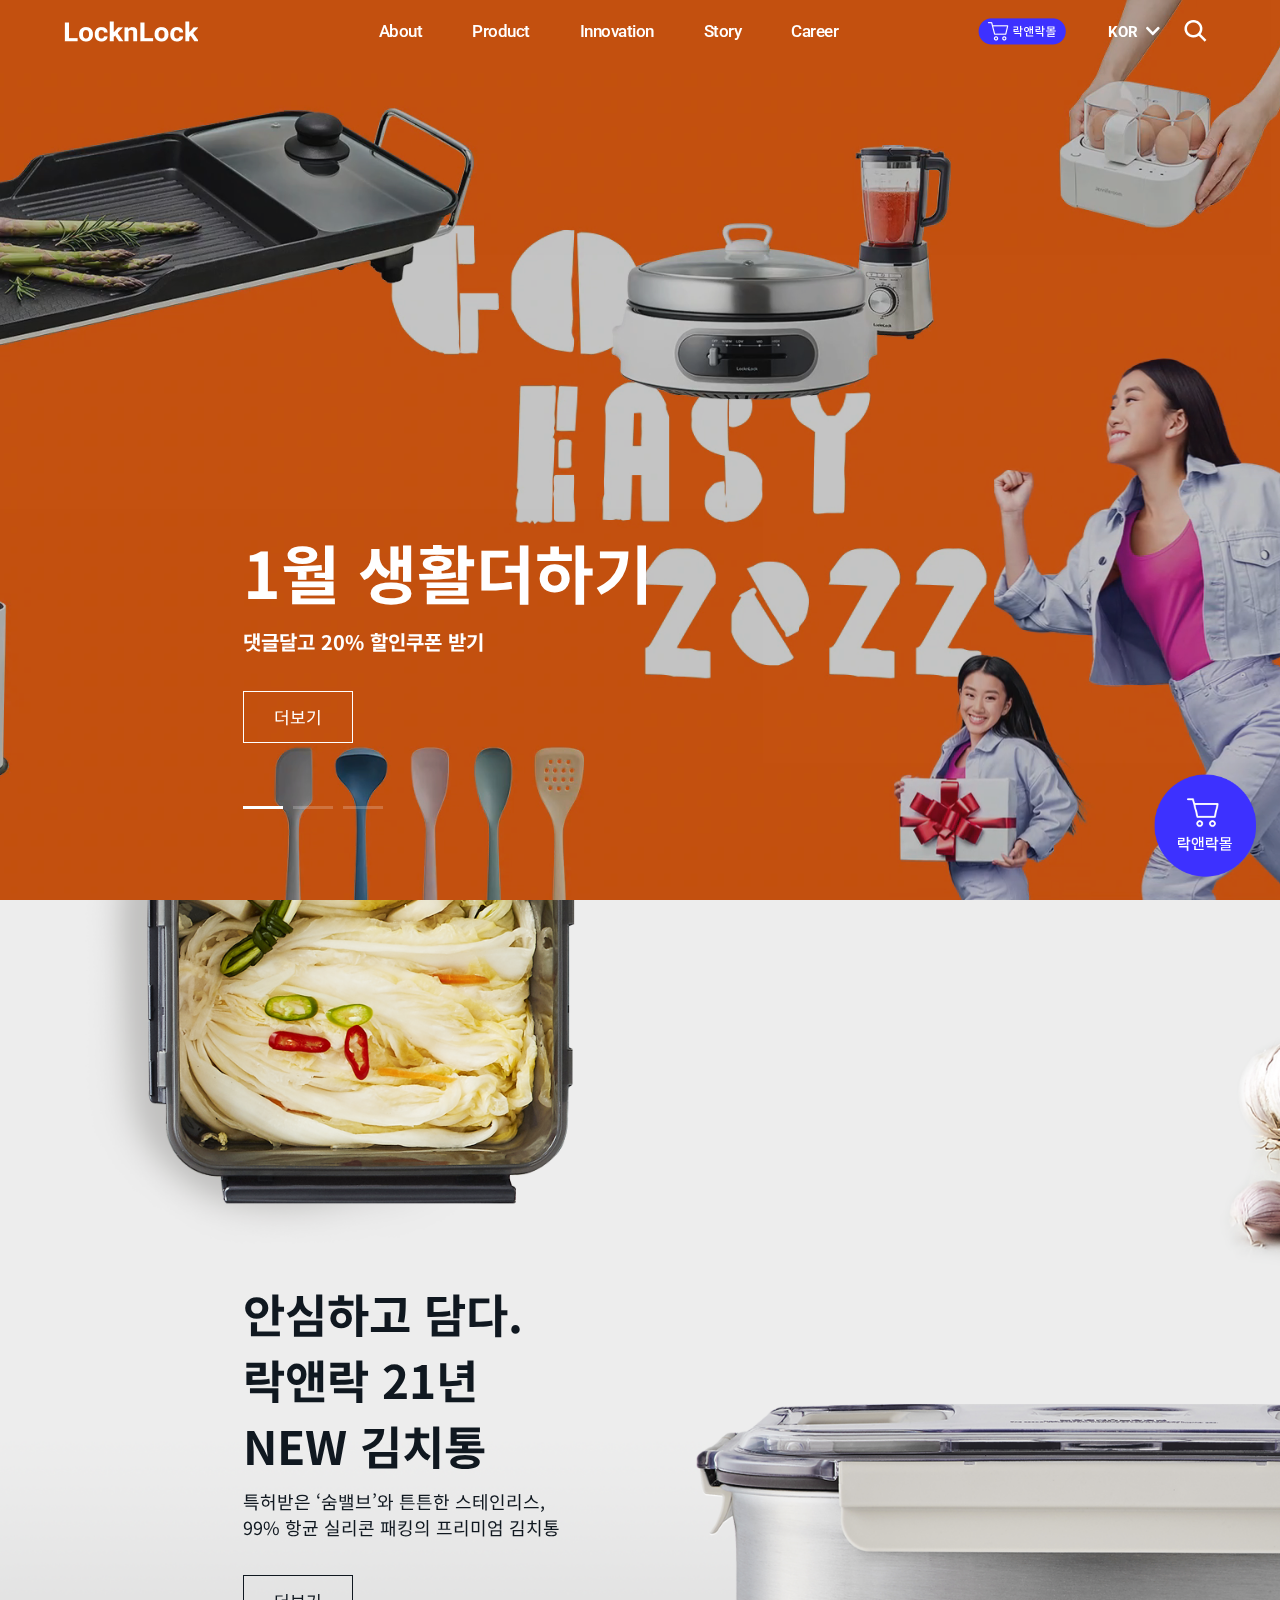
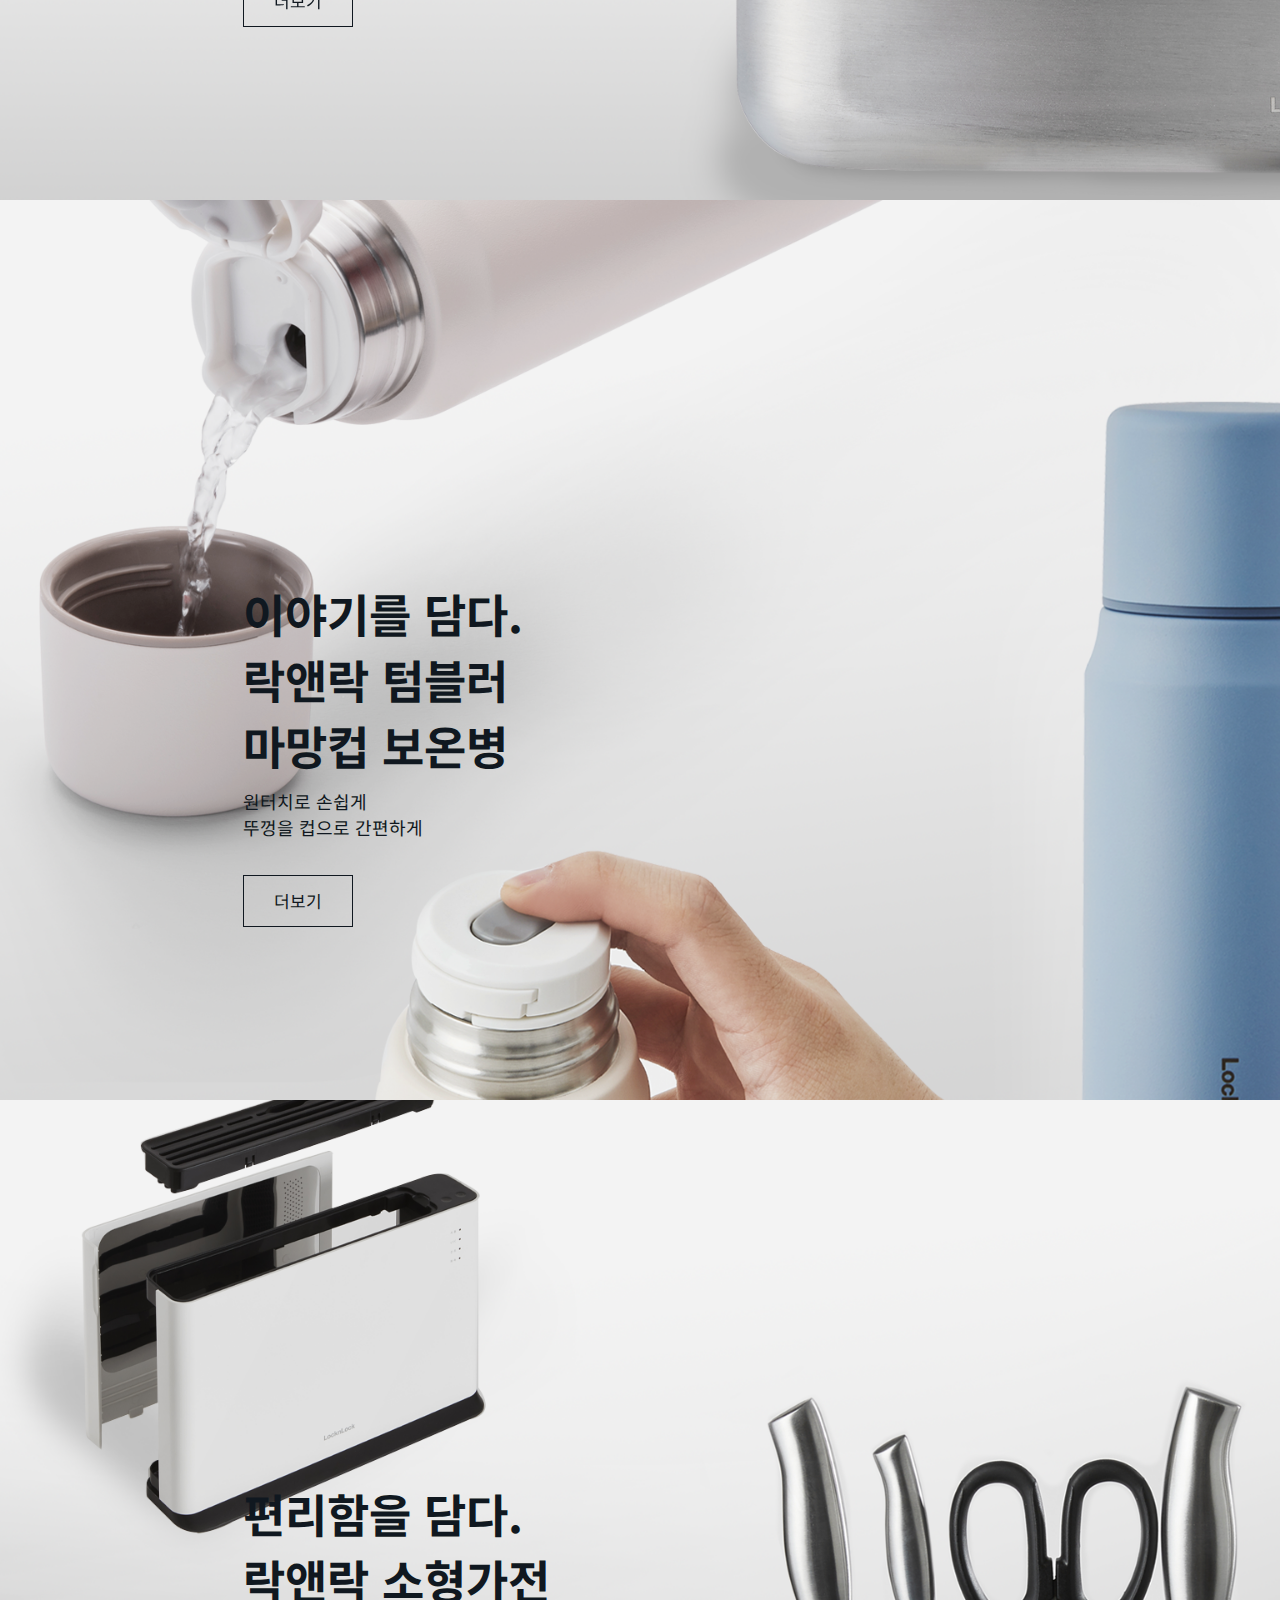
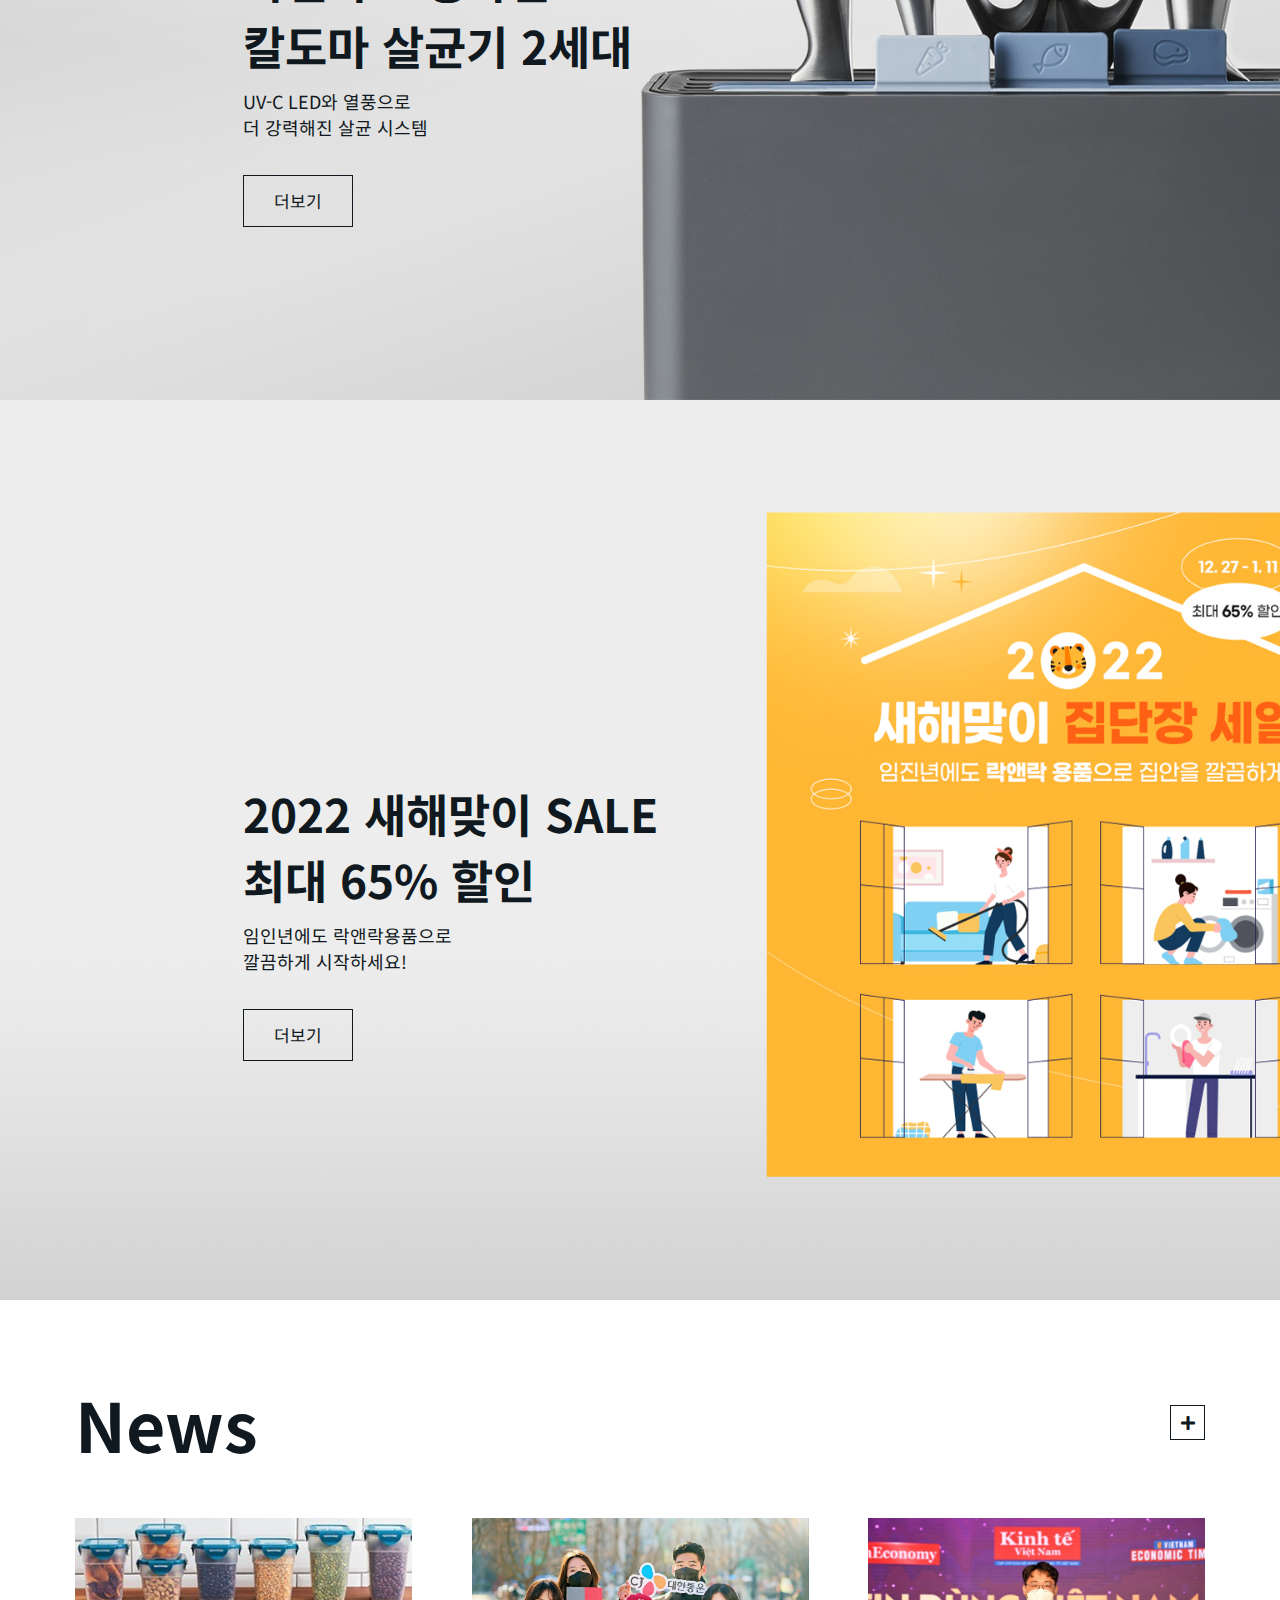
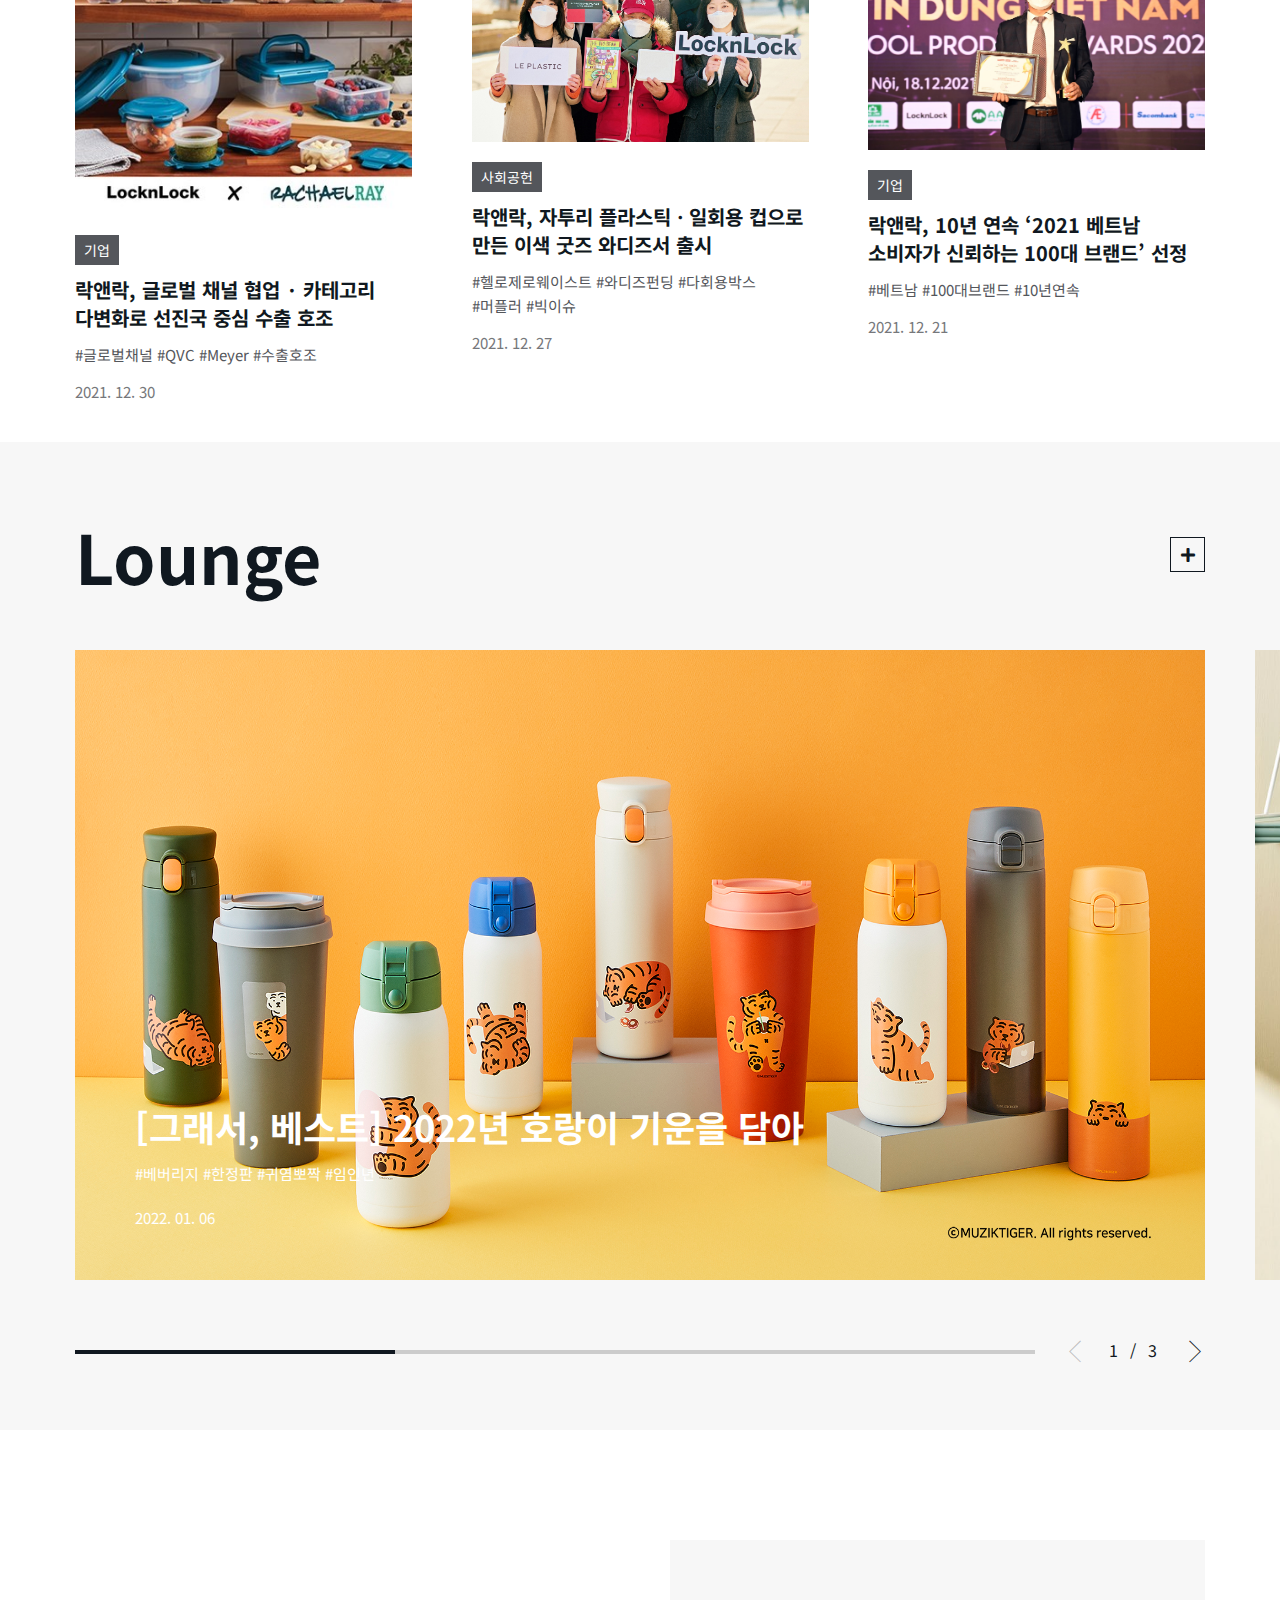
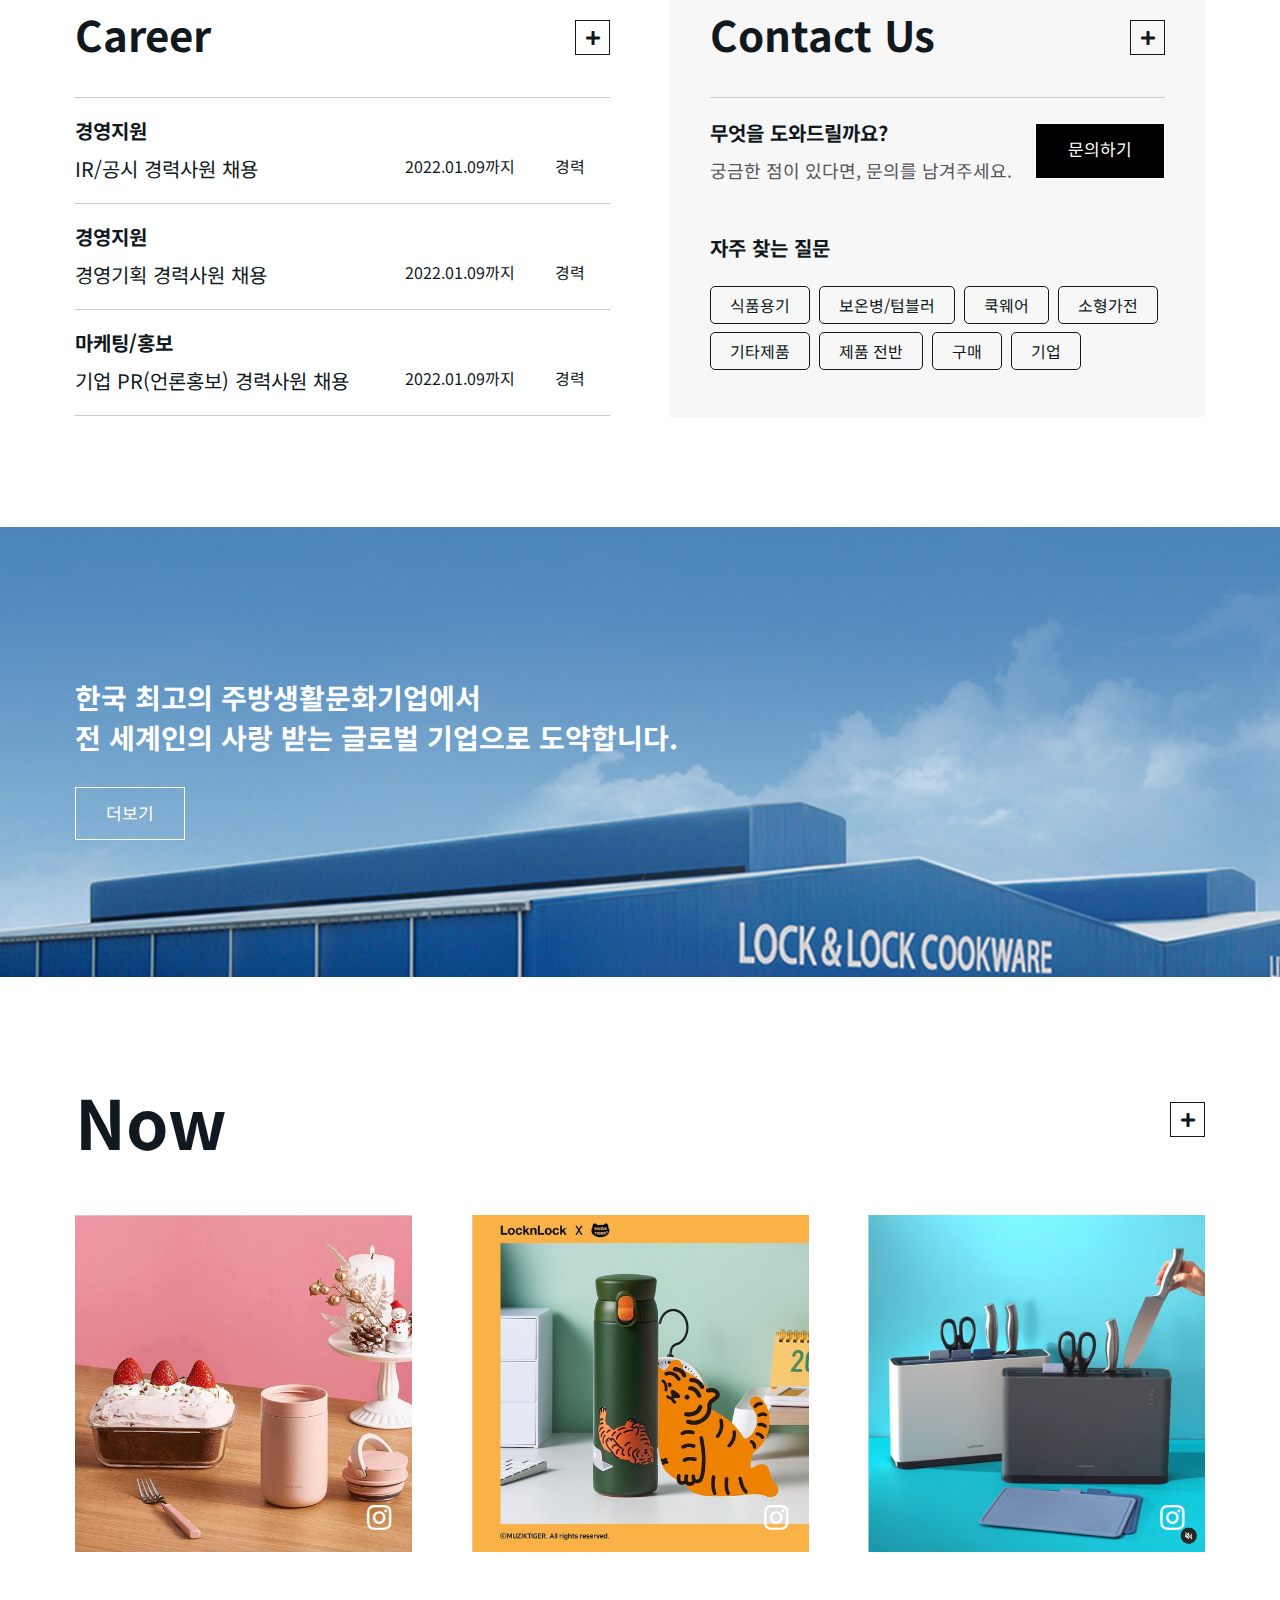
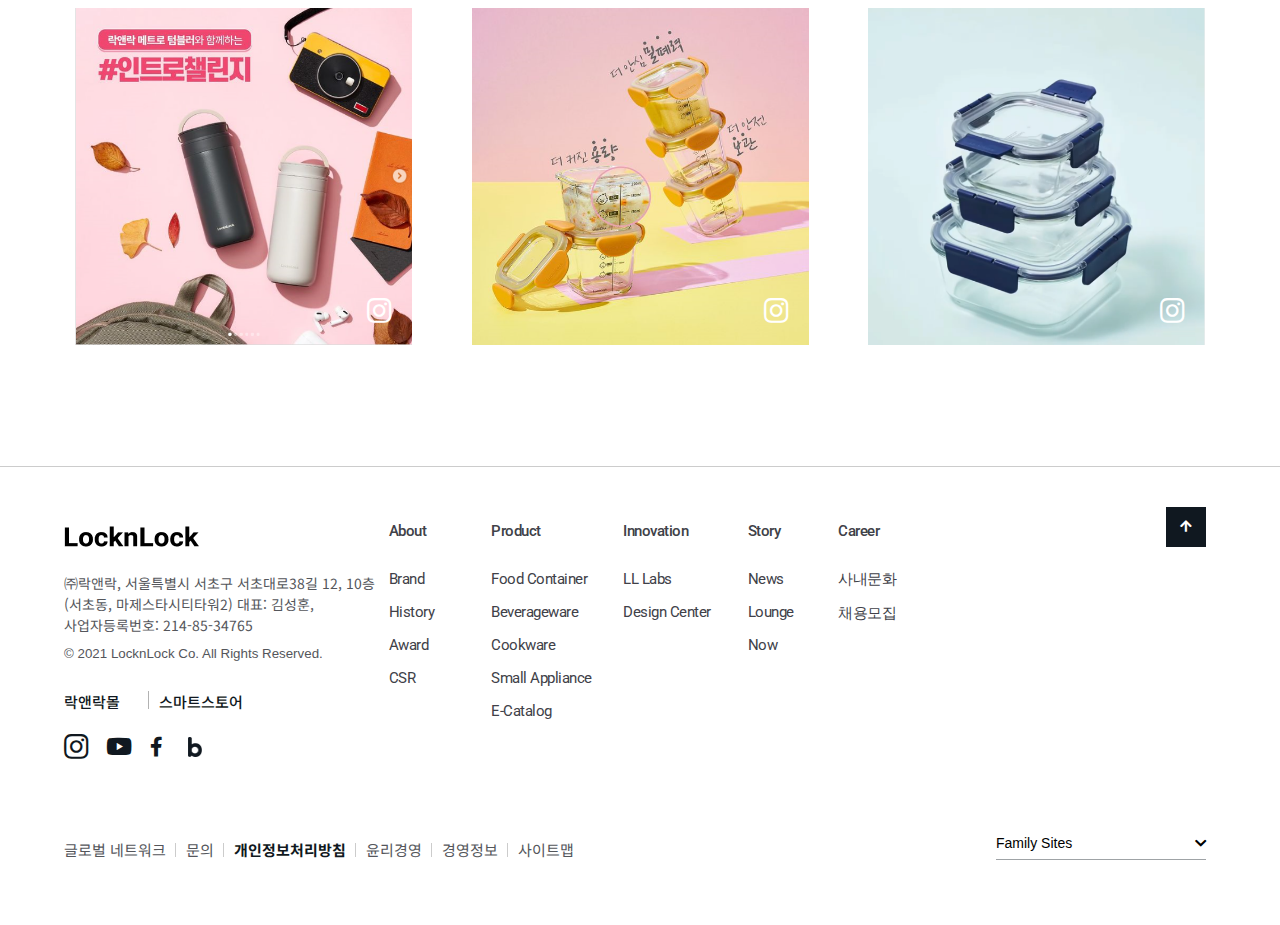
==== commit 9b2e1d37: "2022.12 - a href = "#header" >> button[type="button"]" ====
--- a/index.html
+++ b/index.html
@@ -15,6 +15,7 @@
   <script src="js/footerfamily.js"></script>
   <script src="js/search_pop.js"></script>
   <script src="js/mobileaccordion.js"></script>
+  <script src="js/goTop.js"></script>
 </head>
 <body class="" >
   <a href="#container" id="skipNavi">본문 바로가기</a>
@@ -37,82 +38,82 @@
                     <li class=""><a href="#" class="menubold link">About<span class="mo"><i class="fas fa-chevron-down"></i></span></a>
                     <div class="">               
                       <ul>
-                        <li><a href="#" class="menubold"><span class="linear">Brand</span></a></li>
-                        <li><a href="#" class="menubold"><span class="linear">Histroy</span></a></li>
-                        <li><a href="#" class="menubold"><span class="linear">Award</span></a></li>
-                        <li><a href="#" class="menubold"><span class="linear">CSR</span></a></li>
+                        <li><a href="sub2.html" class="menubold"><span class="linear">Brand</span></a></li>
+                        <li><a href="sub2.html" class="menubold"><span class="linear">Histroy</span></a></li>
+                        <li><a href="sub2.html" class="menubold"><span class="linear">Award</span></a></li>
+                        <li><a href="sub2.html" class="menubold"><span class="linear">CSR</span></a></li>
                       </ul>
                     </div>
                     </li>
                     <li class=""><a href="#" class="menubold link">Product<span class="mo"><i class="fas fa-chevron-down"></i></span></a>
                     <div class="">
                       <ul>
-                        <li class=""><a href="#" class="menubold link"><span class="linear">Food Container</span><span class="mo"><i class="fas fa-chevron-down"></i></span></a>
+                        <li class=""><a href="index.html" class="menubold link"><span class="linear">Food Container</span><span class="mo"><i class="fas fa-chevron-down"></i></span></a>
                           <div class="wrap2">
                           <ul>
-                          <li><a href="#"><span class="linear">일반식품 보관</span></a></li>
-                          <li><a href="#"><span class="linear">밥 보관</span></a></li>
-                          <li><a href="#"><span class="linear">김치&middot;발효식품 보관</span></a></li>
-                          <li><a href="#"><span class="linear">건식품 분류 보관</span></a></li>
-                          <li><a href="#"><span class="linear">도시락</span></a></li>
-                          <li><a href="#"><span class="linear">간편하게 조리</span></a></li>
+                          <li><a href="index.html"><span class="linear">일반식품 보관</span></a></li>
+                          <li><a href="index.html"><span class="linear">밥 보관</span></a></li>
+                          <li><a href="index.html"><span class="linear">김치&middot;발효식품 보관</span></a></li>
+                          <li><a href="index.html"><span class="linear">건식품 분류 보관</span></a></li>
+                          <li><a href="index.html"><span class="linear">도시락</span></a></li>
+                          <li><a href="index.html"><span class="linear">간편하게 조리</span></a></li>
                           </ul>                        
                           </div>
                         </li>
-                        <li class=""><a href="#" class="menubold link"><span class="linear">Beverageware</span><span class="mo"><i class="fas fa-chevron-down"></i></span></a>
+                        <li class=""><a href="index.html" class="menubold link"><span class="linear">Beverageware</span><span class="mo"><i class="fas fa-chevron-down"></i></span></a>
                           <div class="wrap2">
                           <ul>
-                          <li><a href="#"><span class="linear">온-더-고</span></a></li>
-                          <li><a href="#"><span class="linear">온-더-테이블</span></a></li>
-                          <li><a href="#"><span class="linear">드라이브</span></a></li>
-                          <li><a href="#"><span class="linear">아웃도어</span></a></li>
-                          <li><a href="#"><span class="linear">비어</span></a></li>
-                          <li><a href="#"><span class="linear">키즈</span></a></li>
+                          <li><a href="index.html"><span class="linear">온-더-고</span></a></li>
+                          <li><a href="index.html"><span class="linear">온-더-테이블</span></a></li>
+                          <li><a href="index.html"><span class="linear">드라이브</span></a></li>
+                          <li><a href="index.html"><span class="linear">아웃도어</span></a></li>
+                          <li><a href="index.html"><span class="linear">비어</span></a></li>
+                          <li><a href="index.html"><span class="linear">키즈</span></a></li>
                           </ul>                        
                           </div>
                         </li>
-                        <li class=""><a href="#" class="menubold link"><span class="linear">Cookware</span><span class="mo"><i class="fas fa-chevron-down"></i></span></a>
+                        <li class=""><a href="sub1.html" class="menubold link"><span class="linear">Cookware</span><span class="mo"><i class="fas fa-chevron-down"></i></span></a>
                           <div class="wrap2">
                           <ul>
-                          <li><a href="#"><span class="linear">스페셜 디자인</span></a></li>
-                          <li><a href="#"><span class="linear">편리한 사용</span></a></li>
+                          <li><a href="sub1.html"><span class="linear">스페셜 디자인</span></a></li>
+                          <li><a href="sub1.html"><span class="linear">편리한 사용</span></a></li>
                           </ul>                        
                           </div>
                         </li>
-                        <li class=""><a href="#" class="menubold link"><span class="linear">Small Appliance</span><span class="mo"><i class="fas fa-chevron-down"></i></span></a>
+                        <li class=""><a href="sub1.html" class="menubold link"><span class="linear">Small Appliance</span><span class="mo"><i class="fas fa-chevron-down"></i></span></a>
                           <div class="wrap2">
                           <ul>
-                          <li><a href="#"><span class="linear">주방 생활</span></a></li>
-                          <li><a href="#"><span class="linear">케어</span></a></li>
+                          <li><a href="sub1.html"><span class="linear">주방 생활</span></a></li>
+                          <li><a href="sub1.html"><span class="linear">케어</span></a></li>
                           </ul>                        
                           </div>
                         </li>
-                        <li><a href="#" class="menubold"><span class="linear">E-Catalog</span></a></li>
+                        <li><a href="sub1.html" class="menubold"><span class="linear">E-Catalog</span></a></li>
                       </ul>
                     </div>  
                     </li>
                     <li class=""><a href="#" class="menubold link">Innovation<span class="mo"><i class="fas fa-chevron-down"></i></span></a>
                     <div class="">
                       <ul>
-                        <li><a href="#" class="menubold"><span class="linear">LL Labs</span></a></li>
-                        <li><a href="#" class="menubold"><span class="linear">Design Center</span></a></li>
+                        <li><a href="sub2.html" class="menubold"><span class="linear">LL Labs</span></a></li>
+                        <li><a href="sub2.html" class="menubold"><span class="linear">Design Center</span></a></li>
                       </ul>
                     </div>  
                     </li>
                     <li class=""><a href="#" class="menubold link">Story<span class="mo"><i class="fas fa-chevron-down"></i></span></a>
                     <div class="">
                       <ul>
-                        <li><a href="#" class="menubold"><span class="linear">News</span></a></li>
-                        <li><a href="#" class="menubold"><span class="linear">Lounge</span></a></li>
-                        <li><a href="#" class="menubold"><span class="linear">Now</span></a></li>
+                        <li><a href="sub2.html" class="menubold"><span class="linear">News</span></a></li>
+                        <li><a href="sub2.html" class="menubold"><span class="linear">Lounge</span></a></li>
+                        <li><a href="sub2.html" class="menubold"><span class="linear">Now</span></a></li>
                       </ul>
                     </div>  
                     </li>
                     <li class=""><a href="#" class="menubold link">Career<span class="mo"><i class="fas fa-chevron-down"></i></span></a>
                     <div class="">
                       <ul>
-                        <li><a href="#"><span class="linear">사내문화</span></a></li>
-                        <li><a href="#"><span class="linear">채용모집</span></a></li>
+                        <li><a href="sub1.html"><span class="linear">사내문화</span></a></li>
+                        <li><a href="sub1.html"><span class="linear">채용모집</span></a></li>
                       </ul>
                     </div>
                     </li>
@@ -123,7 +124,7 @@
                   <ul>
                     <li class=""><a href="#" target="_blank">락앤락몰</a></li>
                     <li class=""><button type="button" class="langBtn">KOR<span><i class="fas fa-chevron-down"></i></span></button>
-                        <div class="lang"><a href="#" class="menubold_w">ENG</a></div>
+                        <div class="lang"><a href="index.html" class="menubold_w">ENG</a></div>
                     </li>
                     <li class="srch_open"><button type="button" class="srch_on">검색</button></li>
                   </ul>
@@ -166,7 +167,7 @@
           <section class="slide_wrap" id="slide_wrap">
             <div class="slide active">
               <video class="pc" poster="images/main1.png" src="videos/2201_lifeplus_pc.mp4" muted autoplay loop></video>
-              <video class="mo" poster="images/mo_main1.png" src="videos/2201_lifeplus_pc.mp4" muted autoplay="autoplay" loop="loop"></video>          
+              <video class="mo" poster="images/mo_main1.png" src="videos/2201_lifeplus_pc.mp4" muted autoplay="autoplay" playsinline="playsinline" loop="loop"></video>          
               <div class="path">
                 <h3 class="menu_bold">1월 생활더하기</h3>
                 <p>댓글달고 20% 할인쿠폰 받기</p>
@@ -175,7 +176,7 @@
             </div>
             <div class="slide">
               <video class="pc" poster="images/main2.png" src="videos/main-hero-03-shinsekyung_lg.mp4" muted autoplay loop></video>
-              <video class="mo" poster="images/mo_main2.png" src="videos/main-hero-03-shinsekyung_lg.mp4" muted autoplay="autoplay" loop="loop"></video>
+              <video class="mo" poster="images/mo_main2.png" src="videos/main-hero-03-shinsekyung_lg.mp4" muted autoplay="autoplay" playsinline="playsinline" loop="loop"></video>
               <div class="path">
                 <h3 class="menu_bold">기술이 예쁘다</h3>
                 <p>락앤락 쿡웨어, 슈트 IH</p>
@@ -184,7 +185,7 @@
             </div>
             <div class="slide">
               <video class="pc" poster="images/main3.jpeg" src="videos/main-hero-0-lg.mp4" muted autoplay loop></video>
-              <video class="mo" poster="images/mo_main3.jpg" src="videos/main-hero-0-lg.mp4" muted autoplay="autoplay" loop="loop"></video>
+              <video class="mo" poster="images/mo_main3.jpg" src="videos/main-hero-0-lg.mp4" muted autoplay="autoplay" playsinline="playsinline" loop="loop"></video>
               <div class="path">
                 <h3 class="menu_bold">좋은 것을 담다</h3>
                 <p>락앤락이 제안하는 더 나은 생활</p>
@@ -497,7 +498,8 @@
         <section class="foot_inner">
           <h2 class="blind">about Site</h2>
           <div class="foot_logo"><a href="#wrap"><img src="images/logo_b.png" alt="LocknLock"></a></div>
-          <a href="#header" title="위로 가기"><i class="fas fa-arrow-up"></i></a>        
+          <button type="button" title="위로 가기"><i class="fas fa-arrow-up"></i><span class="blind">위로 가기</span></button>
+          <!-- <a href="#header" title="위로 가기"></a>         -->
           <!-- sitemap -->
           <section class="foot_sitemap">
             <h2 class="blind">사이트맵</h2>
@@ -505,46 +507,46 @@
               <li class=""><a href="#" class="menubold link"><span class="linear">About</span><span class="mo"><i class="fas fa-chevron-down"></i></span></a>
                 <div class="foot_ul1">
                   <ul>
-                    <li><a href="#"><span class="linear">Brand</span></a></li>
-                    <li><a href="#"><span class="linear">History</span></a></li>
-                    <li><a href="#"><span class="linear">Award</span></a></li>
-                    <li><a href="#"><span class="linear">CSR</span></a></li>
+                    <li><a href="sub2.html"><span class="linear">Brand</span></a></li>
+                    <li><a href="sub2.html"><span class="linear">History</span></a></li>
+                    <li><a href="sub2.html"><span class="linear">Award</span></a></li>
+                    <li><a href="sub2.html"><span class="linear">CSR</span></a></li>
                   </ul>
                 </div>
               </li>
               <li class=""><a href="#" class="menubold link"><span class="linear">Product</span><span class="mo"><i class="fas fa-chevron-down"></i></span></a>
                 <div class="foot_ul2">
                   <ul>
-                    <li><a href="#"><span class="linear">Food Container</span></a></li>
-                    <li><a href="#"><span class="linear">Beverageware</span></a></li>
-                    <li><a href="#"><span class="linear">Cookware</span></a></li>
-                    <li><a href="#"><span class="linear">Small Appliance</span></a></li>
-                    <li><a href="#"><span class="linear">E-Catalog</span></a></li>
+                    <li><a href="sub1.html"><span class="linear">Food Container</span></a></li>
+                    <li><a href="sub1.html"><span class="linear">Beverageware</span></a></li>
+                    <li><a href="sub1.html"><span class="linear">Cookware</span></a></li>
+                    <li><a href="sub1.html"><span class="linear">Small Appliance</span></a></li>
+                    <li><a href="sub1.html"><span class="linear">E-Catalog</span></a></li>
                   </ul>
                 </div>
               </li>
               <li class=""><a href="#" class="menubold link"><span class="linear">Innovation</span><span class="mo"><i class="fas fa-chevron-down"></i></span></a>
                 <div class="foot_ul3">
                   <ul>
-                    <li><a href="#"><span class="linear">LL Labs</span></a></li>
-                    <li><a href="#"><span class="linear">Design Center</span></a></li>
+                    <li><a href="sub2.html"><span class="linear">LL Labs</span></a></li>
+                    <li><a href="sub2.html"><span class="linear">Design Center</span></a></li>
                   </ul>
                 </div>
               </li>
               <li class=""><a href="#" class="menubold link"><span class="linear">Story</span><span class="mo"><i class="fas fa-chevron-down"></i></span></a>
                 <div class="foot_ul4">
                   <ul>
-                    <li><a href="#"><span class="linear">News</span></a></li>
-                    <li><a href="#"><span class="linear">Lounge</span></a></li>
-                    <li><a href="#"><span class="linear">Now</span></a></li>
+                    <li><a href="sub1.html"><span class="linear">News</span></a></li>
+                    <li><a href="sub1.html"><span class="linear">Lounge</span></a></li>
+                    <li><a href="sub1.html"><span class="linear">Now</span></a></li>
                   </ul>
                 </div>
               </li>
               <li class=""><a href="#" class="menubold link"><span class="linear">Career</span><span class="mo"><i class="fas fa-chevron-down"></i></span></a>
                 <div class="foot_ul5">
                   <ul>
-                    <li class="mo pc"><a href="#"><span class="linear">사내문화</span></a></li>
-                    <li class="mo pc"><a href="#"><span class="linear">채용모집</span></a></li>
+                    <li class="mo pc"><a href="sub2.html"><span class="linear">사내문화</span></a></li>
+                    <li class="mo pc"><a href="sub2.html"><span class="linear">채용모집</span></a></li>
                   </ul>
                 </div>
               </li>
@@ -570,8 +572,8 @@
             <ul>
               <li><a href="#"><span class="linear">글로벌 네트워크</span></a></li>
               <li><a href="sub1.html"><span class="linear">문의</span></a></li>
-              <li><a href="#"><span class="linear">개인정보처리방침</span></a></li>
-              <li><a href="#"><span class="linear">윤리경영</span></a></li>
+              <li><a href="sub1.html"><span class="linear">개인정보처리방침</span></a></li>
+              <li><a href="sub2.html"><span class="linear">윤리경영</span></a></li>
               <li><a href="sub2.html"><span class="linear">경영정보</span></a></li>
               <li><a href="#"><span class="linear">사이트맵</span></a></li>
             </ul>
@@ -610,6 +612,6 @@
         </section>
       </footer>
     <!-- //footer -->
-      <a href="#" target="_blank" id="quick" class="gotomall">락앤락몰 바로가기배너</a>
+    <a href="#" target="_blank" id="quick" class="gotomall">락앤락몰 바로가기배너</a>
 </body>
 </html>--- a/css/mo_tab_index.css
+++ b/css/mo_tab_index.css
@@ -20,7 +20,7 @@
 
 
 html,
-body { height: auto; position: relative; overflow-x: hidden; width: 100vw; max-width: 100% !important; overflow-y: auto; overflow-x: hidden !important; }
+body { height: auto; position: relative; overflow-x: hidden; width: 100vw; max-width: 100%; overflow-y: auto; }
   
 
 a span.linear { display: inline-block; background-image: linear-gradient(transparent 93%, #101820 1px); background-repeat: no-repeat; background-size: 0% 100%; -webkit-transition: background-size 0.3s ease-in-out 0s; -o-transition: background-size 0.3s ease-in-out 0s; -moz-transition: background-size 0.3s ease-in-out 0s; transition: background-size 0.3s ease-in-out 0s; }
@@ -54,13 +54,13 @@
 a.plus:hover { background: #101820; } 
 a.plus:hover>i { transform: rotate(90deg); color: #fff; } 
 
-.foot_inner>a { position: absolute; right: 10px; top: -15px; display: block; width: 40px; height: 40px; 
+.foot_inner>button[type="button"] { position: absolute; right: 10px; top: -15px; display: block; width: 40px; height: 40px; padding: 0;
   background: #101820; color: #fff; -webkit-transition: background-color 0.3s ease-in-out; 
   -o-transition: background-color 0.3s ease-in-out; -moz-transition: background-color 0.3s ease-in-out; 
   transition: background-color 0.3s ease-in-out; }
-.foot_inner>a>i { padding: 12px 13px; }
-.foot_inner>a>span { display: block; text-indent: -9999px; overflow: hidden; }
-.foot_inner>a:hover { background: #0071E3; }
+.foot_inner>button[type="button"]>i { padding: 12px 13px; }
+.foot_inner>button[type="button"]>span { display: block; text-indent: -9999px; overflow: hidden; }
+.foot_inner>button[type="button"]:hover { background: #0071E3; }
 
 /* gotomall */ 
 a.gotomall { display: block; position: absolute; right: 20px; bottom: 16px; width: 110px; height: 110px; text-indent: -9999px; overflow: hidden; background-image: url(../images/homepage_banner3.png); background-size: 110px; } 
@@ -126,8 +126,8 @@
 
 
 /* list off */
-nav.mgnb>ul>li { position: relative; width: 100%; box-sizing: border-box; cursor: pointer; background: #fff; 
-  -webkit-transition: max-height 0.3s ease-in-out;-moz-transition: max-height 0.3s ease-in-out;-o-transition: max-height 0.3s ease-in-out; transition: max-height 0.3s ease-in-out; } 
+nav.mgnb>ul>li { position: relative; width: 100%; box-sizing: border-box; cursor: pointer; background: #fff; transition: max-height 0.3s ease-in-out; 
+  -webkit-transition: max-height 0.3s ease-in-out;-moz-transition: max-height 0.3s ease-in-out;-o-transition: max-height 0.3s ease-in-out;} 
 nav.mgnb>ul>li>a{ width: 100%; height: 69px; text-align: left; background: transparent; padding: 20px 5.05vw; font-size: 18px; 
                  font-weight: bold; letter-spacing: -0.5px; display: flex; flex-wrap: wrap; flex-direction: row; justify-content: space-between; } 
 nav.mgnb>ul>li>a>span.mo { line-height: 24px; font-size: 16px; transform: rotate(0); -webkit-transition: transform 0.3s ease-in-out; -moz-transition: transform 0.3s ease-in-out; -o-transition: transform 0.3s ease-in-out; transition: transform 0.3s ease-in-out;}
@@ -336,7 +336,7 @@
 section.slideList { width: 100%; display: flex; flex-direction: column; flex-wrap: wrap; margin: 0 auto; } 
 .slideList>article { position: relative; width: 90vw; height: 80vh; display: flex; flex-direction: column; flex-wrap: nowrap; margin-bottom: 40px; }
 .slideList>article>div { width: 100%; height: 80vh; overflow: hidden; }
-.slideList>article>div>img { height: 80vh; transform: scale(1); -o-object-fit: cover; object-fit: cover; 
+.slideList>article>div>img { height: 80vh; transform: scale(1); object-fit: cover; -o-object-fit: cover;
                              -webkit-transition: transform 0.4s ease-in-out; -moz-transition: transform 0.4s ease-in-out;
                              -o-transition: transform 0.4s ease-in-out;  transition: transform 0.4s ease-in-out 0s;} 
 .slideList>article>a { position: absolute; bottom: 0; display: flex; flex-direction: column; flex-wrap: nowrap; 
--- a/css/index.css
+++ b/css/index.css
@@ -9,7 +9,7 @@
 @import url(../icofont/icofont.min.css);
 
 /* common */
-body { font-family: 'Noto Sans KR','Roboto',sans-serif; color: #101820; font-size: 16px; box-sizing: border-box; overflow-x: hidden !important; } 
+body { font-family: 'Noto Sans KR','Roboto',sans-serif; color: #101820; font-size: 16px; box-sizing: border-box; overflow-x: hidden; } 
 a { text-decoration: none; color: #101820; } 
 
 .menubold { font-weight: 500; } 
@@ -41,13 +41,13 @@
 a.plus:hover { background: #101820; } 
 a.plus:hover>i { transform: rotate(90deg); color: #fff; } 
 
-.foot_inner>a { position: absolute; right: 10px; top: -15px; display: block; width: 40px; height: 40px; 
+.foot_inner>button[type="button"] { position: absolute; right: 10px; top: -15px; display: block; width: 40px; height: 40px; padding: 0;
   background: #101820; color: #fff; -webkit-transition: background-color 0.3s ease-in-out; 
   -o-transition: background-color 0.3s ease-in-out; -moz-transition: background-color 0.3s ease-in-out; 
   transition: background-color 0.3s ease-in-out; }
-.foot_inner>a>i { padding: 12px 13px; }
-.foot_inner>a>span { display: block; text-indent: -9999px; overflow: hidden; }
-.foot_inner>a:hover { background: #0071E3; }
+.foot_inner>button[type="button"]>i { padding: 12px 13px; }
+.foot_inner>button[type="button"]>span { display: block; text-indent: -9999px; overflow: hidden; }
+.foot_inner>button[type="button"]:hover { background: #0071E3; }
 
 
 /* gotomall */ 
@@ -60,7 +60,8 @@
 /* header 락앤락몰 버튼 삭제 */
 @media screen and ( min-width: 969px) {
 
-  
+
+
   a span.linear { display: inline-block; background-image: linear-gradient(transparent 93%, #101820 1px); background-repeat: no-repeat; background-size: 0% 100%; -webkit-transition: background-size 0.3s ease-in-out 0s; -o-transition: background-size 0.3s ease-in-out 0s; -moz-transition: background-size 0.3s ease-in-out 0s; transition: background-size 0.3s ease-in-out 0s; }
   a:focus span.linear,
   a:hover span.linear { background-size: 100% 100%; } 
@@ -128,8 +129,8 @@
                  font-weight: 500; letter-spacing: -0.5px; font-family: 'Roboto', sans-serif; background-image: linear-gradient(transparent 95%, #101820 4px);  background-size: 0% 100%; background-repeat: no-repeat; -webkit-transition: background-size 0.3s ease-in-out 0s; -o-transition: background-size 0.3s ease-in-out 0s; -moz-transition: background-size 0.3s ease-in-out 0s; transition: background-size 0.3s ease-in-out 0s; } 
  .gnb>ul>li>a:hover{ background-size: 100% 100%; font-weight: 700; } 
 
- .gnb>ul>li>div { display: none; width: 100%; height: 126px; position: absolute; left: 0; top: 0; right: 0; margin: 0 auto; border-top: 1px solid #ccc; 
-                  -o-transition: all 0.3s ease-in-out 0s; -moz-transition: all 0.3s ease-in-out 0s; -webkit-transition: all 0.3s ease-in-out 0s; transition: all 0.3s ease-in-out 0s; z-index: 0; } 
+ .gnb>ul>li>div { display: none; width: 100%; height: 126px; position: absolute; left: 0; top: 0; right: 0; margin: 0 auto; border-top: 1px solid #ccc;
+                  -o-transition: all 0.3s ease-in-out 0s; -moz-transition: all 0.3s ease-in-out 0s; -webkit-transition: all 0.3s ease-in-out 0s;  transition: all 0.3s ease-in-out 0s; z-index: 0; } 
  .gnb>ul>li>div.wrap:before { content: ""; display: block; position: absolute; width: 100vw; left: 0; right: 0; top: 63px; border-top: 1px solid #ccc; }        
  .gnb>ul>li.pc>div.wrap.on { display: block; }
  .gnb>ul>li>div>ul { display: block; text-align: center; margin-top: 63px; } 
@@ -188,7 +189,7 @@
  .srch_tips>a.tag:hover { color: #0071E3; background: #fff; border: 1px solid #0071E3; } 
 
  #backdrop{ display: none; position: fixed; top: 0px; right: 0; width: 100vw; height: 100vh; background-color: rgba(216,216,216,0.1); 
-            -webkit-backdrop-filter: blur(3px); backdrop-filter: blur(3px); opacity: 1; cursor: pointer; z-index: 2; }
+            -webkit-backdrop-filter: blur(3px);  backdrop-filter: blur(3px); opacity: 1; cursor: pointer; z-index: 2; }
  #backdrop.is_active { display: block; }
 
 
@@ -250,7 +251,7 @@
 
  div.slide_roll { z-index: 1; position: absolute; width: 170px; height: 30px; bottom: 80px; margin-left: 4vw; } 
  .slide_roll ul { display: flex; flex-direction: row; flex-wrap: nowrap; width: 100%; height: 100%; } 
- .slide_roll li>button.roll[type="button"] { background-color: #fff; opacity: 0.2; width: 40px; height: 3px; cursor: pointer; text-indent: -9999px; overflow: hidden; margin-right: 10px; display: inline-flex; -webkit-transition: all 0.2s ease-in-out; -o-transition: all 0.2s ease-in-out; -moz-transition: all 0.2s ease-in-out; transition: all 0.2s ease-in-out; } 
+ .slide_roll li>button[type="button"].roll{ background-color: #fff; opacity: 0.2; width: 40px; height: 3px; cursor: pointer; text-indent: -9999px; overflow: hidden; margin-right: 10px; display: inline-flex; -webkit-transition: all 0.2s ease-in-out; -o-transition: all 0.2s ease-in-out; -moz-transition: all 0.2s ease-in-out; transition: all 0.2s ease-in-out; } 
  .slide_roll li>button[type="button"].roll:hover, 
  .slide_roll li>button[type="button"].roll.on { opacity: 1; } 
 
@@ -301,7 +302,7 @@
   .slideList>article { width: 90vw; height: 630px; display: flex; margin-right: 4.17vw; } 
   .slideList>article>div { position: relative; display: block; width: 90vw; height: 630px; overflow: hidden; } 
   .slideList>article>a { position: absolute; display: block; color: #fff; width: 90vw; height: 630px; padding: 440px 0 60px 60px; } 
-  .slideList>article img { height: 100%; object-fit: cover; transform: scale(1); -moz-transition: transform 0.4s ease-in-out; -o-transition: transform 0.4s ease-in-out; -webkit-transition: transform 0.4s ease-in-out; transition: transform 0.4s ease-in-out 0s; } 
+  .slideList>article img { height: 100%; object-fit: cover; transform: scale(1); -moz-transition: transform 0.4s ease-in-out; -o-transition: transform 0.4s ease-in-out; -webkit-transition: transform 0.4s ease-in-out; transition: transform 0.4s ease-in-out 0s;} 
   .slideList>article>a>h3 { font-size: 36px; font-weight: 700; line-height: 2.0; } 
   .slideList>article>a>h3>span { background-image: linear-gradient(transparent 95%, #f7f7f7 2px); background-repeat: no-repeat; background-size: 0% 100%; -webkit-transition: background-size 0.4s ease-in-out 0s; -moz-transition: background-size 0.4s ease-in-out; -o-transition: background-size 0.4s ease-in-out; transition: background-size 0.4s ease-in-out; } 
   .slideList>article>a>span { display: block; width: 100%; font-size: 15px; line-height: 24px; } 
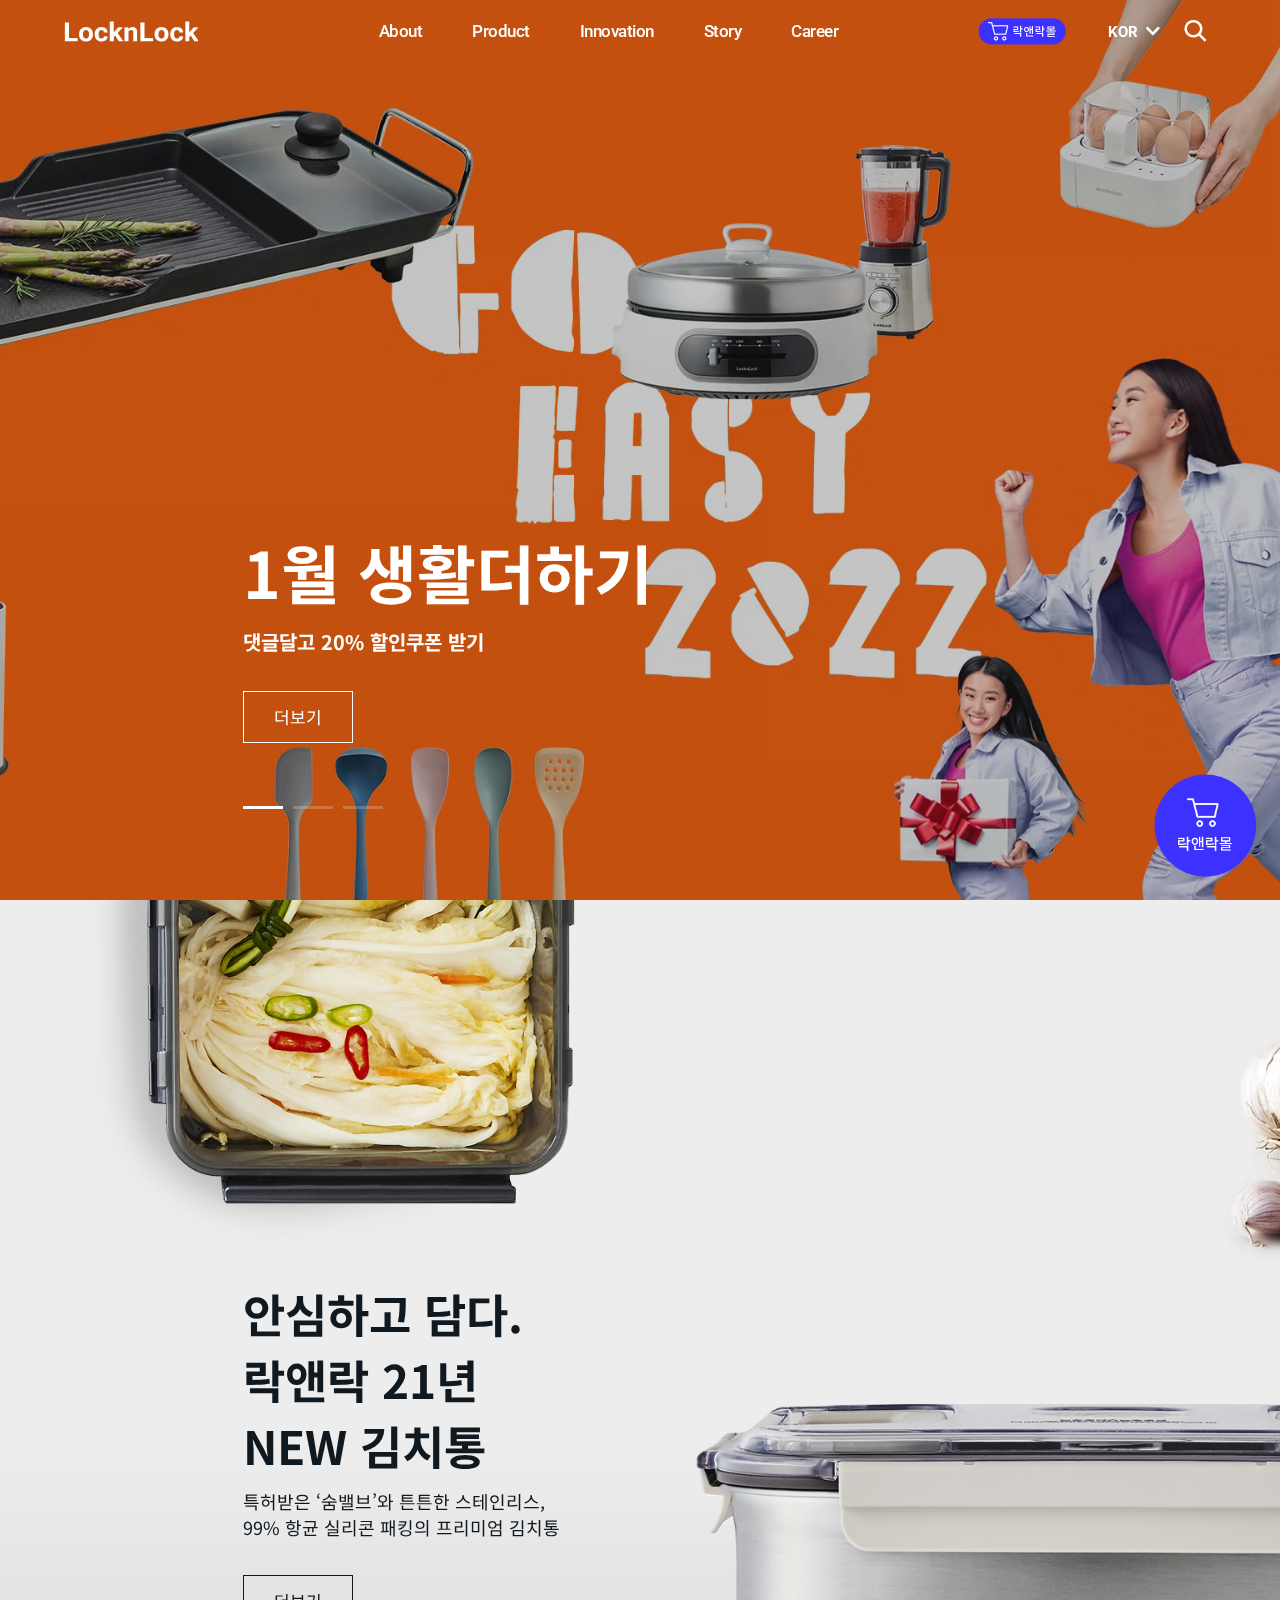
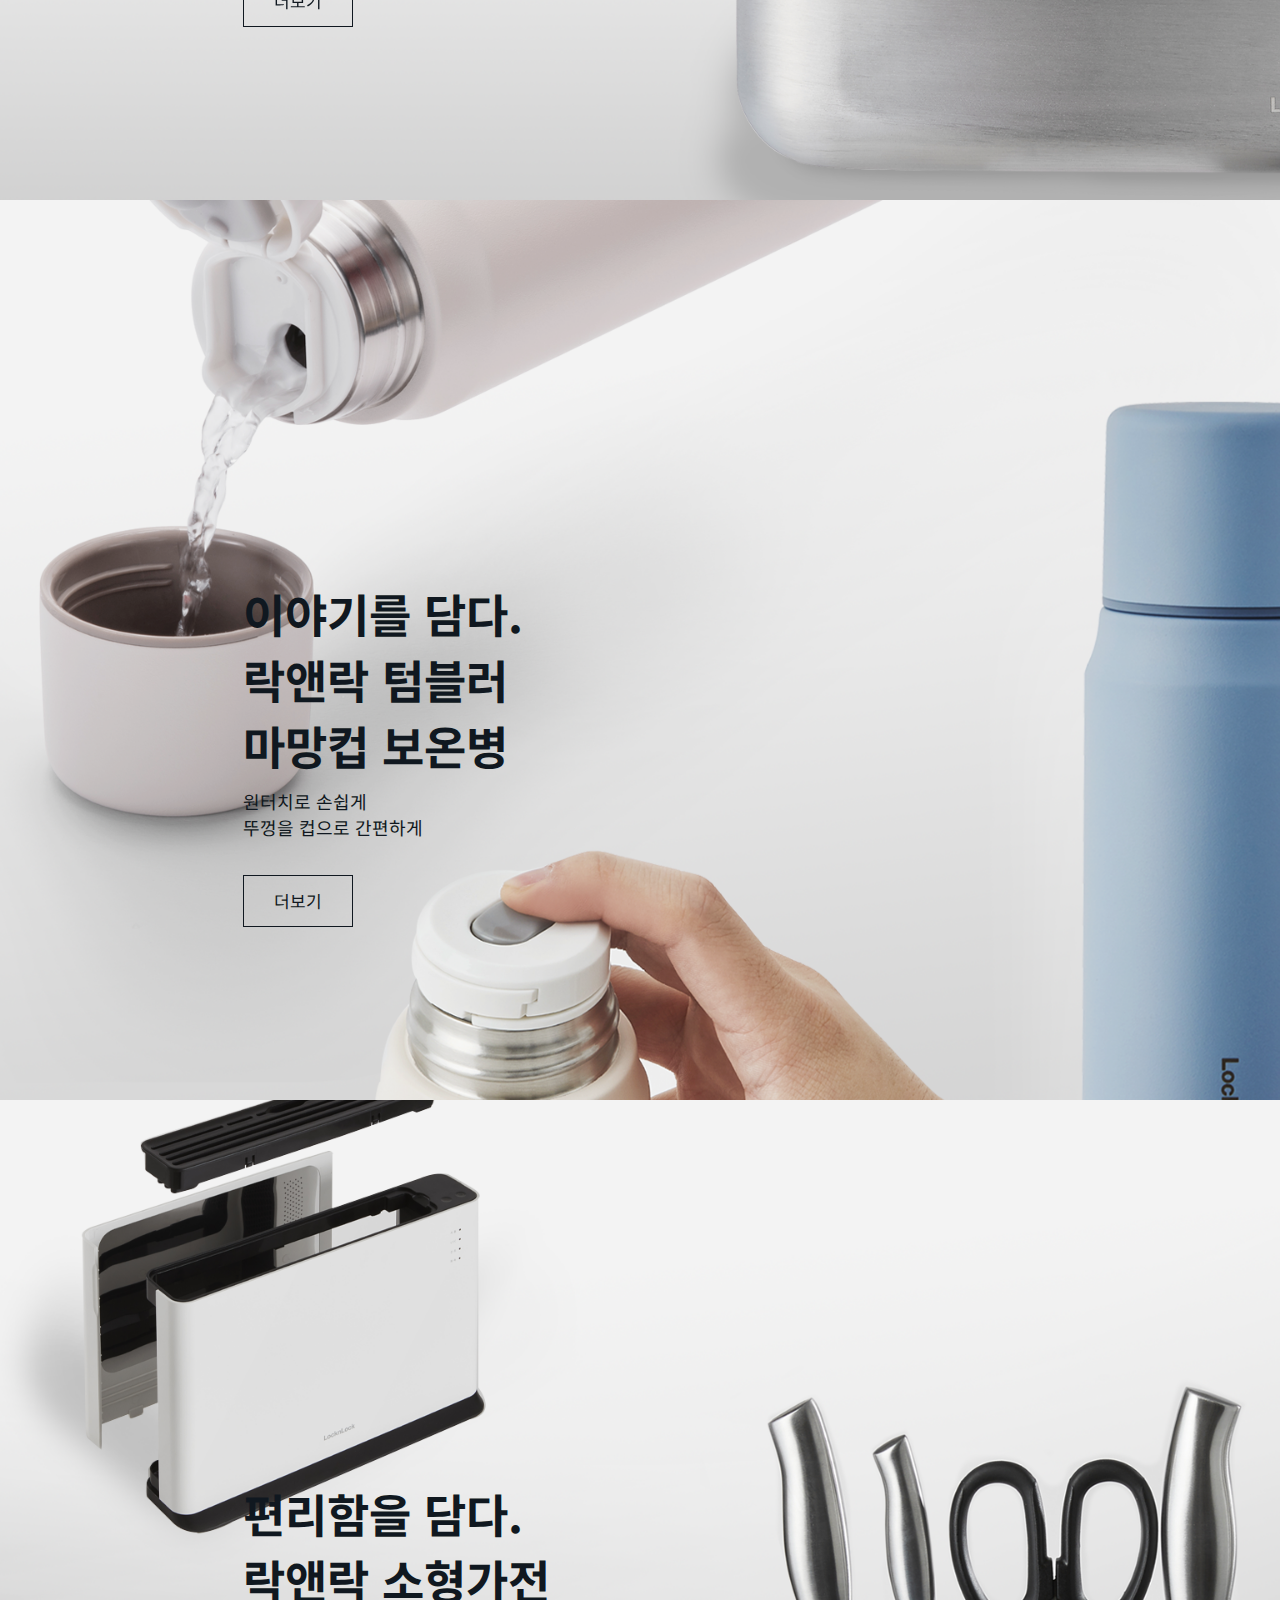
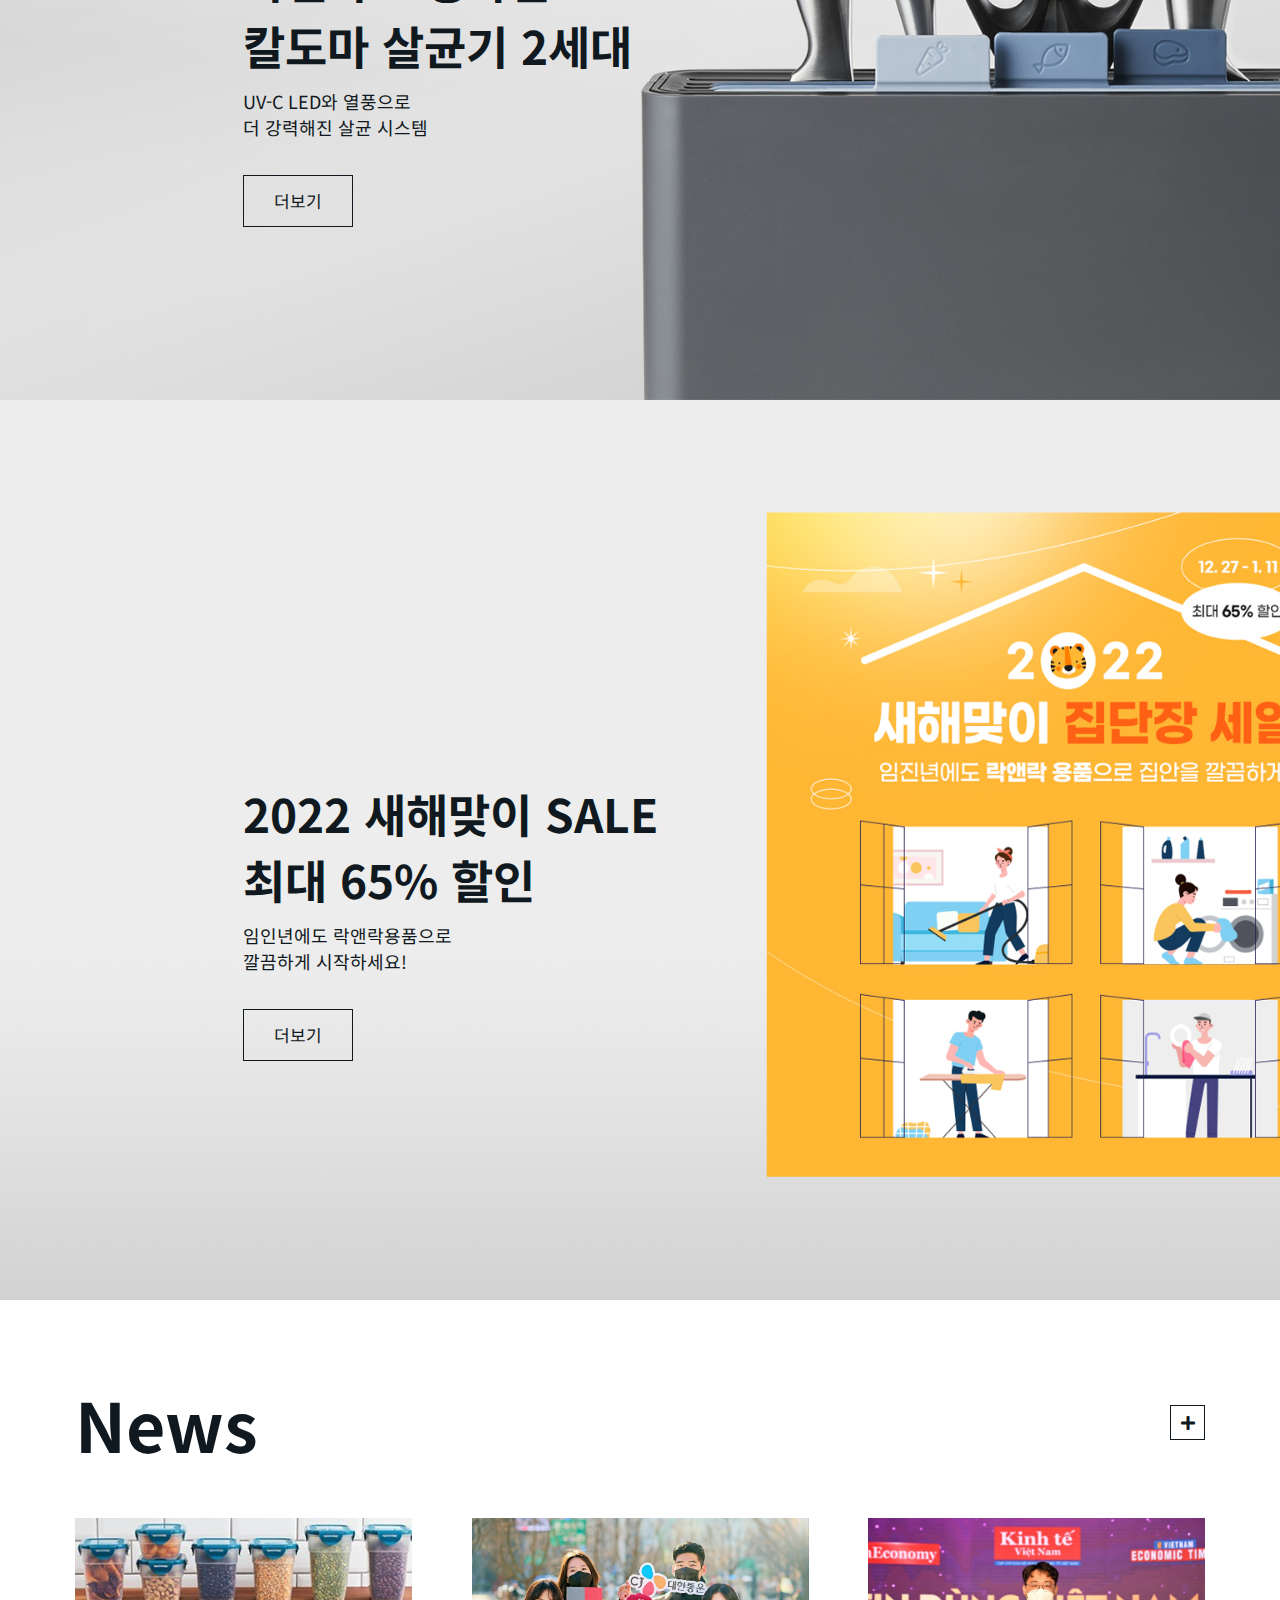
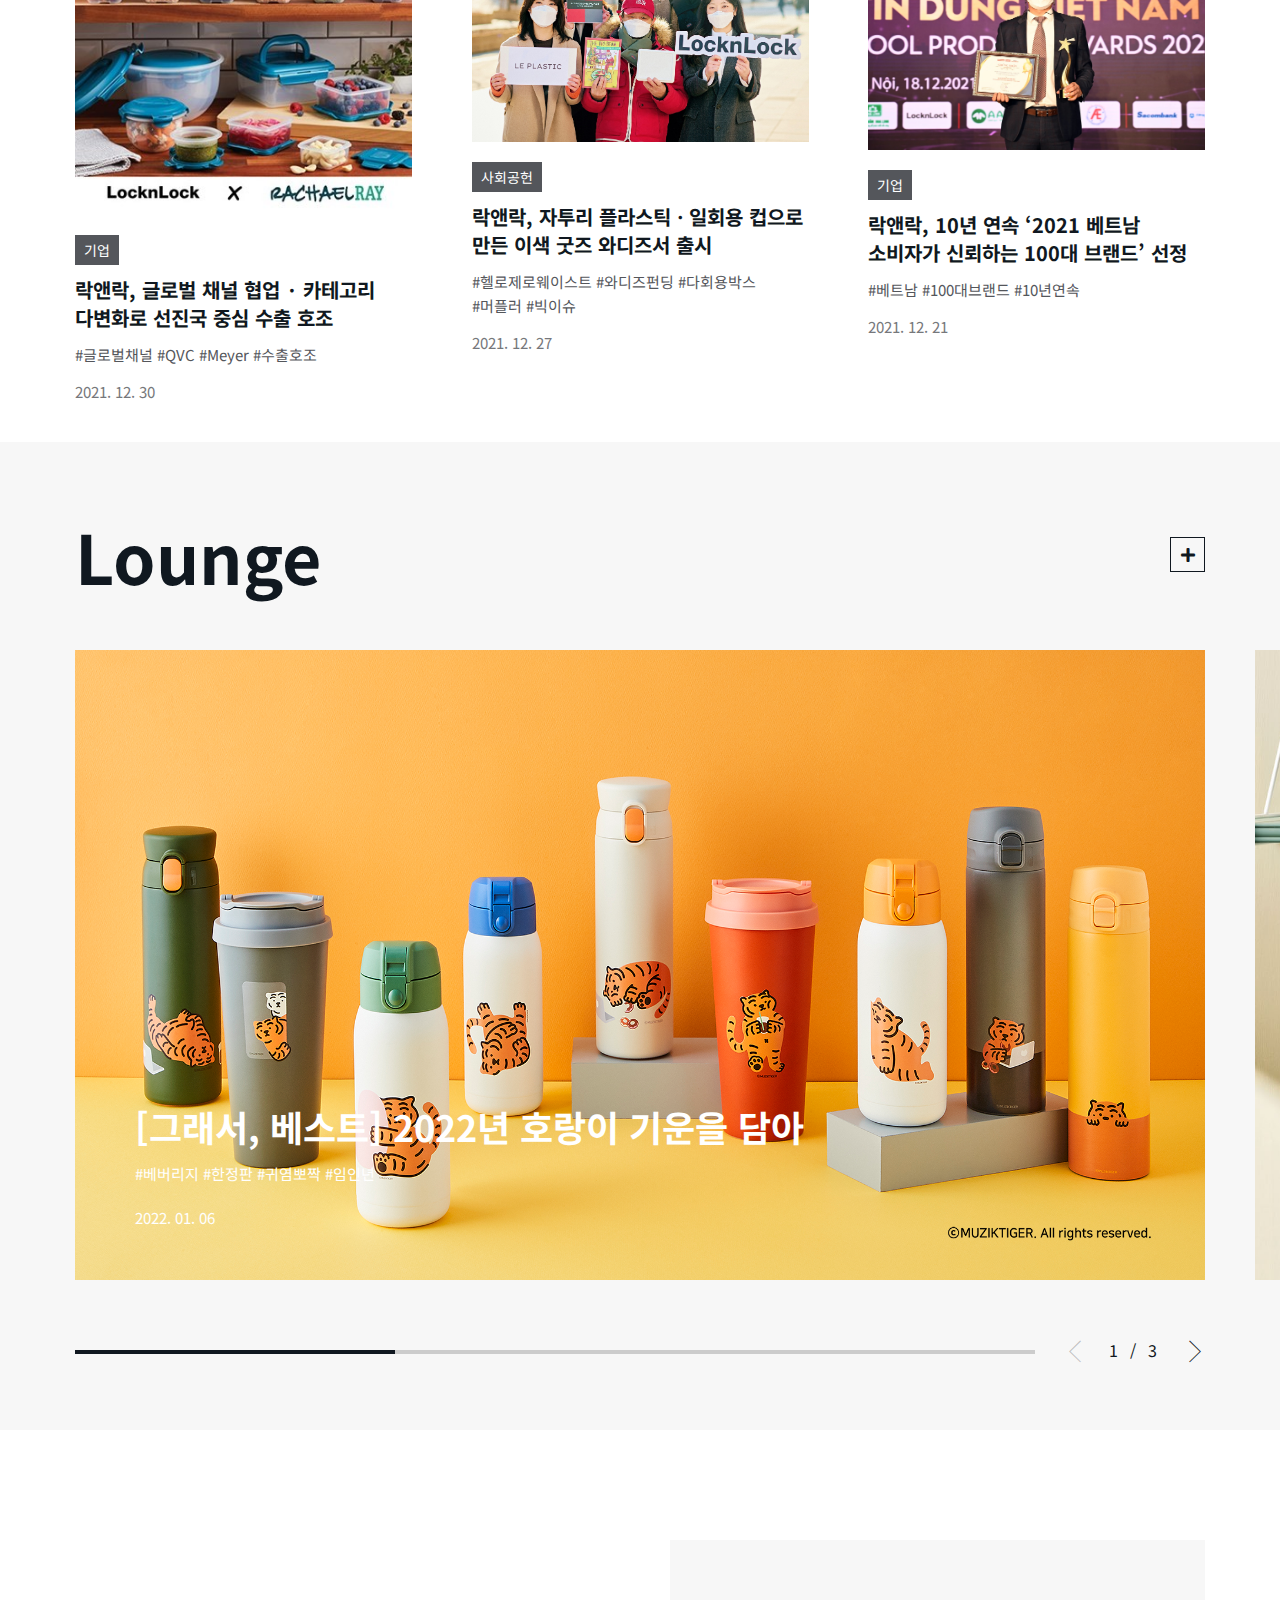
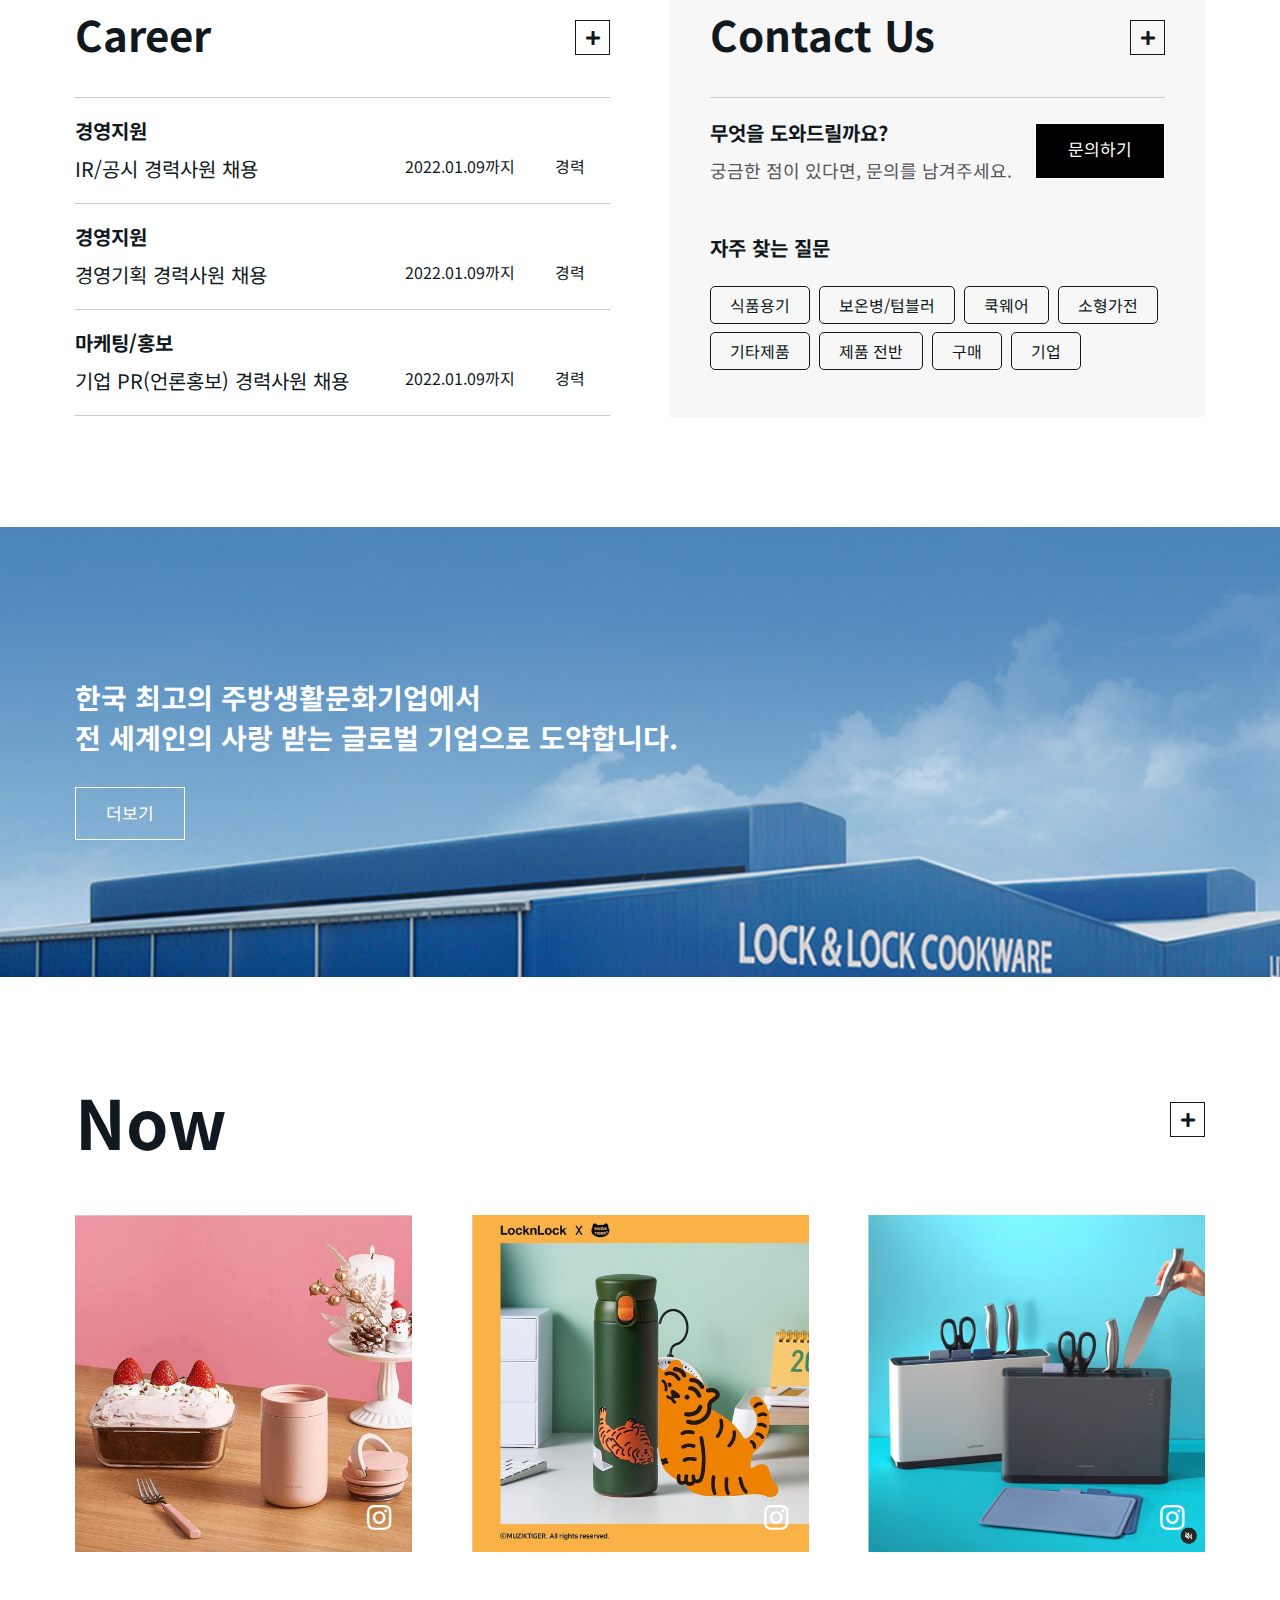
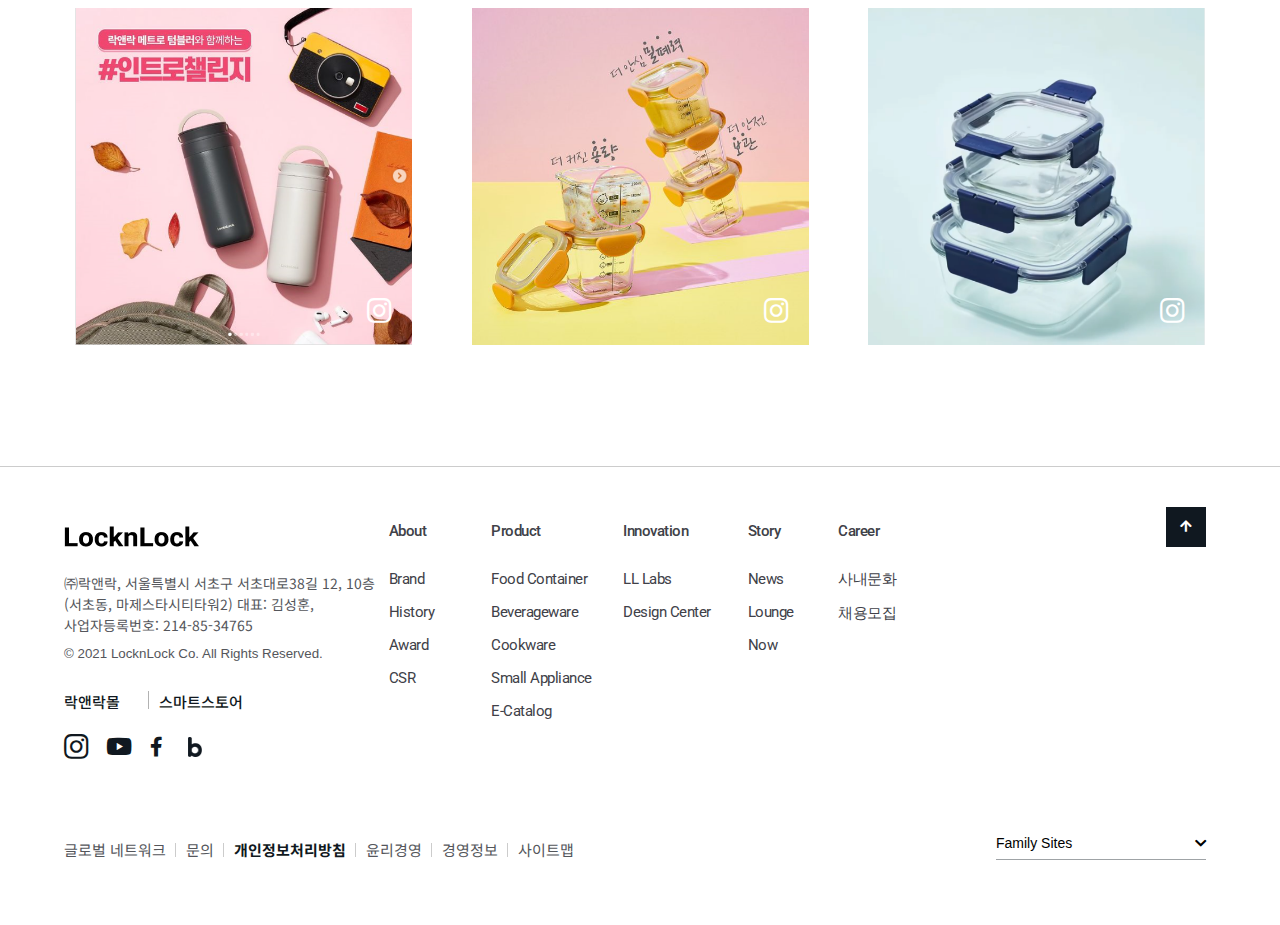
==== commit 5aa173e0: "2022.12 - a href = "#header" >> button[type="button"]" ====
--- a/index.html
+++ b/index.html
@@ -498,8 +498,7 @@
         <section class="foot_inner">
           <h2 class="blind">about Site</h2>
           <div class="foot_logo"><a href="#wrap"><img src="images/logo_b.png" alt="LocknLock"></a></div>
-          <button type="button" title="위로 가기"><i class="fas fa-arrow-up"></i><span class="blind">위로 가기</span></button>
-          <!-- <a href="#header" title="위로 가기"></a>         -->
+          <button type="button"><i class="fas fa-arrow-up"></i><span class="blind">위로 가기</span></button>    
           <!-- sitemap -->
           <section class="foot_sitemap">
             <h2 class="blind">사이트맵</h2>
@@ -612,6 +611,6 @@
         </section>
       </footer>
     <!-- //footer -->
-    <a href="#" target="_blank" id="quick" class="gotomall">락앤락몰 바로가기배너</a>
+      <a href="#" target="_blank" id="quick" class="gotomall">락앤락몰 바로가기배너</a>
 </body>
 </html>--- a/css/mo_tab_index.css
+++ b/css/mo_tab_index.css
@@ -20,7 +20,7 @@
 
 
 html,
-body { height: auto; position: relative; overflow-x: hidden; width: 100vw; max-width: 100%; overflow-y: auto; }
+body { height: auto; position: relative; overflow-x: hidden; width: 100vw; max-width: 100% !important; overflow-y: auto; overflow-x: hidden !important; }
   
 
 a span.linear { display: inline-block; background-image: linear-gradient(transparent 93%, #101820 1px); background-repeat: no-repeat; background-size: 0% 100%; -webkit-transition: background-size 0.3s ease-in-out 0s; -o-transition: background-size 0.3s ease-in-out 0s; -moz-transition: background-size 0.3s ease-in-out 0s; transition: background-size 0.3s ease-in-out 0s; }
@@ -57,7 +57,7 @@
 .foot_inner>button[type="button"] { position: absolute; right: 10px; top: -15px; display: block; width: 40px; height: 40px; padding: 0;
   background: #101820; color: #fff; -webkit-transition: background-color 0.3s ease-in-out; 
   -o-transition: background-color 0.3s ease-in-out; -moz-transition: background-color 0.3s ease-in-out; 
-  transition: background-color 0.3s ease-in-out; }
+   transition: background-color 0.3s ease-in-out; }
 .foot_inner>button[type="button"]>i { padding: 12px 13px; }
 .foot_inner>button[type="button"]>span { display: block; text-indent: -9999px; overflow: hidden; }
 .foot_inner>button[type="button"]:hover { background: #0071E3; }
@@ -126,8 +126,8 @@
 
 
 /* list off */
-nav.mgnb>ul>li { position: relative; width: 100%; box-sizing: border-box; cursor: pointer; background: #fff; transition: max-height 0.3s ease-in-out; 
-  -webkit-transition: max-height 0.3s ease-in-out;-moz-transition: max-height 0.3s ease-in-out;-o-transition: max-height 0.3s ease-in-out;} 
+nav.mgnb>ul>li { position: relative; width: 100%; box-sizing: border-box; cursor: pointer; background: #fff; 
+  -webkit-transition: max-height 0.3s ease-in-out;-moz-transition: max-height 0.3s ease-in-out;-o-transition: max-height 0.3s ease-in-out; transition: max-height 0.3s ease-in-out; } 
 nav.mgnb>ul>li>a{ width: 100%; height: 69px; text-align: left; background: transparent; padding: 20px 5.05vw; font-size: 18px; 
                  font-weight: bold; letter-spacing: -0.5px; display: flex; flex-wrap: wrap; flex-direction: row; justify-content: space-between; } 
 nav.mgnb>ul>li>a>span.mo { line-height: 24px; font-size: 16px; transform: rotate(0); -webkit-transition: transform 0.3s ease-in-out; -moz-transition: transform 0.3s ease-in-out; -o-transition: transform 0.3s ease-in-out; transition: transform 0.3s ease-in-out;}
@@ -336,7 +336,7 @@
 section.slideList { width: 100%; display: flex; flex-direction: column; flex-wrap: wrap; margin: 0 auto; } 
 .slideList>article { position: relative; width: 90vw; height: 80vh; display: flex; flex-direction: column; flex-wrap: nowrap; margin-bottom: 40px; }
 .slideList>article>div { width: 100%; height: 80vh; overflow: hidden; }
-.slideList>article>div>img { height: 80vh; transform: scale(1); object-fit: cover; -o-object-fit: cover;
+.slideList>article>div>img { height: 80vh; transform: scale(1); -o-object-fit: cover; object-fit: cover; 
                              -webkit-transition: transform 0.4s ease-in-out; -moz-transition: transform 0.4s ease-in-out;
                              -o-transition: transform 0.4s ease-in-out;  transition: transform 0.4s ease-in-out 0s;} 
 .slideList>article>a { position: absolute; bottom: 0; display: flex; flex-direction: column; flex-wrap: nowrap; 
--- a/css/index.css
+++ b/css/index.css
@@ -9,7 +9,7 @@
 @import url(../icofont/icofont.min.css);
 
 /* common */
-body { font-family: 'Noto Sans KR','Roboto',sans-serif; color: #101820; font-size: 16px; box-sizing: border-box; overflow-x: hidden; } 
+body { font-family: 'Noto Sans KR','Roboto',sans-serif; color: #101820; font-size: 16px; box-sizing: border-box; overflow-x: hidden !important; } 
 a { text-decoration: none; color: #101820; } 
 
 .menubold { font-weight: 500; } 
@@ -44,7 +44,7 @@
 .foot_inner>button[type="button"] { position: absolute; right: 10px; top: -15px; display: block; width: 40px; height: 40px; padding: 0;
   background: #101820; color: #fff; -webkit-transition: background-color 0.3s ease-in-out; 
   -o-transition: background-color 0.3s ease-in-out; -moz-transition: background-color 0.3s ease-in-out; 
-  transition: background-color 0.3s ease-in-out; }
+   transition: background-color 0.3s ease-in-out; }
 .foot_inner>button[type="button"]>i { padding: 12px 13px; }
 .foot_inner>button[type="button"]>span { display: block; text-indent: -9999px; overflow: hidden; }
 .foot_inner>button[type="button"]:hover { background: #0071E3; }
@@ -60,8 +60,7 @@
 /* header 락앤락몰 버튼 삭제 */
 @media screen and ( min-width: 969px) {
 
-
-
+  
   a span.linear { display: inline-block; background-image: linear-gradient(transparent 93%, #101820 1px); background-repeat: no-repeat; background-size: 0% 100%; -webkit-transition: background-size 0.3s ease-in-out 0s; -o-transition: background-size 0.3s ease-in-out 0s; -moz-transition: background-size 0.3s ease-in-out 0s; transition: background-size 0.3s ease-in-out 0s; }
   a:focus span.linear,
   a:hover span.linear { background-size: 100% 100%; } 
@@ -129,8 +128,8 @@
                  font-weight: 500; letter-spacing: -0.5px; font-family: 'Roboto', sans-serif; background-image: linear-gradient(transparent 95%, #101820 4px);  background-size: 0% 100%; background-repeat: no-repeat; -webkit-transition: background-size 0.3s ease-in-out 0s; -o-transition: background-size 0.3s ease-in-out 0s; -moz-transition: background-size 0.3s ease-in-out 0s; transition: background-size 0.3s ease-in-out 0s; } 
  .gnb>ul>li>a:hover{ background-size: 100% 100%; font-weight: 700; } 
 
- .gnb>ul>li>div { display: none; width: 100%; height: 126px; position: absolute; left: 0; top: 0; right: 0; margin: 0 auto; border-top: 1px solid #ccc;
-                  -o-transition: all 0.3s ease-in-out 0s; -moz-transition: all 0.3s ease-in-out 0s; -webkit-transition: all 0.3s ease-in-out 0s;  transition: all 0.3s ease-in-out 0s; z-index: 0; } 
+ .gnb>ul>li>div { display: none; width: 100%; height: 126px; position: absolute; left: 0; top: 0; right: 0; margin: 0 auto; border-top: 1px solid #ccc; 
+                  -o-transition: all 0.3s ease-in-out 0s; -moz-transition: all 0.3s ease-in-out 0s; -webkit-transition: all 0.3s ease-in-out 0s; transition: all 0.3s ease-in-out 0s; z-index: 0; } 
  .gnb>ul>li>div.wrap:before { content: ""; display: block; position: absolute; width: 100vw; left: 0; right: 0; top: 63px; border-top: 1px solid #ccc; }        
  .gnb>ul>li.pc>div.wrap.on { display: block; }
  .gnb>ul>li>div>ul { display: block; text-align: center; margin-top: 63px; } 
@@ -189,7 +188,7 @@
  .srch_tips>a.tag:hover { color: #0071E3; background: #fff; border: 1px solid #0071E3; } 
 
  #backdrop{ display: none; position: fixed; top: 0px; right: 0; width: 100vw; height: 100vh; background-color: rgba(216,216,216,0.1); 
-            -webkit-backdrop-filter: blur(3px);  backdrop-filter: blur(3px); opacity: 1; cursor: pointer; z-index: 2; }
+            -webkit-backdrop-filter: blur(3px); backdrop-filter: blur(3px); opacity: 1; cursor: pointer; z-index: 2; }
  #backdrop.is_active { display: block; }
 
 
@@ -251,7 +250,7 @@
 
  div.slide_roll { z-index: 1; position: absolute; width: 170px; height: 30px; bottom: 80px; margin-left: 4vw; } 
  .slide_roll ul { display: flex; flex-direction: row; flex-wrap: nowrap; width: 100%; height: 100%; } 
- .slide_roll li>button[type="button"].roll{ background-color: #fff; opacity: 0.2; width: 40px; height: 3px; cursor: pointer; text-indent: -9999px; overflow: hidden; margin-right: 10px; display: inline-flex; -webkit-transition: all 0.2s ease-in-out; -o-transition: all 0.2s ease-in-out; -moz-transition: all 0.2s ease-in-out; transition: all 0.2s ease-in-out; } 
+ .slide_roll li>button.roll[type="button"] { background-color: #fff; opacity: 0.2; width: 40px; height: 3px; cursor: pointer; text-indent: -9999px; overflow: hidden; margin-right: 10px; display: inline-flex; -webkit-transition: all 0.2s ease-in-out; -o-transition: all 0.2s ease-in-out; -moz-transition: all 0.2s ease-in-out; transition: all 0.2s ease-in-out; } 
  .slide_roll li>button[type="button"].roll:hover, 
  .slide_roll li>button[type="button"].roll.on { opacity: 1; } 
 
@@ -302,7 +301,7 @@
   .slideList>article { width: 90vw; height: 630px; display: flex; margin-right: 4.17vw; } 
   .slideList>article>div { position: relative; display: block; width: 90vw; height: 630px; overflow: hidden; } 
   .slideList>article>a { position: absolute; display: block; color: #fff; width: 90vw; height: 630px; padding: 440px 0 60px 60px; } 
-  .slideList>article img { height: 100%; object-fit: cover; transform: scale(1); -moz-transition: transform 0.4s ease-in-out; -o-transition: transform 0.4s ease-in-out; -webkit-transition: transform 0.4s ease-in-out; transition: transform 0.4s ease-in-out 0s;} 
+  .slideList>article img { height: 100%; object-fit: cover; transform: scale(1); -moz-transition: transform 0.4s ease-in-out; -o-transition: transform 0.4s ease-in-out; -webkit-transition: transform 0.4s ease-in-out; transition: transform 0.4s ease-in-out 0s; } 
   .slideList>article>a>h3 { font-size: 36px; font-weight: 700; line-height: 2.0; } 
   .slideList>article>a>h3>span { background-image: linear-gradient(transparent 95%, #f7f7f7 2px); background-repeat: no-repeat; background-size: 0% 100%; -webkit-transition: background-size 0.4s ease-in-out 0s; -moz-transition: background-size 0.4s ease-in-out; -o-transition: background-size 0.4s ease-in-out; transition: background-size 0.4s ease-in-out; } 
   .slideList>article>a>span { display: block; width: 100%; font-size: 15px; line-height: 24px; } 
